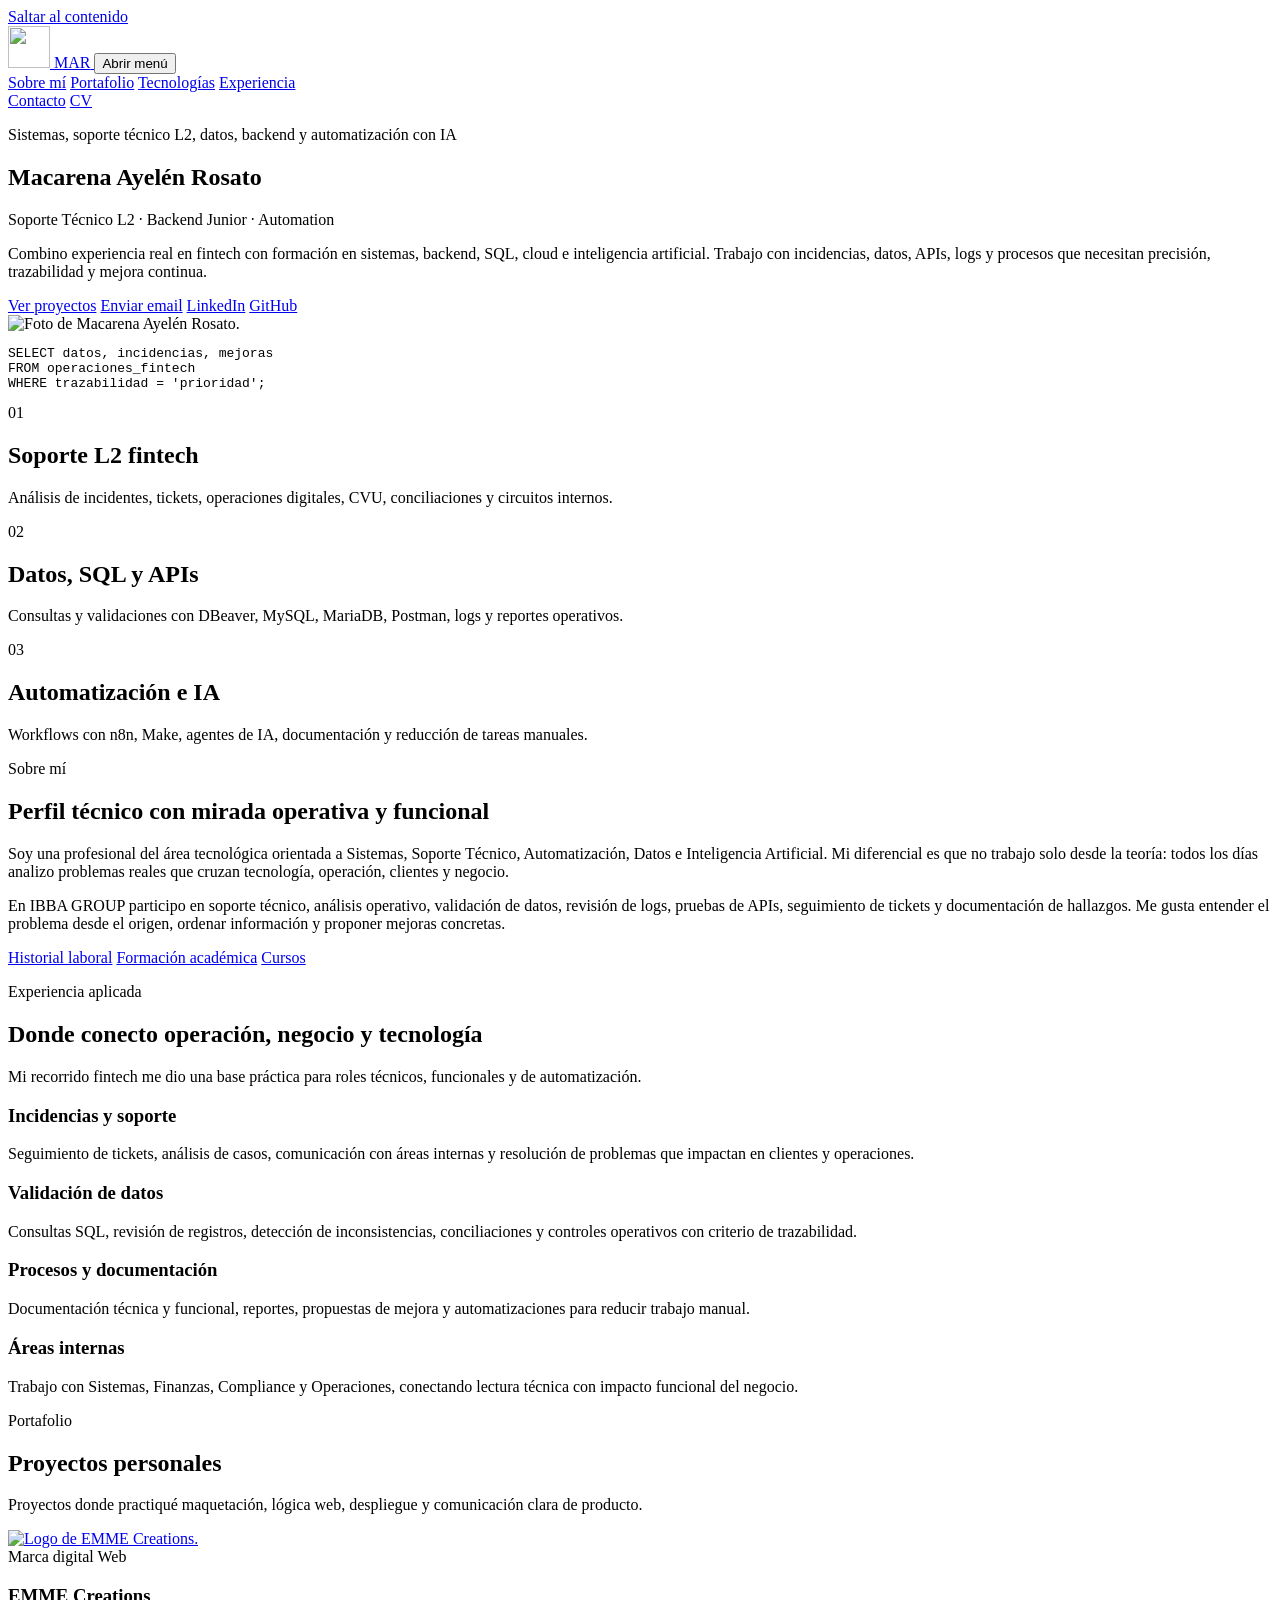
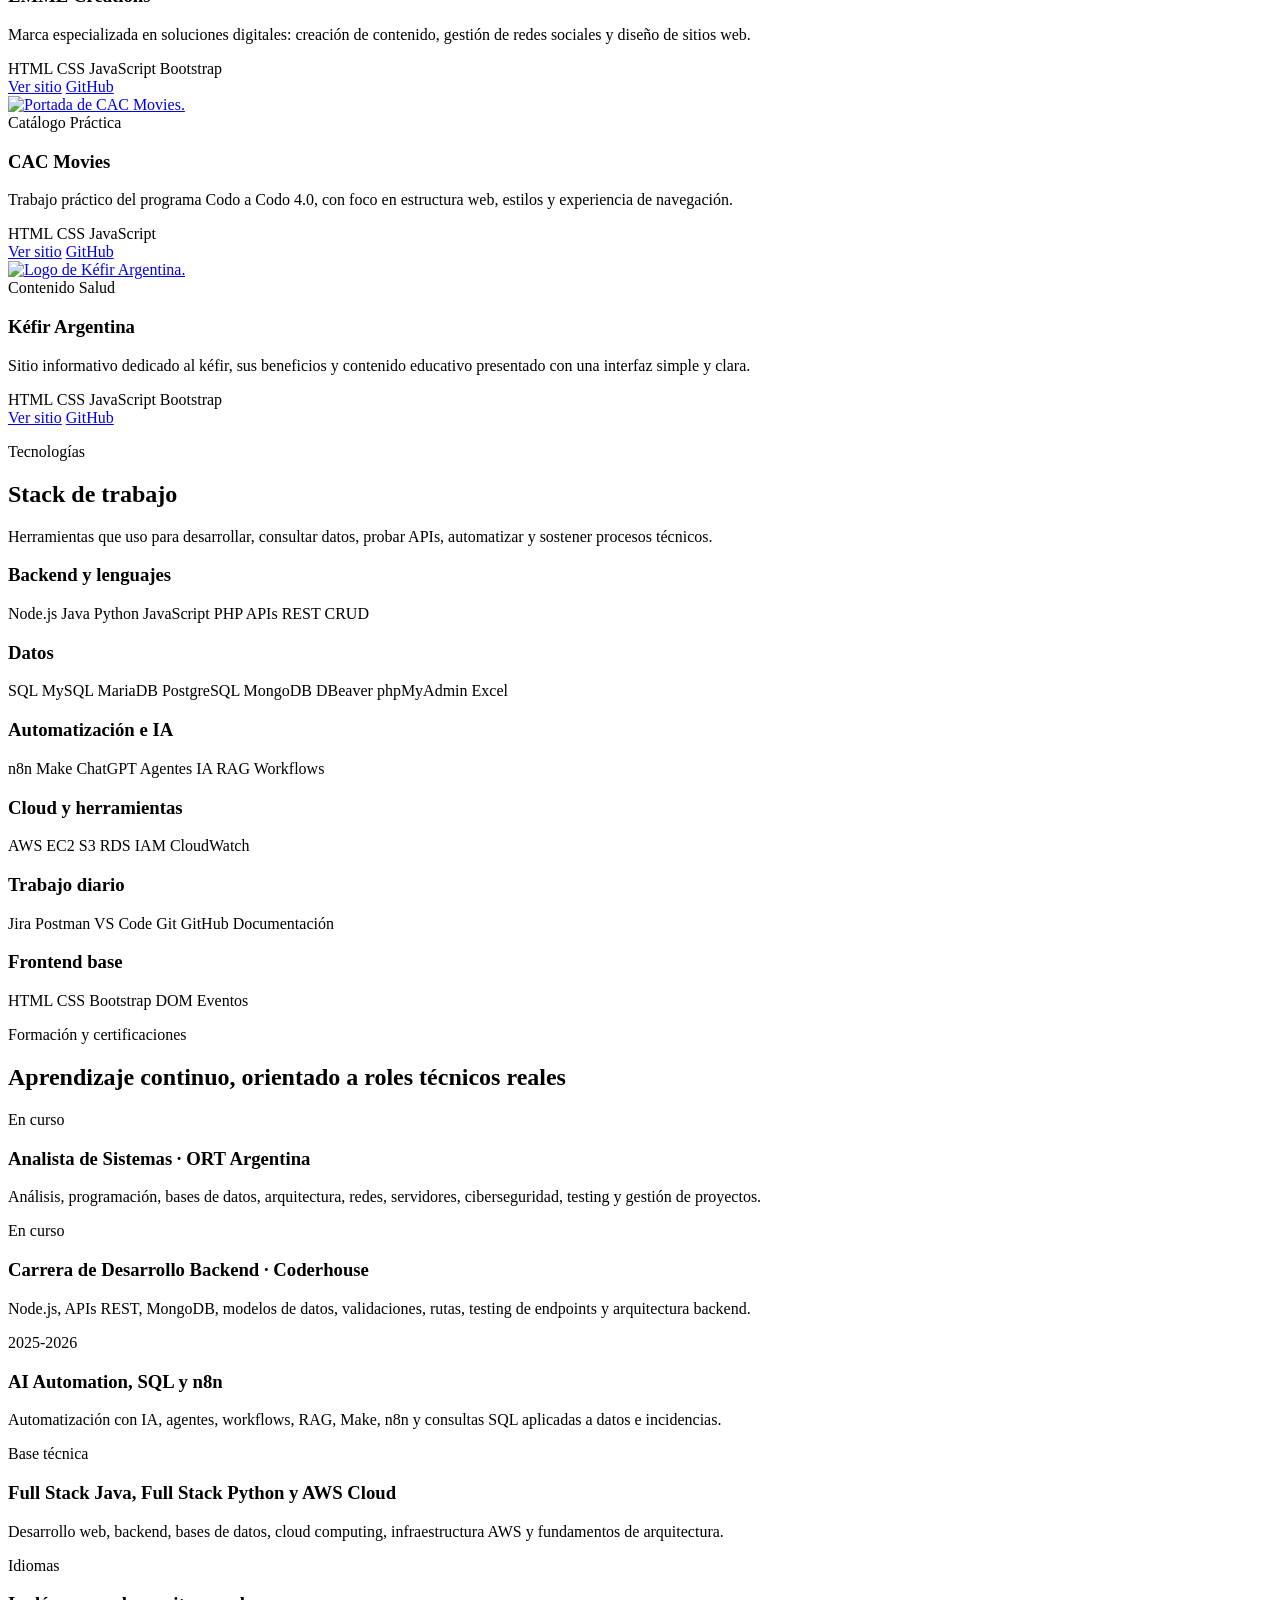
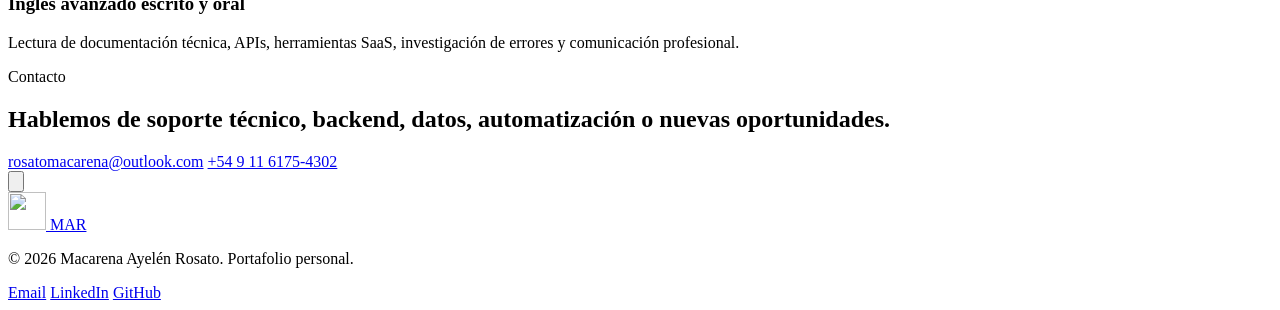
==== index.html @ 8f60cc73 "Agregar index.html" ====
<!DOCTYPE html>
<html lang="es">

<head>
    <meta charset="UTF-8">
    <meta name="viewport" content="width=device-width, initial-scale=1.0">
    <meta name="description"
        content="Portafolio de Macarena Ayelén Rosato, desarrolladora backend junior enfocada en bases de datos, APIs, soporte técnico fintech y automatización de procesos.">
    <meta name="keywords"
        content="Macarena Rosato, portfolio, backend, SQL, MySQL, MariaDB, JavaScript, Java, Go, PHP, Python, fintech">
    <meta name="author" content="Macarena Ayelén Rosato">
    <meta name="robots" content="index, follow">
    <link rel="canonical" href="https://marosato.github.io/portfolio/">

    <meta property="og:title" content="Macarena Ayelén Rosato | Backend Developer">
    <meta property="og:description"
        content="Backend junior con experiencia en soporte técnico fintech, bases de datos y automatización.">
    <meta property="og:image" content="https://marosato.github.io/portfolio/img/Logo%20-%20MAR.png">
    <meta property="og:url" content="https://marosato.github.io/portfolio/">
    <meta property="og:type" content="website">

    <meta name="twitter:card" content="summary_large_image">
    <meta name="twitter:title" content="Macarena Ayelén Rosato | Backend Developer">
    <meta name="twitter:description"
        content="Portafolio profesional actualizado con proyectos, tecnologías y experiencia en backend y datos.">
    <meta name="twitter:image" content="https://marosato.github.io/portfolio/img/Logo%20-%20MAR.png">

    <title>Macarena Ayelén Rosato | Backend Developer</title>
    <link rel="icon" type="image/png" href="img/Logo - MAR.png">
    <link rel="shortcut icon" href="img/Logo - MAR.png">
    <link rel="preconnect" href="https://fonts.googleapis.com">
    <link rel="preconnect" href="https://fonts.gstatic.com" crossorigin>
    <link
        href="https://fonts.googleapis.com/css2?family=Inter:wght@400;500;600;700;800&family=Space+Grotesk:wght@500;600;700&display=swap"
        rel="stylesheet">
    <link rel="stylesheet" href="main.css">
    <script src="script.js" defer></script>
</head>

<body>
    <a class="skip-link" href="#main">Saltar al contenido</a>

    <header class="site-header">
        <nav class="nav-shell" aria-label="Navegación principal">
            <a class="brand" href="#home" aria-label="Ir al inicio">
                <img src="img/Logo - MAR.png" alt="" width="42" height="42">
                <span>MAR</span>
            </a>
            <button class="nav-toggle" type="button" aria-controls="site-menu" aria-expanded="false">
                <span></span>
                <span></span>
                <span></span>
                <span class="visually-hidden">Abrir menú</span>
            </button>
            <div class="nav-menu" id="site-menu">
                <a href="#about">Sobre mí</a>
                <a href="#portfolio">Portafolio</a>
                <a href="#tech-stack">Tecnologías</a>
                <a href="work.html">Experiencia</a>
            </div>
            <div class="nav-actions">
                <a class="button button-ghost" href="mailto:rosatomacarena@outlook.com">Contacto</a>
                <a class="button button-primary"
                    href="https://drive.google.com/file/d/1A3yVU2yDyM6tjkgTHgRsZtIwBFrBOza9/view?usp=sharing"
                    target="_blank" rel="noopener noreferrer">CV</a>
            </div>
        </nav>
    </header>

    <main id="main">
        <section class="hero section" id="home">
            <div class="hero-copy">
                <p class="availability">Sistemas, soporte técnico L2, datos, backend y automatización con IA</p>
                <h1>Macarena Ayelén Rosato</h1>
                <p class="hero-role">Soporte Técnico L2 · Backend Junior · Automation</p>
                <p class="hero-text">
                    Combino experiencia real en fintech con formación en sistemas, backend, SQL, cloud e inteligencia
                    artificial. Trabajo con incidencias, datos, APIs, logs y procesos que necesitan precisión,
                    trazabilidad y mejora continua.
                </p>
                <div class="hero-actions" aria-label="Acciones principales">
                    <a class="button button-primary" href="#portfolio">Ver proyectos</a>
                    <a class="button button-ghost" href="mailto:rosatomacarena@outlook.com">Enviar email</a>
                    <a class="button button-link" href="https://www.linkedin.com/in/macarena-ayelen-rosato/"
                        target="_blank" rel="noopener noreferrer">LinkedIn</a>
                    <a class="button button-link" href="https://github.com/marosato" target="_blank"
                        rel="noopener noreferrer">GitHub</a>
                </div>
            </div>
            <div class="hero-visual" aria-label="Perfil profesional">
                <div class="profile-card">
                    <img src="img/Foto de Perfil - Portafolio.png" alt="Foto de Macarena Ayelén Rosato." width="600"
                        height="500">
                </div>
                <div class="terminal-card" aria-hidden="true">
                    <div class="terminal-top">
                        <span></span>
                        <span></span>
                        <span></span>
                    </div>
                    <pre><code>SELECT datos, incidencias, mejoras
FROM operaciones_fintech
WHERE trazabilidad = 'prioridad';</code></pre>
                </div>
            </div>
        </section>

        <section class="signal-grid section compact" aria-label="Fortalezas profesionales">
            <article>
                <span>01</span>
                <h2>Soporte L2 fintech</h2>
                <p>Análisis de incidentes, tickets, operaciones digitales, CVU, conciliaciones y circuitos internos.</p>
            </article>
            <article>
                <span>02</span>
                <h2>Datos, SQL y APIs</h2>
                <p>Consultas y validaciones con DBeaver, MySQL, MariaDB, Postman, logs y reportes operativos.</p>
            </article>
            <article>
                <span>03</span>
                <h2>Automatización e IA</h2>
                <p>Workflows con n8n, Make, agentes de IA, documentación y reducción de tareas manuales.</p>
            </article>
        </section>

        <section class="section split-section" id="about">
            <div>
                <p class="section-kicker">Sobre mí</p>
                <h2>Perfil técnico con mirada operativa y funcional</h2>
            </div>
            <div class="about-copy">
                <p>
                    Soy una profesional del área tecnológica orientada a Sistemas, Soporte Técnico, Automatización,
                    Datos e Inteligencia Artificial. Mi diferencial es que no trabajo solo desde la teoría: todos los
                    días analizo problemas reales que cruzan tecnología, operación, clientes y negocio.
                </p>
                <p>
                    En IBBA GROUP participo en soporte técnico, análisis operativo, validación de datos, revisión de
                    logs, pruebas de APIs, seguimiento de tickets y documentación de hallazgos. Me gusta entender el
                    problema desde el origen, ordenar información y proponer mejoras concretas.
                </p>
                <div class="quick-links">
                    <a href="work.html">Historial laboral</a>
                    <a href="education.html">Formación académica</a>
                    <a href="courses.html">Cursos</a>
                </div>
            </div>
        </section>

        <section class="section experience-section">
            <div class="section-heading">
                <p class="section-kicker">Experiencia aplicada</p>
                <h2>Donde conecto operación, negocio y tecnología</h2>
                <p>Mi recorrido fintech me dio una base práctica para roles técnicos, funcionales y de automatización.</p>
            </div>
            <div class="experience-grid">
                <article>
                    <h3>Incidencias y soporte</h3>
                    <p>Seguimiento de tickets, análisis de casos, comunicación con áreas internas y resolución de
                        problemas que impactan en clientes y operaciones.</p>
                </article>
                <article>
                    <h3>Validación de datos</h3>
                    <p>Consultas SQL, revisión de registros, detección de inconsistencias, conciliaciones y controles
                        operativos con criterio de trazabilidad.</p>
                </article>
                <article>
                    <h3>Procesos y documentación</h3>
                    <p>Documentación técnica y funcional, reportes, propuestas de mejora y automatizaciones para reducir
                        trabajo manual.</p>
                </article>
                <article>
                    <h3>Áreas internas</h3>
                    <p>Trabajo con Sistemas, Finanzas, Compliance y Operaciones, conectando lectura técnica con impacto
                        funcional del negocio.</p>
                </article>
            </div>
        </section>

        <section class="section" id="portfolio">
            <div class="section-heading">
                <p class="section-kicker">Portafolio</p>
                <h2>Proyectos personales</h2>
                <p>Proyectos donde practiqué maquetación, lógica web, despliegue y comunicación clara de producto.</p>
            </div>
            <div class="project-grid">
                <article class="project-card project-featured">
                    <a class="project-media" href="https://emmecreations.netlify.app/" target="_blank"
                        rel="noopener noreferrer">
                        <img src="logos proyects/Logo - EMME Creations.png" alt="Logo de EMME Creations." width="520"
                            height="360">
                    </a>
                    <div class="project-content">
                        <div class="project-topline">
                            <span>Marca digital</span>
                            <span>Web</span>
                        </div>
                        <h3>EMME Creations</h3>
                        <p>Marca especializada en soluciones digitales: creación de contenido, gestión de redes sociales
                            y diseño de sitios web.</p>
                        <div class="tag-row" aria-label="Tecnologías de EMME Creations">
                            <span>HTML</span>
                            <span>CSS</span>
                            <span>JavaScript</span>
                            <span>Bootstrap</span>
                        </div>
                        <div class="card-actions">
                            <a href="https://emmecreations.netlify.app/" target="_blank" rel="noopener noreferrer">Ver
                                sitio</a>
                            <a href="https://github.com/marosato/EMME-Creations" target="_blank"
                                rel="noopener noreferrer">GitHub</a>
                        </div>
                    </div>
                </article>

                <article class="project-card">
                    <a class="project-media" href="https://marosato.github.io/CAC-Movies/" target="_blank"
                        rel="noopener noreferrer">
                        <img src="logos proyects/Portada - CAC Movies.jpeg" alt="Portada de CAC Movies." width="520"
                            height="360">
                    </a>
                    <div class="project-content">
                        <div class="project-topline">
                            <span>Catálogo</span>
                            <span>Práctica</span>
                        </div>
                        <h3>CAC Movies</h3>
                        <p>Trabajo práctico del programa Codo a Codo 4.0, con foco en estructura web, estilos y
                            experiencia de navegación.</p>
                        <div class="tag-row">
                            <span>HTML</span>
                            <span>CSS</span>
                            <span>JavaScript</span>
                        </div>
                        <div class="card-actions">
                            <a href="https://marosato.github.io/CAC-Movies/" target="_blank"
                                rel="noopener noreferrer">Ver sitio</a>
                            <a href="https://github.com/marosato/CAC-Movies" target="_blank"
                                rel="noopener noreferrer">GitHub</a>
                        </div>
                    </div>
                </article>

                <article class="project-card">
                    <a class="project-media" href="https://kefir-argentina.vercel.app/" target="_blank"
                        rel="noopener noreferrer">
                        <img src="logos proyects/Logo - Kéfir Argentina (Watermark).png"
                            alt="Logo de Kéfir Argentina." width="520" height="360">
                    </a>
                    <div class="project-content">
                        <div class="project-topline">
                            <span>Contenido</span>
                            <span>Salud</span>
                        </div>
                        <h3>Kéfir Argentina</h3>
                        <p>Sitio informativo dedicado al kéfir, sus beneficios y contenido educativo presentado con una
                            interfaz simple y clara.</p>
                        <div class="tag-row">
                            <span>HTML</span>
                            <span>CSS</span>
                            <span>JavaScript</span>
                            <span>Bootstrap</span>
                        </div>
                        <div class="card-actions">
                            <a href="https://kefir-argentina.vercel.app/" target="_blank" rel="noopener noreferrer">Ver
                                sitio</a>
                            <a href="https://github.com/marosato/KEFIR-ARGENTINA" target="_blank"
                                rel="noopener noreferrer">GitHub</a>
                        </div>
                    </div>
                </article>
            </div>
        </section>

        <section class="section tech-section" id="tech-stack">
            <div class="section-heading">
                <p class="section-kicker">Tecnologías</p>
                <h2>Stack de trabajo</h2>
                <p>Herramientas que uso para desarrollar, consultar datos, probar APIs, automatizar y sostener procesos
                    técnicos.</p>
            </div>
            <div class="tech-groups">
                <article>
                    <h3>Backend y lenguajes</h3>
                    <div class="tag-row large">
                        <span>Node.js</span>
                        <span>Java</span>
                        <span>Python</span>
                        <span>JavaScript</span>
                        <span>PHP</span>
                        <span>APIs REST</span>
                        <span>CRUD</span>
                    </div>
                </article>
                <article>
                    <h3>Datos</h3>
                    <div class="tag-row large">
                        <span>SQL</span>
                        <span>MySQL</span>
                        <span>MariaDB</span>
                        <span>PostgreSQL</span>
                        <span>MongoDB</span>
                        <span>DBeaver</span>
                        <span>phpMyAdmin</span>
                        <span>Excel</span>
                    </div>
                </article>
                <article>
                    <h3>Automatización e IA</h3>
                    <div class="tag-row large">
                        <span>n8n</span>
                        <span>Make</span>
                        <span>ChatGPT</span>
                        <span>Agentes IA</span>
                        <span>RAG</span>
                        <span>Workflows</span>
                    </div>
                </article>
                <article>
                    <h3>Cloud y herramientas</h3>
                    <div class="tag-row large">
                        <span>AWS</span>
                        <span>EC2</span>
                        <span>S3</span>
                        <span>RDS</span>
                        <span>IAM</span>
                        <span>CloudWatch</span>
                    </div>
                </article>
                <article>
                    <h3>Trabajo diario</h3>
                    <div class="tag-row large">
                        <span>Jira</span>
                        <span>Postman</span>
                        <span>VS Code</span>
                        <span>Git</span>
                        <span>GitHub</span>
                        <span>Documentación</span>
                    </div>
                </article>
                <article>
                    <h3>Frontend base</h3>
                    <div class="tag-row large">
                        <span>HTML</span>
                        <span>CSS</span>
                        <span>Bootstrap</span>
                        <span>DOM</span>
                        <span>Eventos</span>
                    </div>
                </article>
            </div>
        </section>

        <section class="section credentials-section">
            <div class="section-heading">
                <p class="section-kicker">Formación y certificaciones</p>
                <h2>Aprendizaje continuo, orientado a roles técnicos reales</h2>
            </div>
            <div class="credential-list">
                <article>
                    <span>En curso</span>
                    <h3>Analista de Sistemas · ORT Argentina</h3>
                    <p>Análisis, programación, bases de datos, arquitectura, redes, servidores, ciberseguridad, testing
                        y gestión de proyectos.</p>
                </article>
                <article>
                    <span>En curso</span>
                    <h3>Carrera de Desarrollo Backend · Coderhouse</h3>
                    <p>Node.js, APIs REST, MongoDB, modelos de datos, validaciones, rutas, testing de endpoints y
                        arquitectura backend.</p>
                </article>
                <article>
                    <span>2025-2026</span>
                    <h3>AI Automation, SQL y n8n</h3>
                    <p>Automatización con IA, agentes, workflows, RAG, Make, n8n y consultas SQL aplicadas a datos e
                        incidencias.</p>
                </article>
                <article>
                    <span>Base técnica</span>
                    <h3>Full Stack Java, Full Stack Python y AWS Cloud</h3>
                    <p>Desarrollo web, backend, bases de datos, cloud computing, infraestructura AWS y fundamentos de
                        arquitectura.</p>
                </article>
                <article>
                    <span>Idiomas</span>
                    <h3>Inglés avanzado escrito y oral</h3>
                    <p>Lectura de documentación técnica, APIs, herramientas SaaS, investigación de errores y
                        comunicación profesional.</p>
                </article>
            </div>
        </section>

        <section class="section contact-section">
            <div>
                <p class="section-kicker">Contacto</p>
                <h2>Hablemos de soporte técnico, backend, datos, automatización o nuevas oportunidades.</h2>
            </div>
            <div class="contact-actions">
                <a class="button button-primary" href="mailto:rosatomacarena@outlook.com">rosatomacarena@outlook.com</a>
                <a class="button button-ghost" href="tel:+5491161754302">+54 9 11 6175-4302</a>
            </div>
        </section>
    </main>

    <section id="chatbot-container" aria-label="Chatbot personal">
        <button id="chatbot-toggle" class="chatbot-toggle" type="button" aria-controls="chatbot-box"
            aria-expanded="false" aria-label="Abrir chatbot">
            <svg aria-hidden="true" viewBox="0 0 24 24">
                <path d="M20 11.5a7.5 7.5 0 0 1-10.9 6.7L4 20l1.8-4.6A7.5 7.5 0 1 1 20 11.5Z" />
                <path d="M8.5 11.5h.01M12 11.5h.01M15.5 11.5h.01" />
            </svg>
        </button>
        <div id="chatbot-box" class="chatbot-box" hidden>
            <div class="chatbot-header">
                <strong>Chatbot personal</strong>
                <button type="button" id="chatbot-close" aria-label="Cerrar chatbot">×</button>
            </div>
            <div class="chatbot-messages" id="chatbot-messages" aria-live="polite"></div>
            <form id="chatbot-form" class="chatbot-form" autocomplete="off">
                <input type="text" id="chatbot-input" placeholder="Escribe tu pregunta..." aria-label="Pregunta">
                <button type="submit">Enviar</button>
            </form>
        </div>
    </section>

    <footer class="site-footer">
        <a class="brand" href="#home">
            <img src="img/Logo - MAR.png" alt="" width="38" height="38">
            <span>MAR</span>
        </a>
        <p>© 2026 Macarena Ayelén Rosato. Portafolio personal.</p>
        <div class="footer-links">
            <a href="mailto:rosatomacarena@outlook.com">Email</a>
            <a href="https://www.linkedin.com/in/macarena-ayelen-rosato/" target="_blank"
                rel="noopener noreferrer">LinkedIn</a>
            <a href="https://github.com/marosato" target="_blank" rel="noopener noreferrer">GitHub</a>
        </div>
    </footer>
</body>

</html>
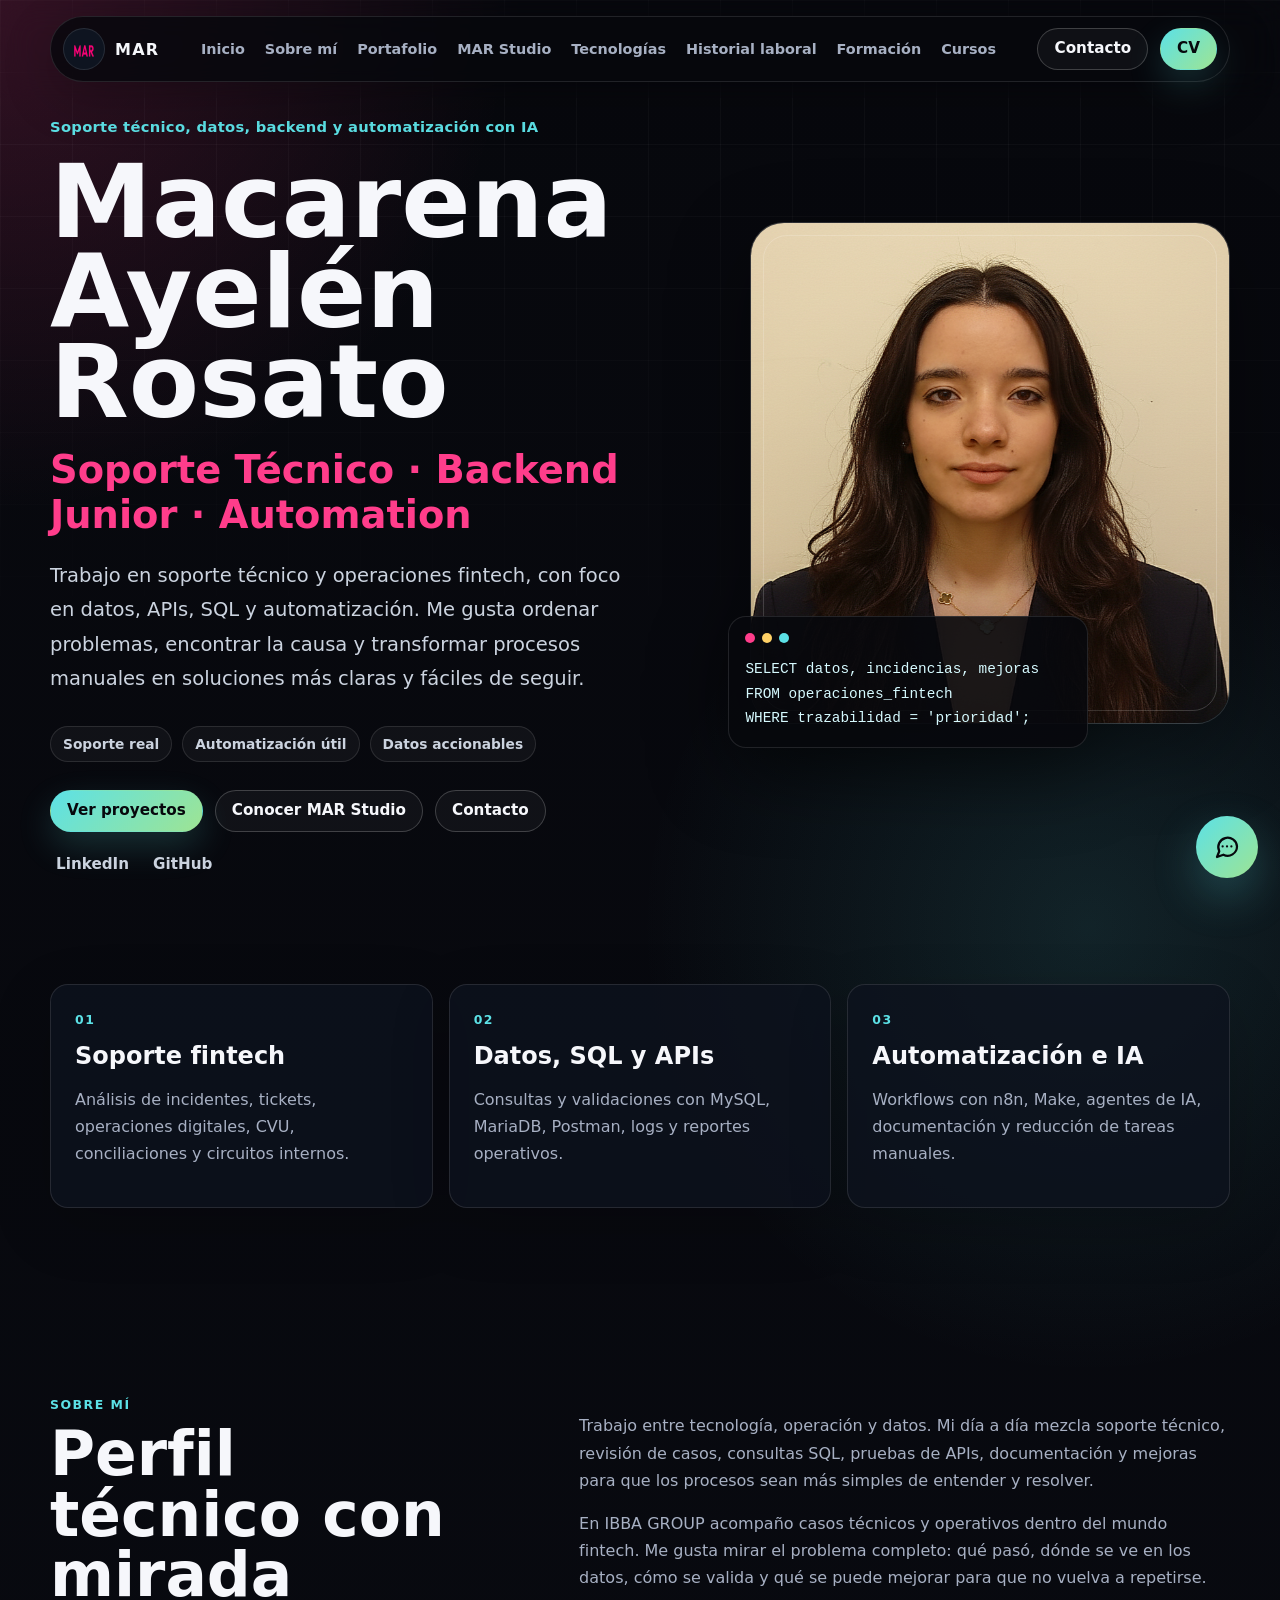
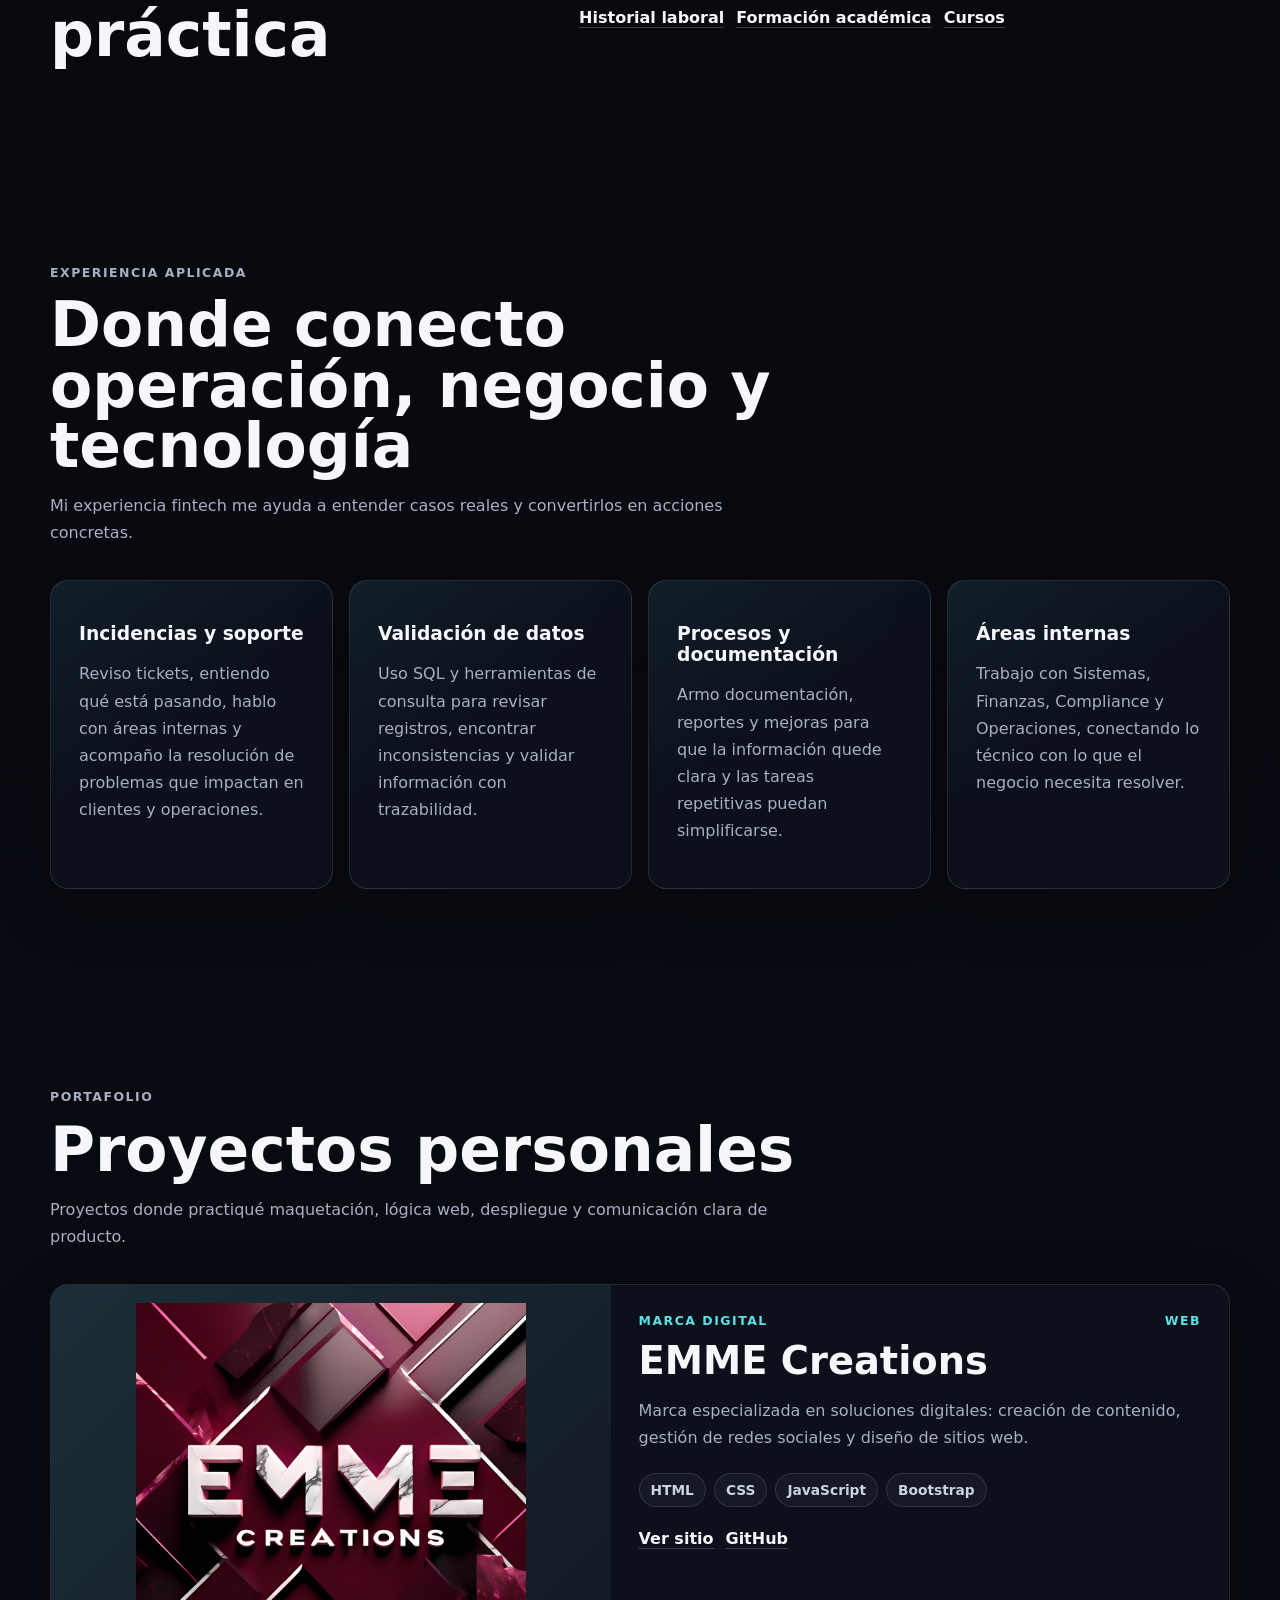
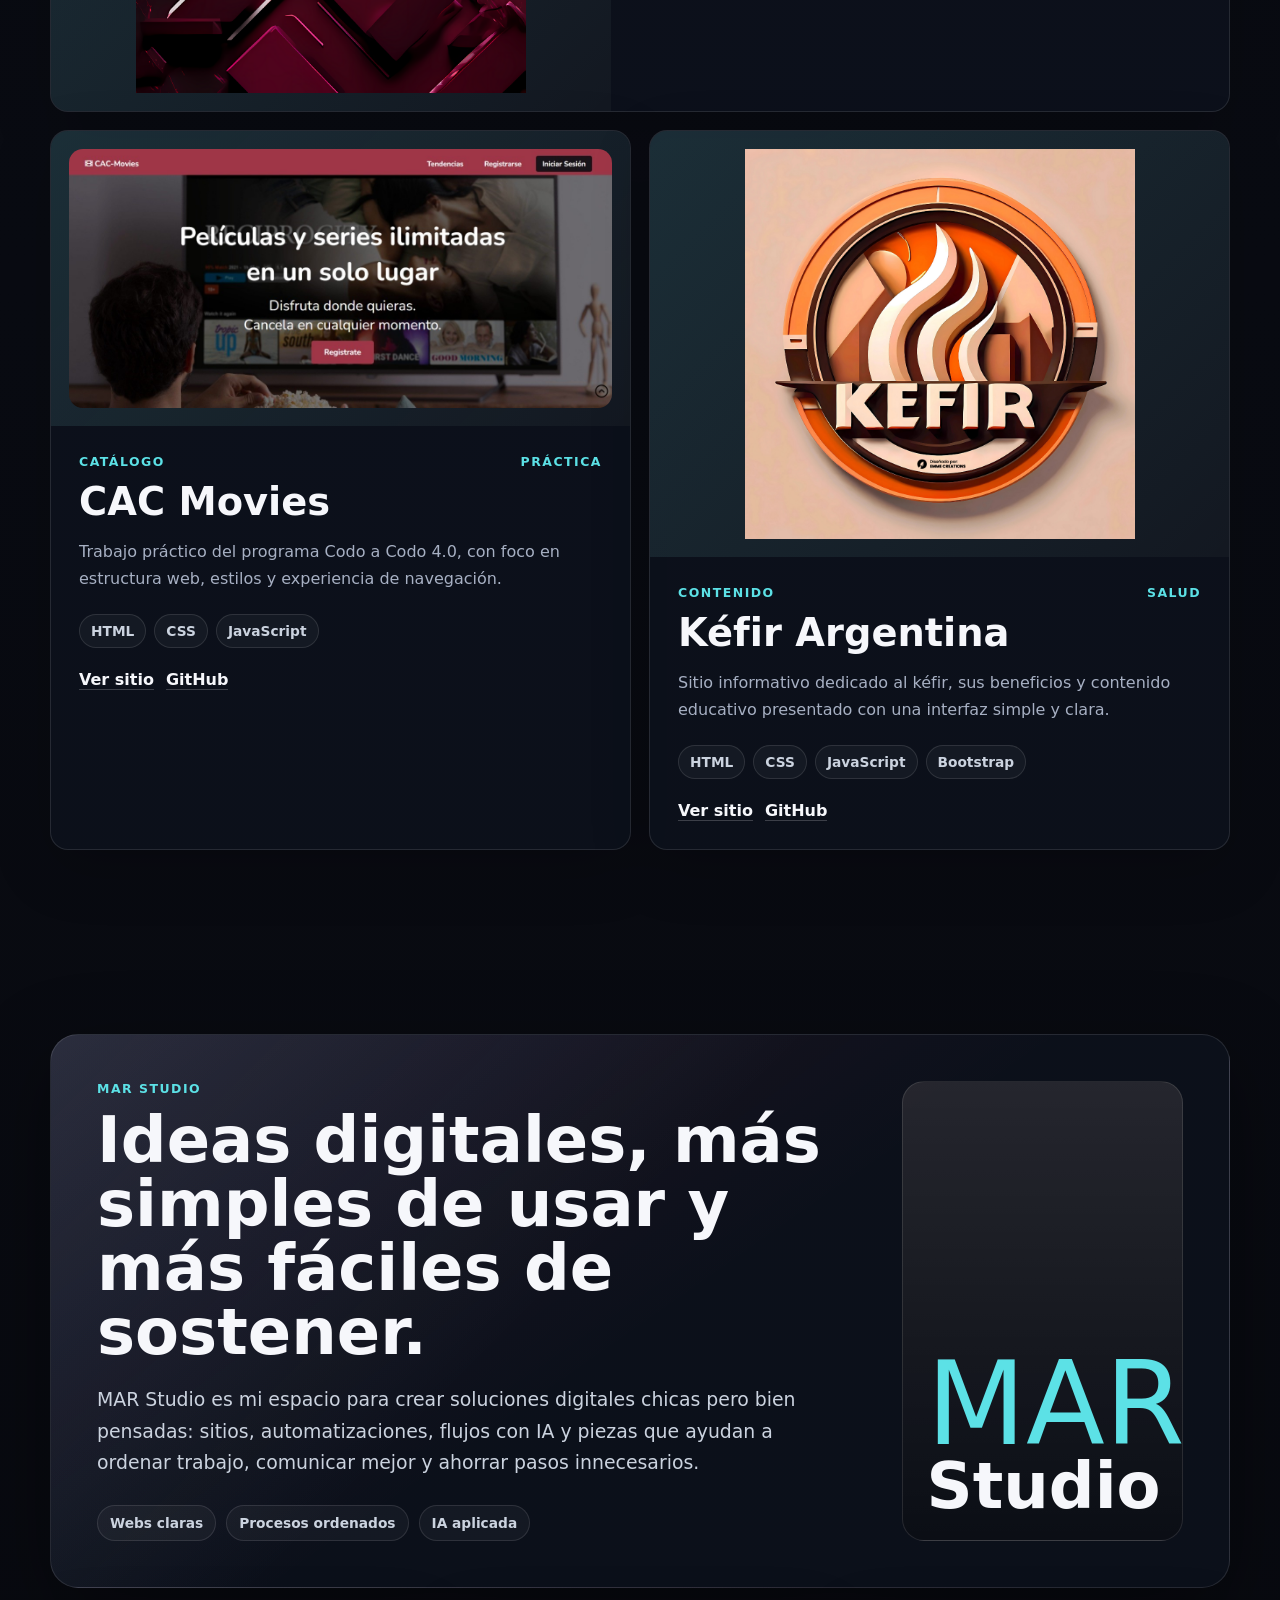
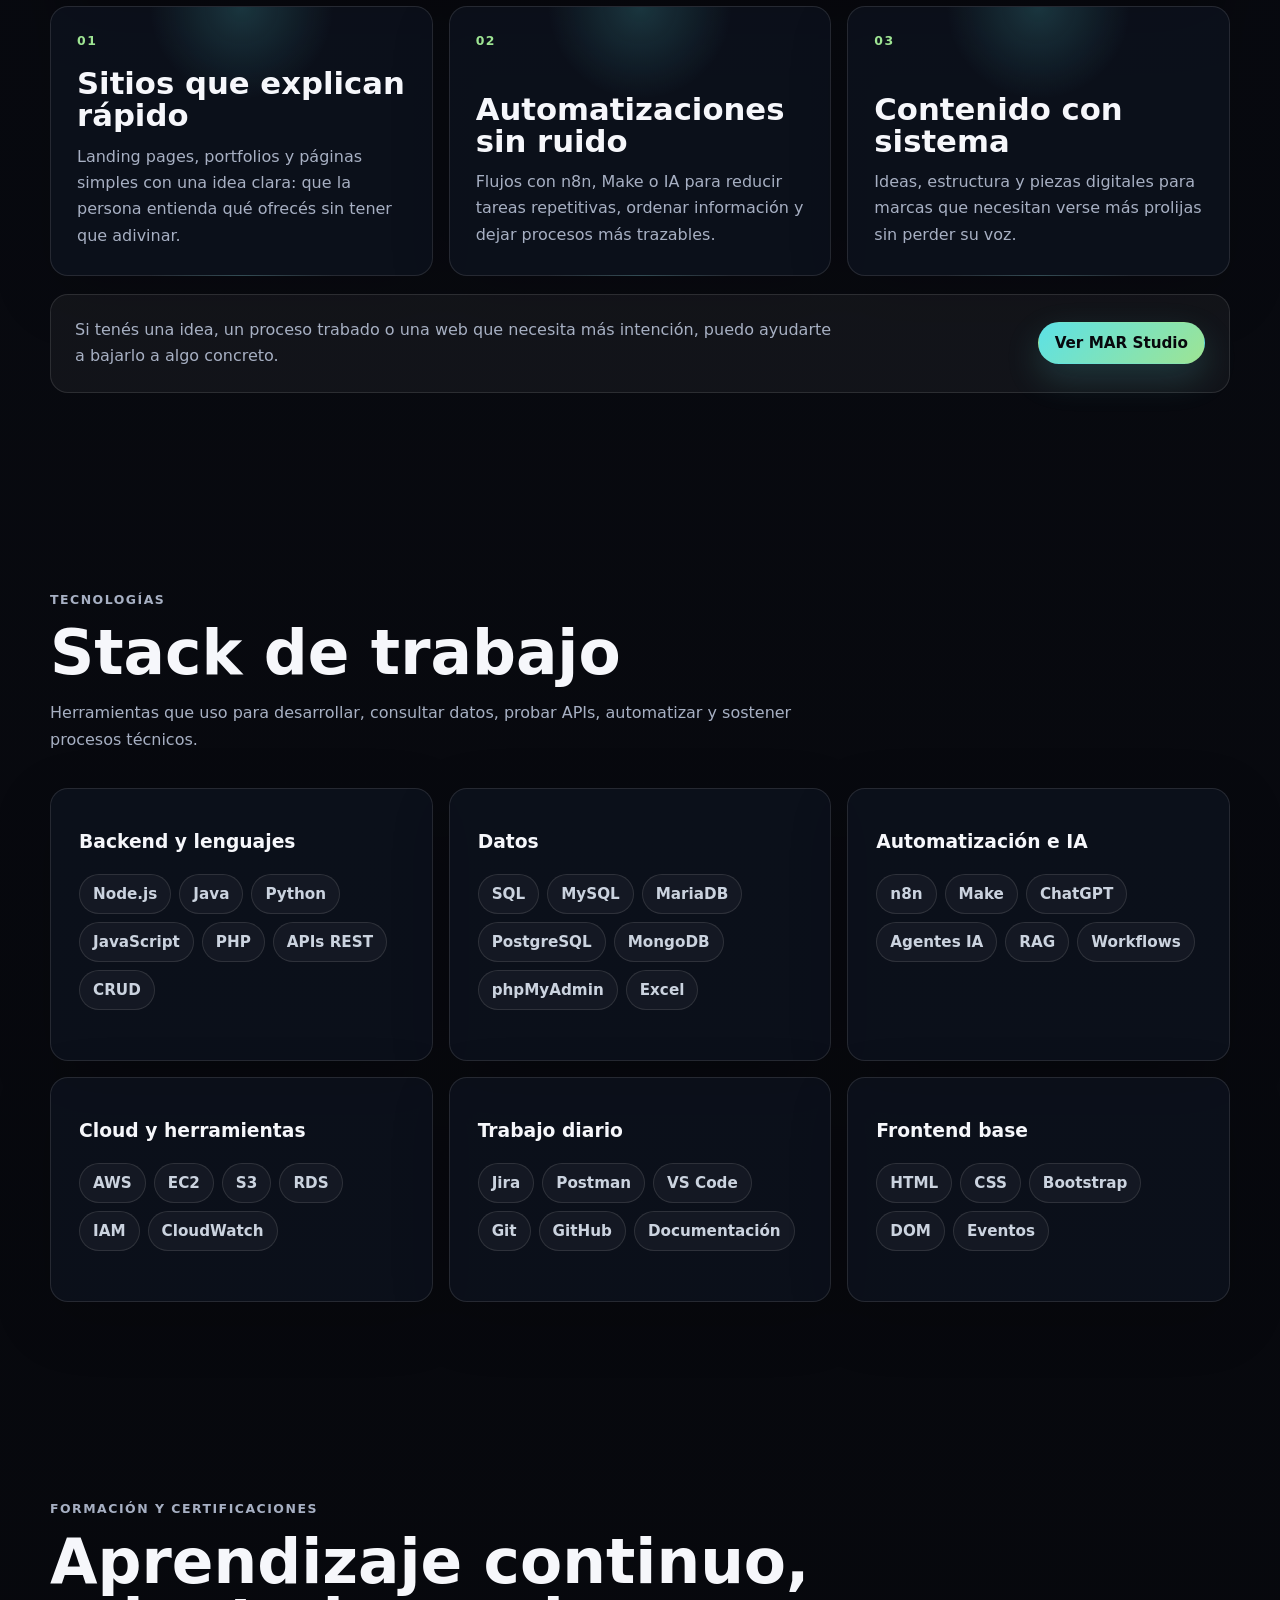
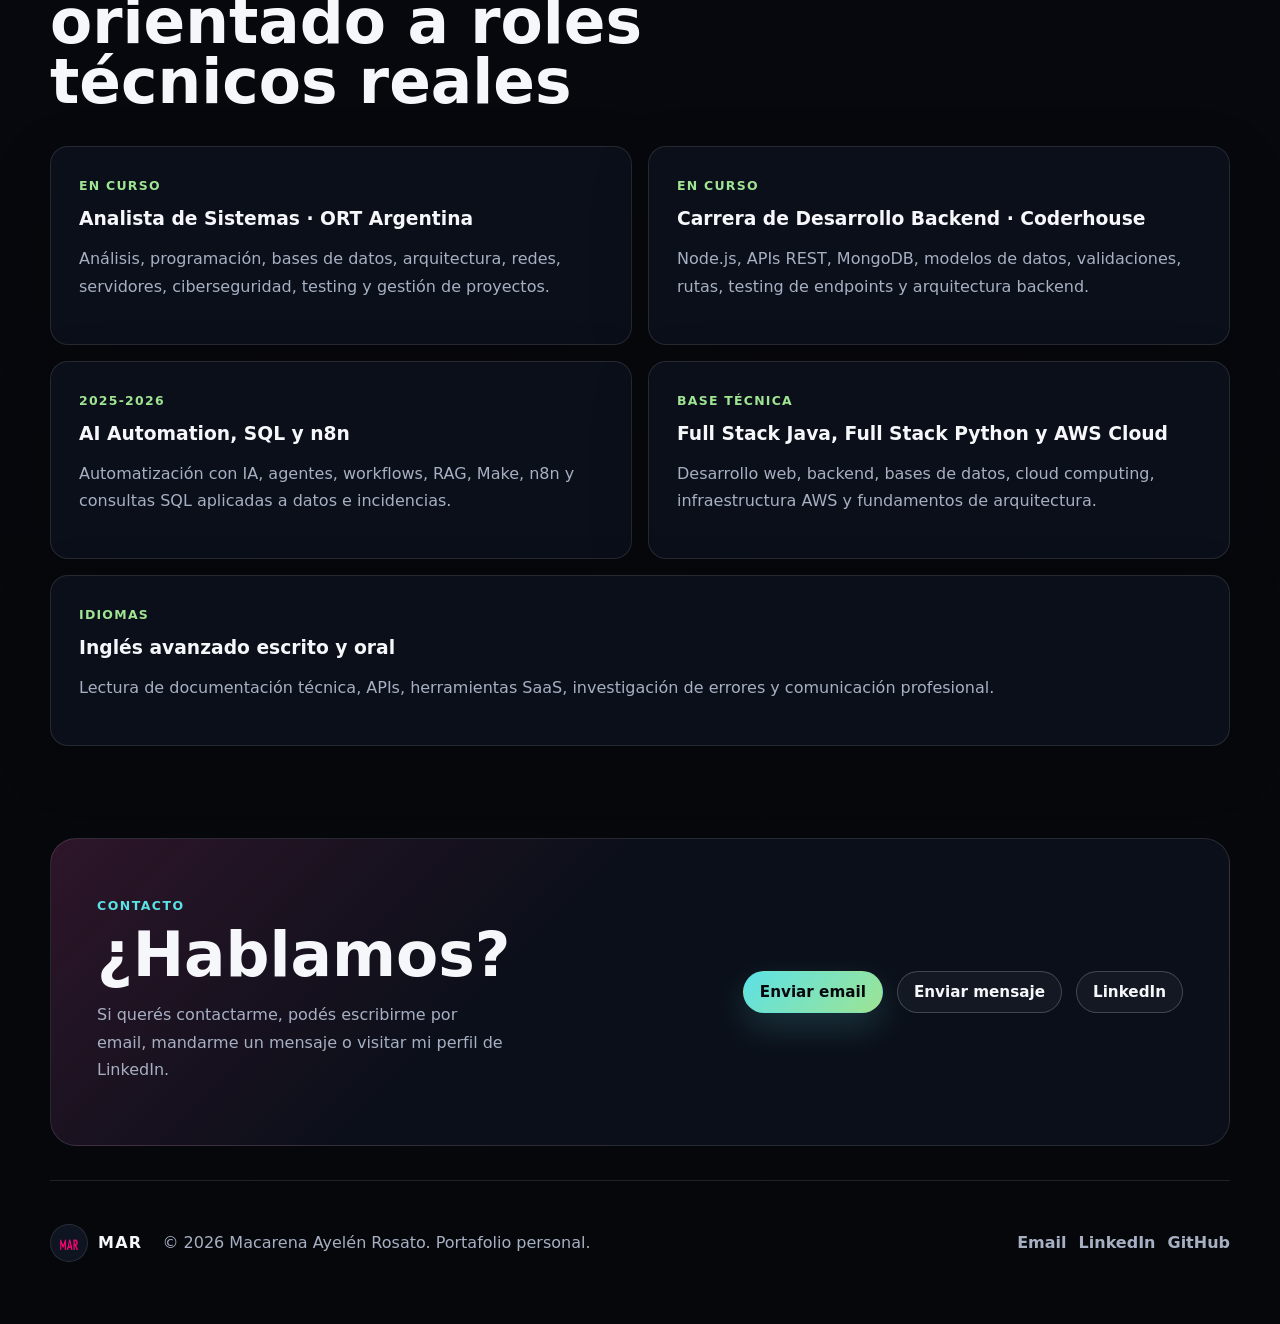
==== commit 1a5ec2f9: "Improve portfolio presentation and course sections" ====
--- a/index.html
+++ b/index.html
@@ -53,13 +53,17 @@
                 <span class="visually-hidden">Abrir menú</span>
             </button>
             <div class="nav-menu" id="site-menu">
+                <a href="#home">Inicio</a>
                 <a href="#about">Sobre mí</a>
                 <a href="#portfolio">Portafolio</a>
+                <a href="#mar-studio">MAR Studio</a>
                 <a href="#tech-stack">Tecnologías</a>
-                <a href="work.html">Experiencia</a>
+                <a href="work.html">Historial laboral</a>
+                <a href="education.html">Formación</a>
+                <a href="courses.html">Cursos</a>
             </div>
             <div class="nav-actions">
-                <a class="button button-ghost" href="mailto:rosatomacarena@outlook.com">Contacto</a>
+                <a class="button button-ghost" href="#contact">Contacto</a>
                 <a class="button button-primary"
                     href="https://drive.google.com/file/d/1A3yVU2yDyM6tjkgTHgRsZtIwBFrBOza9/view?usp=sharing"
                     target="_blank" rel="noopener noreferrer">CV</a>
@@ -70,17 +74,23 @@
     <main id="main">
         <section class="hero section" id="home">
             <div class="hero-copy">
-                <p class="availability">Sistemas, soporte técnico L2, datos, backend y automatización con IA</p>
+                <p class="availability">Soporte técnico, datos, backend y automatización con IA</p>
                 <h1>Macarena Ayelén Rosato</h1>
-                <p class="hero-role">Soporte Técnico L2 · Backend Junior · Automation</p>
+                <p class="hero-role">Soporte Técnico · Backend Junior · Automation</p>
                 <p class="hero-text">
-                    Combino experiencia real en fintech con formación en sistemas, backend, SQL, cloud e inteligencia
-                    artificial. Trabajo con incidencias, datos, APIs, logs y procesos que necesitan precisión,
-                    trazabilidad y mejora continua.
+                    Trabajo en soporte técnico y operaciones fintech, con foco en datos, APIs, SQL y automatización.
+                    Me gusta ordenar problemas, encontrar la causa y transformar procesos manuales en soluciones más
+                    claras y fáciles de seguir.
                 </p>
+                <div class="hero-proof" aria-label="Focos de trabajo">
+                    <span>Soporte real</span>
+                    <span>Automatización útil</span>
+                    <span>Datos accionables</span>
+                </div>
                 <div class="hero-actions" aria-label="Acciones principales">
                     <a class="button button-primary" href="#portfolio">Ver proyectos</a>
-                    <a class="button button-ghost" href="mailto:rosatomacarena@outlook.com">Enviar email</a>
+                    <a class="button button-ghost" href="#mar-studio">Conocer MAR Studio</a>
+                    <a class="button button-ghost" href="#contact">Contacto</a>
                     <a class="button button-link" href="https://www.linkedin.com/in/macarena-ayelen-rosato/"
                         target="_blank" rel="noopener noreferrer">LinkedIn</a>
                     <a class="button button-link" href="https://github.com/marosato" target="_blank"
@@ -108,13 +118,13 @@
         <section class="signal-grid section compact" aria-label="Fortalezas profesionales">
             <article>
                 <span>01</span>
-                <h2>Soporte L2 fintech</h2>
+                <h2>Soporte fintech</h2>
                 <p>Análisis de incidentes, tickets, operaciones digitales, CVU, conciliaciones y circuitos internos.</p>
             </article>
             <article>
                 <span>02</span>
                 <h2>Datos, SQL y APIs</h2>
-                <p>Consultas y validaciones con DBeaver, MySQL, MariaDB, Postman, logs y reportes operativos.</p>
+                <p>Consultas y validaciones con MySQL, MariaDB, Postman, logs y reportes operativos.</p>
             </article>
             <article>
                 <span>03</span>
@@ -126,18 +136,18 @@
         <section class="section split-section" id="about">
             <div>
                 <p class="section-kicker">Sobre mí</p>
-                <h2>Perfil técnico con mirada operativa y funcional</h2>
+                <h2>Perfil técnico con mirada práctica</h2>
             </div>
             <div class="about-copy">
                 <p>
-                    Soy una profesional del área tecnológica orientada a Sistemas, Soporte Técnico, Automatización,
-                    Datos e Inteligencia Artificial. Mi diferencial es que no trabajo solo desde la teoría: todos los
-                    días analizo problemas reales que cruzan tecnología, operación, clientes y negocio.
+                    Trabajo entre tecnología, operación y datos. Mi día a día mezcla soporte técnico, revisión de
+                    casos, consultas SQL, pruebas de APIs, documentación y mejoras para que los procesos sean más
+                    simples de entender y resolver.
                 </p>
                 <p>
-                    En IBBA GROUP participo en soporte técnico, análisis operativo, validación de datos, revisión de
-                    logs, pruebas de APIs, seguimiento de tickets y documentación de hallazgos. Me gusta entender el
-                    problema desde el origen, ordenar información y proponer mejoras concretas.
+                    En IBBA GROUP acompaño casos técnicos y operativos dentro del mundo fintech. Me gusta mirar el
+                    problema completo: qué pasó, dónde se ve en los datos, cómo se valida y qué se puede mejorar para
+                    que no vuelva a repetirse.
                 </p>
                 <div class="quick-links">
                     <a href="work.html">Historial laboral</a>
@@ -151,28 +161,28 @@
             <div class="section-heading">
                 <p class="section-kicker">Experiencia aplicada</p>
                 <h2>Donde conecto operación, negocio y tecnología</h2>
-                <p>Mi recorrido fintech me dio una base práctica para roles técnicos, funcionales y de automatización.</p>
+                <p>Mi experiencia fintech me ayuda a entender casos reales y convertirlos en acciones concretas.</p>
             </div>
             <div class="experience-grid">
                 <article>
                     <h3>Incidencias y soporte</h3>
-                    <p>Seguimiento de tickets, análisis de casos, comunicación con áreas internas y resolución de
+                    <p>Reviso tickets, entiendo qué está pasando, hablo con áreas internas y acompaño la resolución de
                         problemas que impactan en clientes y operaciones.</p>
                 </article>
                 <article>
                     <h3>Validación de datos</h3>
-                    <p>Consultas SQL, revisión de registros, detección de inconsistencias, conciliaciones y controles
-                        operativos con criterio de trazabilidad.</p>
+                    <p>Uso SQL y herramientas de consulta para revisar registros, encontrar inconsistencias y validar
+                        información con trazabilidad.</p>
                 </article>
                 <article>
                     <h3>Procesos y documentación</h3>
-                    <p>Documentación técnica y funcional, reportes, propuestas de mejora y automatizaciones para reducir
-                        trabajo manual.</p>
+                    <p>Armo documentación, reportes y mejoras para que la información quede clara y las tareas
+                        repetitivas puedan simplificarse.</p>
                 </article>
                 <article>
                     <h3>Áreas internas</h3>
-                    <p>Trabajo con Sistemas, Finanzas, Compliance y Operaciones, conectando lectura técnica con impacto
-                        funcional del negocio.</p>
+                    <p>Trabajo con Sistemas, Finanzas, Compliance y Operaciones, conectando lo técnico con lo que el
+                        negocio necesita resolver.</p>
                 </article>
             </div>
         </section>
@@ -272,6 +282,54 @@
             </div>
         </section>
 
+        <section class="section studio-section" id="mar-studio">
+            <div class="studio-hero">
+                <div>
+                    <p class="section-kicker">MAR Studio</p>
+                    <h2>Ideas digitales, más simples de usar y más fáciles de sostener.</h2>
+                    <p class="studio-copy">
+                        MAR Studio es mi espacio para crear soluciones digitales chicas pero bien pensadas: sitios,
+                        automatizaciones, flujos con IA y piezas que ayudan a ordenar trabajo, comunicar mejor y ahorrar
+                        pasos innecesarios.
+                    </p>
+                    <div class="hero-proof studio-proof" aria-label="Señales de MAR Studio">
+                        <span>Webs claras</span>
+                        <span>Procesos ordenados</span>
+                        <span>IA aplicada</span>
+                    </div>
+                </div>
+                <a class="studio-mark" href="https://marosato.github.io/MAR-Studio/" target="_blank"
+                    rel="noopener noreferrer" aria-label="Abrir MAR Studio">
+                    <span>MAR</span>
+                    <strong>Studio</strong>
+                </a>
+            </div>
+
+            <div class="studio-grid">
+                <article class="spotlight-card">
+                    <span>01</span>
+                    <h3>Sitios que explican rápido</h3>
+                    <p>Landing pages, portfolios y páginas simples con una idea clara: que la persona entienda qué ofrecés sin tener que adivinar.</p>
+                </article>
+                <article class="spotlight-card">
+                    <span>02</span>
+                    <h3>Automatizaciones sin ruido</h3>
+                    <p>Flujos con n8n, Make o IA para reducir tareas repetitivas, ordenar información y dejar procesos más trazables.</p>
+                </article>
+                <article class="spotlight-card">
+                    <span>03</span>
+                    <h3>Contenido con sistema</h3>
+                    <p>Ideas, estructura y piezas digitales para marcas que necesitan verse más prolijas sin perder su voz.</p>
+                </article>
+            </div>
+
+            <div class="studio-cta">
+                <p>Si tenés una idea, un proceso trabado o una web que necesita más intención, puedo ayudarte a bajarlo a algo concreto.</p>
+                <a class="button button-primary" href="https://marosato.github.io/MAR-Studio/" target="_blank"
+                    rel="noopener noreferrer">Ver MAR Studio</a>
+            </div>
+        </section>
+
         <section class="section tech-section" id="tech-stack">
             <div class="section-heading">
                 <p class="section-kicker">Tecnologías</p>
@@ -300,7 +358,6 @@
                         <span>MariaDB</span>
                         <span>PostgreSQL</span>
                         <span>MongoDB</span>
-                        <span>DBeaver</span>
                         <span>phpMyAdmin</span>
                         <span>Excel</span>
                     </div>
@@ -390,14 +447,20 @@
             </div>
         </section>
 
-        <section class="section contact-section">
+        <section class="section contact-section" id="contact">
             <div>
                 <p class="section-kicker">Contacto</p>
-                <h2>Hablemos de soporte técnico, backend, datos, automatización o nuevas oportunidades.</h2>
+                <h2>¿Hablamos?</h2>
+                <p>
+                    Si querés contactarme, podés escribirme por email, mandarme un mensaje o visitar mi perfil de LinkedIn.
+                </p>
             </div>
             <div class="contact-actions">
-                <a class="button button-primary" href="mailto:rosatomacarena@outlook.com">rosatomacarena@outlook.com</a>
-                <a class="button button-ghost" href="tel:+5491161754302">+54 9 11 6175-4302</a>
+                <a class="button button-primary" href="mailto:rosatomacarena@outlook.com"
+                    aria-label="Enviar email a Macarena">Enviar email</a>
+                <a class="button button-ghost" href="tel:+5491161754302" aria-label="Enviar mensaje a Macarena">Enviar mensaje</a>
+                <a class="button button-ghost" href="https://www.linkedin.com/in/macarena-ayelen-rosato/"
+                    target="_blank" rel="noopener noreferrer">LinkedIn</a>
             </div>
         </section>
     </main>
--- a/main.css
+++ b/main.css
@@ -0,0 +1,1379 @@
+:root {
+    --bg: #07080d;
+    --bg-soft: #0b0f18;
+    --surface: rgba(14, 19, 30, 0.78);
+    --surface-strong: #101724;
+    --text: #f6f7fb;
+    --muted: #a7b0c3;
+    --muted-strong: #cbd3df;
+    --line: rgba(255, 255, 255, 0.11);
+    --line-strong: rgba(255, 255, 255, 0.2);
+    --magenta: #ff3d8b;
+    --cyan: #5ce1e6;
+    --green: #9ee493;
+    --shadow: 0 24px 80px rgba(0, 0, 0, 0.36);
+    --radius: 8px;
+    --radius-lg: 18px;
+    --max: 1180px;
+    --font-body: "Inter", system-ui, -apple-system, BlinkMacSystemFont, "Segoe UI", sans-serif;
+    --font-display: "Space Grotesk", "Inter", system-ui, sans-serif;
+}
+
+* {
+    box-sizing: border-box;
+}
+
+html {
+    scroll-behavior: smooth;
+    overflow-x: hidden;
+    scroll-padding-top: 112px;
+}
+
+body {
+    margin: 0;
+    min-height: 100vh;
+    overflow-x: hidden;
+    color: var(--text);
+    font-family: var(--font-body);
+    background:
+        radial-gradient(circle at top left, rgba(255, 61, 139, 0.18), transparent 32rem),
+        radial-gradient(circle at 85% 12%, rgba(92, 225, 230, 0.12), transparent 28rem),
+        linear-gradient(180deg, #07080d 0%, #090b12 45%, #06070b 100%);
+}
+
+body::before {
+    content: "";
+    position: fixed;
+    inset: 0;
+    z-index: -1;
+    pointer-events: none;
+    background-image:
+        linear-gradient(rgba(255, 255, 255, 0.04) 1px, transparent 1px),
+        linear-gradient(90deg, rgba(255, 255, 255, 0.04) 1px, transparent 1px);
+    background-size: 72px 72px;
+    mask-image: linear-gradient(to bottom, black, transparent 78%);
+}
+
+a {
+    color: inherit;
+    text-decoration: none;
+}
+
+img {
+    display: block;
+    max-width: 100%;
+}
+
+button,
+input {
+    font: inherit;
+}
+
+.visually-hidden,
+.skip-link {
+    position: absolute;
+    width: 1px;
+    height: 1px;
+    padding: 0;
+    margin: -1px;
+    overflow: hidden;
+    clip: rect(0, 0, 0, 0);
+    white-space: nowrap;
+    border: 0;
+}
+
+.skip-link:focus {
+    z-index: 1000;
+    top: 16px;
+    left: 16px;
+    width: auto;
+    height: auto;
+    padding: 10px 14px;
+    margin: 0;
+    clip: auto;
+    color: var(--bg);
+    background: var(--cyan);
+    border-radius: var(--radius);
+}
+
+.site-header {
+    position: fixed;
+    top: 0;
+    left: 0;
+    right: 0;
+    z-index: 100;
+    padding: 16px;
+    backdrop-filter: blur(18px);
+}
+
+.nav-shell {
+    width: min(var(--max), calc(100vw - 32px));
+    margin: 0 auto;
+    display: grid;
+    grid-template-columns: auto 1fr auto;
+    align-items: center;
+    gap: 22px;
+    min-height: 66px;
+    padding: 10px 12px;
+    border: 1px solid var(--line);
+    border-radius: 999px;
+    background: rgba(7, 8, 13, 0.82);
+    box-shadow: 0 16px 50px rgba(0, 0, 0, 0.22);
+}
+
+.brand {
+    display: inline-flex;
+    align-items: center;
+    gap: 10px;
+    font-family: var(--font-display);
+    font-weight: 700;
+    letter-spacing: 0.08em;
+}
+
+.brand img {
+    border-radius: 50%;
+    background: #0e1420;
+    border: 1px solid var(--line);
+}
+
+.nav-menu,
+.nav-actions,
+.hero-actions,
+.card-actions,
+.quick-links,
+.contact-actions,
+.footer-links {
+    display: flex;
+    align-items: center;
+    gap: 12px;
+    flex-wrap: wrap;
+}
+
+.nav-menu {
+    justify-content: center;
+    gap: 8px;
+}
+
+.nav-menu a {
+    color: var(--muted);
+    font-size: 0.9rem;
+    font-weight: 600;
+    padding: 10px 6px;
+}
+
+.nav-menu a:hover,
+.nav-menu a[aria-current="page"],
+.footer-links a:hover,
+.button-link:hover,
+.quick-links a:hover,
+.card-actions a:hover {
+    color: var(--cyan);
+}
+
+.nav-toggle {
+    display: none;
+    width: 44px;
+    height: 44px;
+    border: 1px solid var(--line);
+    border-radius: 50%;
+    color: var(--text);
+    background: transparent;
+}
+
+.nav-toggle span:not(.visually-hidden) {
+    display: block;
+    width: 18px;
+    height: 2px;
+    margin: 4px auto;
+    background: currentColor;
+    border-radius: 999px;
+}
+
+.button {
+    display: inline-flex;
+    align-items: center;
+    justify-content: center;
+    min-height: 42px;
+    padding: 0 16px;
+    border-radius: 999px;
+    border: 1px solid transparent;
+    font-size: 0.95rem;
+    font-weight: 700;
+    line-height: 1;
+    transition: transform 180ms ease, border-color 180ms ease, background 180ms ease, color 180ms ease;
+}
+
+.button:hover {
+    transform: translateY(-2px);
+}
+
+.button-primary {
+    color: #07080d;
+    background: linear-gradient(135deg, var(--cyan), var(--green));
+    box-shadow: 0 14px 35px rgba(92, 225, 230, 0.18);
+}
+
+.button-ghost {
+    color: var(--text);
+    background: rgba(255, 255, 255, 0.04);
+    border-color: var(--line-strong);
+}
+
+.button-link {
+    padding-inline: 6px;
+    color: var(--muted-strong);
+    border: 0;
+}
+
+.section {
+    width: min(var(--max), calc(100vw - 32px));
+    margin: 0 auto;
+    padding: 92px 0;
+}
+
+.compact {
+    padding-block: 24px 84px;
+}
+
+.hero {
+    min-height: auto;
+    display: grid;
+    grid-template-columns: minmax(0, 1.08fr) minmax(340px, 0.92fr);
+    gap: clamp(36px, 7vw, 90px);
+    align-items: center;
+    padding-top: 118px;
+    padding-bottom: 74px;
+}
+
+.availability {
+    width: auto;
+    max-width: 100%;
+    margin: 0 0 22px;
+    color: var(--cyan);
+    font-size: 0.92rem;
+    font-weight: 700;
+    letter-spacing: 0.02em;
+}
+
+.hero h1,
+.section-heading h2,
+.split-section h2,
+.contact-section h2 {
+    margin: 0;
+    font-family: var(--font-display);
+    letter-spacing: 0;
+}
+
+.hero h1 {
+    max-width: 780px;
+    font-size: clamp(3.4rem, 8vw, 7.4rem);
+    line-height: 0.88;
+}
+
+.hero-role {
+    margin: 20px 0 0;
+    color: var(--magenta);
+    font-family: var(--font-display);
+    font-size: clamp(1.55rem, 3vw, 2.5rem);
+    font-weight: 700;
+}
+
+.hero-text {
+    max-width: 650px;
+    margin: 22px 0 30px;
+    color: var(--muted-strong);
+    font-size: clamp(1.05rem, 1.6vw, 1.22rem);
+    line-height: 1.75;
+}
+
+.hero-proof {
+    display: flex;
+    flex-wrap: wrap;
+    gap: 10px;
+    margin: 0 0 28px;
+}
+
+.hero-proof span {
+    color: var(--muted-strong);
+    font-size: 0.86rem;
+    font-weight: 800;
+    padding: 9px 12px;
+    border: 1px solid var(--line);
+    border-radius: 999px;
+    background: rgba(255, 255, 255, 0.04);
+}
+
+.hero-visual {
+    position: relative;
+    min-height: 560px;
+}
+
+.profile-card {
+    position: relative;
+    overflow: hidden;
+    width: min(100%, 480px);
+    margin-left: auto;
+    border-radius: 34px;
+    border: 1px solid var(--line);
+    background: linear-gradient(160deg, rgba(255, 255, 255, 0.1), rgba(255, 255, 255, 0.02));
+    box-shadow: var(--shadow);
+}
+
+.profile-card::before {
+    content: "";
+    position: absolute;
+    inset: 12px;
+    border: 1px solid rgba(255, 255, 255, 0.18);
+    border-radius: 24px;
+}
+
+.profile-card img {
+    width: 100%;
+    min-height: 500px;
+    object-fit: cover;
+    object-position: center top;
+}
+
+.terminal-card {
+    position: absolute;
+    left: 0;
+    bottom: 34px;
+    width: min(360px, 88%);
+    padding: 16px;
+    border: 1px solid var(--line);
+    border-radius: var(--radius-lg);
+    background: rgba(7, 8, 13, 0.9);
+    box-shadow: 0 24px 80px rgba(0, 0, 0, 0.46);
+}
+
+.terminal-top {
+    display: flex;
+    gap: 7px;
+    margin-bottom: 14px;
+}
+
+.terminal-top span {
+    width: 10px;
+    height: 10px;
+    border-radius: 50%;
+    background: var(--magenta);
+}
+
+.terminal-top span:nth-child(2) {
+    background: #ffd166;
+}
+
+.terminal-top span:nth-child(3) {
+    background: var(--cyan);
+}
+
+pre {
+    margin: 0;
+    white-space: pre-wrap;
+}
+
+code {
+    color: #d6faff;
+    font-size: 0.9rem;
+    line-height: 1.7;
+}
+
+.signal-grid {
+    display: grid;
+    grid-template-columns: repeat(3, 1fr);
+    gap: 16px;
+}
+
+.signal-grid article,
+.project-card,
+.tech-groups article,
+.experience-grid article,
+.credential-list article {
+    border: 1px solid var(--line);
+    border-radius: var(--radius-lg);
+    background: var(--surface);
+    box-shadow: 0 18px 60px rgba(0, 0, 0, 0.18);
+}
+
+.signal-grid article {
+    padding: 24px;
+}
+
+.signal-grid span,
+.section-kicker,
+.project-topline {
+    color: var(--cyan);
+    font-size: 0.78rem;
+    font-weight: 800;
+    letter-spacing: 0.12em;
+    text-transform: uppercase;
+}
+
+.signal-grid h2,
+.project-card h3,
+.tech-groups h3,
+.experience-grid h3,
+.credential-list h3 {
+    margin: 14px 0 10px;
+    font-family: var(--font-display);
+}
+
+.signal-grid p,
+.section-heading p,
+.project-card p,
+.about-copy p,
+.tech-section p,
+.experience-grid p,
+.credential-list p,
+.site-footer p {
+    color: var(--muted);
+    line-height: 1.7;
+}
+
+.split-section,
+.contact-section {
+    display: grid;
+    grid-template-columns: 0.82fr 1.18fr;
+    gap: clamp(28px, 6vw, 80px);
+    align-items: start;
+}
+
+.section-heading {
+    max-width: 760px;
+    margin-bottom: 34px;
+}
+
+.section-heading h2,
+.split-section h2,
+.contact-section h2 {
+    margin-top: 10px;
+    font-size: clamp(2.4rem, 4.8vw, 4.7rem);
+    line-height: 0.98;
+}
+
+.about-copy {
+    padding-top: 12px;
+}
+
+.quick-links a,
+.card-actions a {
+    color: var(--text);
+    font-weight: 800;
+    border-bottom: 1px solid var(--line-strong);
+}
+
+.project-grid {
+    display: grid;
+    grid-template-columns: repeat(2, minmax(0, 1fr));
+    gap: 18px;
+}
+
+.project-featured {
+    grid-column: span 2;
+    display: grid;
+    grid-template-columns: 0.95fr 1.05fr;
+}
+
+.project-card {
+    overflow: hidden;
+}
+
+.project-media {
+    min-height: 280px;
+    display: grid;
+    place-items: center;
+    padding: 18px;
+    background:
+        linear-gradient(135deg, rgba(92, 225, 230, 0.11), transparent),
+        rgba(255, 255, 255, 0.03);
+}
+
+.project-media img {
+    width: 100%;
+    height: 100%;
+    max-height: 390px;
+    object-fit: contain;
+    border-radius: 14px;
+}
+
+.project-content {
+    padding: 28px;
+}
+
+.project-topline {
+    display: flex;
+    justify-content: space-between;
+    gap: 10px;
+}
+
+.project-card h3 {
+    font-size: clamp(1.7rem, 3vw, 2.7rem);
+    line-height: 1;
+}
+
+.studio-section {
+    position: relative;
+    display: grid;
+    gap: 18px;
+}
+
+.studio-hero {
+    display: grid;
+    grid-template-columns: minmax(0, 1fr) minmax(240px, 0.38fr);
+    gap: clamp(26px, 5vw, 68px);
+    align-items: stretch;
+    padding: clamp(28px, 5vw, 46px);
+    border: 1px solid var(--line);
+    border-radius: 28px;
+    background:
+        linear-gradient(135deg, rgba(92, 225, 230, 0.12), transparent 44%),
+        linear-gradient(145deg, rgba(255, 61, 139, 0.1), transparent 52%),
+        var(--surface);
+    box-shadow: var(--shadow);
+}
+
+.studio-hero > div {
+    display: flex;
+    flex-direction: column;
+    justify-content: center;
+}
+
+.studio-hero .section-kicker {
+    margin: 0;
+}
+
+.studio-hero h2 {
+    max-width: 880px;
+    margin: 12px 0 20px;
+    font-family: var(--font-display);
+    font-size: clamp(2.4rem, 5vw, 5.2rem);
+    line-height: 1;
+    letter-spacing: 0;
+}
+
+.studio-copy {
+    max-width: 760px;
+    margin: 0;
+    color: var(--muted-strong);
+    font-size: clamp(1.03rem, 1.5vw, 1.18rem);
+    line-height: 1.68;
+}
+
+.studio-proof {
+    margin-top: 26px;
+    margin-bottom: 0;
+}
+
+.studio-mark {
+    display: grid;
+    align-content: end;
+    justify-items: start;
+    min-height: 320px;
+    padding: 24px;
+    border: 1px solid var(--line);
+    border-radius: 22px;
+    background:
+        linear-gradient(180deg, rgba(255, 255, 255, 0.12), rgba(255, 255, 255, 0.02)),
+        rgba(7, 8, 13, 0.7);
+    overflow: hidden;
+    transition: transform 0.22s ease, border-color 0.22s ease;
+}
+
+.studio-mark:hover {
+    transform: translateY(-3px);
+    border-color: rgba(92, 225, 230, 0.34);
+}
+
+.studio-mark span,
+.studio-mark strong {
+    font-family: var(--font-display);
+    line-height: 0.92;
+    letter-spacing: 0;
+}
+
+.studio-mark span {
+    color: var(--cyan);
+    font-size: clamp(4rem, 9vw, 8rem);
+}
+
+.studio-mark strong {
+    color: var(--text);
+    font-size: clamp(2.3rem, 5vw, 4.5rem);
+}
+
+.studio-grid {
+    display: grid;
+    grid-template-columns: repeat(3, 1fr);
+    gap: 16px;
+    margin-top: 0;
+}
+
+.spotlight-card {
+    --spot-x: 50%;
+    --spot-y: 0%;
+    position: relative;
+    display: flex;
+    flex-direction: column;
+    overflow: hidden;
+    min-height: 270px;
+    padding: 26px;
+    border: 1px solid var(--line);
+    border-radius: var(--radius-lg);
+    background:
+        radial-gradient(circle at var(--spot-x) var(--spot-y), rgba(92, 225, 230, 0.18), transparent 28%),
+        var(--surface);
+    box-shadow: 0 18px 60px rgba(0, 0, 0, 0.18);
+    transition: transform 180ms ease, border-color 180ms ease;
+}
+
+.spotlight-card:hover {
+    transform: translateY(-4px);
+    border-color: rgba(92, 225, 230, 0.36);
+}
+
+.spotlight-card span {
+    color: var(--green);
+    font-size: 0.78rem;
+    font-weight: 900;
+    letter-spacing: 0.12em;
+}
+
+.spotlight-card h3 {
+    min-height: 2.1em;
+    margin: auto 0 12px;
+    font-family: var(--font-display);
+    font-size: clamp(1.65rem, 2.4vw, 2.35rem);
+    line-height: 1.05;
+    letter-spacing: 0;
+}
+
+.spotlight-card p,
+.studio-cta p {
+    color: var(--muted);
+    line-height: 1.65;
+}
+
+.spotlight-card p {
+    min-height: 5em;
+    margin: 0;
+}
+
+.studio-cta {
+    display: flex;
+    align-items: center;
+    justify-content: space-between;
+    gap: 18px;
+    margin-top: 0;
+    padding: 22px 24px;
+    border: 1px solid var(--line);
+    border-radius: var(--radius-lg);
+    background: rgba(255, 255, 255, 0.045);
+}
+
+.studio-cta p {
+    max-width: 760px;
+    margin: 0;
+}
+
+.tag-row {
+    display: flex;
+    flex-wrap: wrap;
+    gap: 8px;
+    margin: 22px 0;
+}
+
+.tag-row span {
+    color: var(--muted-strong);
+    font-size: 0.86rem;
+    font-weight: 700;
+    padding: 8px 11px;
+    border: 1px solid var(--line);
+    border-radius: 999px;
+    background: rgba(255, 255, 255, 0.04);
+}
+
+.tag-row.large span {
+    font-size: 0.95rem;
+    padding: 10px 13px;
+}
+
+.tech-groups {
+    display: grid;
+    grid-template-columns: repeat(3, 1fr);
+    gap: 16px;
+}
+
+.tech-groups article,
+.experience-grid article,
+.credential-list article {
+    padding: 28px;
+}
+
+.experience-grid {
+    display: grid;
+    grid-template-columns: repeat(4, 1fr);
+    gap: 16px;
+}
+
+.experience-grid article {
+    background:
+        linear-gradient(145deg, rgba(92, 225, 230, 0.07), transparent 46%),
+        var(--surface);
+}
+
+.credential-list {
+    display: grid;
+    grid-template-columns: repeat(2, minmax(0, 1fr));
+    gap: 16px;
+}
+
+.credential-list article:last-child {
+    grid-column: span 2;
+}
+
+.credential-list span {
+    color: var(--green);
+    font-size: 0.78rem;
+    font-weight: 800;
+    letter-spacing: 0.1em;
+    text-transform: uppercase;
+}
+
+.contact-section {
+    margin-bottom: 34px;
+    padding: 46px;
+    border: 1px solid var(--line);
+    border-radius: 26px;
+    background:
+        linear-gradient(135deg, rgba(255, 61, 139, 0.14), transparent 40%),
+        var(--surface);
+}
+
+.contact-section p:not(.section-kicker) {
+    max-width: 620px;
+    color: var(--muted);
+    line-height: 1.7;
+}
+
+.page-hero {
+    display: grid;
+    grid-template-columns: minmax(0, 0.95fr) minmax(280px, 0.55fr);
+    gap: clamp(28px, 6vw, 72px);
+    align-items: end;
+    padding-top: 118px;
+    padding-bottom: 54px;
+}
+
+.page-hero h1 {
+    max-width: 780px;
+    margin: 10px 0 0;
+    font-family: var(--font-display);
+    font-size: clamp(3rem, 7vw, 6.5rem);
+    line-height: 0.9;
+}
+
+.page-hero p {
+    max-width: 720px;
+    color: var(--muted-strong);
+    font-size: clamp(1.04rem, 1.7vw, 1.22rem);
+    line-height: 1.75;
+}
+
+.page-summary {
+    display: grid;
+    gap: 12px;
+    padding: 22px;
+    border: 1px solid var(--line);
+    border-radius: var(--radius-lg);
+    background: var(--surface);
+}
+
+.page-summary span {
+    color: var(--muted);
+    font-size: 0.9rem;
+    font-weight: 700;
+}
+
+.page-summary strong {
+    color: var(--text);
+    font-family: var(--font-display);
+    font-size: 1.15rem;
+}
+
+.page-tabs {
+    width: min(var(--max), calc(100vw - 32px));
+    margin: 0 auto;
+    display: flex;
+    gap: 10px;
+    flex-wrap: wrap;
+    padding-bottom: 18px;
+}
+
+.page-tabs a {
+    color: var(--muted-strong);
+    font-weight: 800;
+    padding: 10px 14px;
+    border: 1px solid var(--line);
+    border-radius: 999px;
+    background: rgba(255, 255, 255, 0.04);
+}
+
+.page-tabs a[aria-current="page"],
+.page-tabs a:hover {
+    color: #07080d;
+    background: var(--cyan);
+}
+
+.timeline-list {
+    display: grid;
+    gap: 22px;
+}
+
+.timeline-card {
+    display: grid;
+    grid-template-columns: minmax(0, 1fr) minmax(260px, 0.42fr);
+    gap: clamp(22px, 4vw, 44px);
+    align-items: center;
+    padding: clamp(24px, 4vw, 38px);
+    border: 1px solid var(--line);
+    border-radius: var(--radius-lg);
+    background:
+        linear-gradient(145deg, rgba(92, 225, 230, 0.08), transparent 48%),
+        var(--surface);
+    box-shadow: var(--shadow);
+}
+
+.timeline-card h2 {
+    margin: 12px 0 8px;
+    font-family: var(--font-display);
+    font-size: clamp(2rem, 4vw, 3.5rem);
+    line-height: 1;
+}
+
+.timeline-meta {
+    display: flex;
+    gap: 10px;
+    flex-wrap: wrap;
+    margin: 0 0 18px;
+}
+
+.timeline-meta span {
+    color: var(--green);
+    font-size: 0.82rem;
+    font-weight: 800;
+    letter-spacing: 0.08em;
+    text-transform: uppercase;
+}
+
+.timeline-card p {
+    color: var(--muted-strong);
+    line-height: 1.75;
+}
+
+.detail-list {
+    display: grid;
+    gap: 10px;
+    margin: 20px 0 0;
+    padding: 0;
+    list-style: none;
+}
+
+.detail-list li {
+    position: relative;
+    padding-left: 18px;
+    color: var(--muted);
+    line-height: 1.65;
+}
+
+.detail-list li::before {
+    content: "";
+    position: absolute;
+    top: 0.75em;
+    left: 0;
+    width: 7px;
+    height: 7px;
+    border-radius: 50%;
+    background: var(--cyan);
+}
+
+.media-panel {
+    display: grid;
+    place-items: center;
+    min-height: 240px;
+    padding: 20px;
+    border: 1px solid var(--line);
+    border-radius: var(--radius-lg);
+    background: rgba(255, 255, 255, 0.04);
+}
+
+.media-panel img {
+    max-height: 300px;
+    object-fit: contain;
+    border-radius: 10px;
+}
+
+.media-panel-text {
+    align-content: center;
+    gap: 12px;
+    min-height: 300px;
+    text-align: center;
+}
+
+.media-panel-text strong {
+    color: var(--text);
+    font-family: var(--font-display);
+    font-size: clamp(2.1rem, 4vw, 3.4rem);
+    line-height: 0.95;
+}
+
+.media-panel-text span {
+    color: var(--muted);
+    font-weight: 800;
+}
+
+.course-grid {
+    display: grid;
+    grid-template-columns: repeat(2, minmax(0, 1fr));
+    gap: 18px;
+}
+
+.course-card {
+    overflow: hidden;
+    border: 1px solid var(--line);
+    border-radius: var(--radius-lg);
+    background: var(--surface);
+    box-shadow: 0 18px 60px rgba(0, 0, 0, 0.18);
+}
+
+.course-card-wide {
+    grid-column: span 2;
+    display: grid;
+    grid-template-columns: 0.74fr 1.26fr;
+}
+
+.course-card-no-media {
+    grid-template-columns: 1fr;
+}
+
+.course-media {
+    display: grid;
+    place-items: center;
+    aspect-ratio: 16 / 10;
+    padding: 16px;
+    background:
+        linear-gradient(135deg, rgba(255, 61, 139, 0.11), transparent),
+        rgba(255, 255, 255, 0.03);
+}
+
+.course-media img {
+    width: 100%;
+    height: 100%;
+    object-fit: contain;
+    border-radius: 10px;
+}
+
+.course-media-text {
+    align-content: center;
+    gap: 14px;
+    text-align: center;
+}
+
+.course-media-text strong {
+    color: var(--text);
+    font-family: var(--font-display);
+    font-size: clamp(2rem, 5vw, 4rem);
+    line-height: 0.95;
+}
+
+.course-media-text span {
+    max-width: 320px;
+    color: var(--muted);
+    font-weight: 800;
+    line-height: 1.5;
+}
+
+.course-content {
+    padding: 24px;
+}
+
+.course-content h2 {
+    margin: 10px 0;
+    font-family: var(--font-display);
+    font-size: clamp(1.6rem, 3vw, 2.4rem);
+    line-height: 1;
+}
+
+.course-content p {
+    color: var(--muted);
+    line-height: 1.65;
+}
+
+.course-provider {
+    color: var(--cyan);
+    font-size: 0.78rem;
+    font-weight: 800;
+    letter-spacing: 0.12em;
+    text-transform: uppercase;
+}
+
+.course-group-heading {
+    margin-top: 76px;
+}
+
+.contact-actions {
+    justify-content: flex-end;
+    align-self: center;
+    gap: 14px;
+}
+
+.site-footer {
+    width: min(var(--max), calc(100vw - 32px));
+    margin: 0 auto;
+    padding: 32px 0 52px;
+    display: grid;
+    grid-template-columns: auto 1fr auto;
+    align-items: center;
+    gap: 20px;
+    border-top: 1px solid var(--line);
+}
+
+.footer-links a {
+    color: var(--muted);
+    font-weight: 700;
+}
+
+#chatbot-container {
+    position: fixed;
+    right: 22px;
+    bottom: 22px;
+    z-index: 120;
+}
+
+.chatbot-toggle {
+    width: 62px;
+    height: 62px;
+    display: grid;
+    place-items: center;
+    color: #07080d;
+    border: 0;
+    border-radius: 50%;
+    background: linear-gradient(135deg, var(--cyan), var(--green));
+    box-shadow: 0 18px 45px rgba(92, 225, 230, 0.25);
+    cursor: pointer;
+}
+
+.chatbot-toggle svg {
+    width: 30px;
+    height: 30px;
+    fill: none;
+    stroke: currentColor;
+    stroke-width: 1.8;
+    stroke-linecap: round;
+    stroke-linejoin: round;
+}
+
+.chatbot-box {
+    position: absolute;
+    right: 0;
+    bottom: 78px;
+    width: min(360px, calc(100vw - 32px));
+    overflow: hidden;
+    border: 1px solid var(--line);
+    border-radius: 20px;
+    background: rgba(8, 10, 16, 0.96);
+    box-shadow: var(--shadow);
+}
+
+.chatbot-header,
+.chatbot-form {
+    display: flex;
+    align-items: center;
+    gap: 10px;
+    padding: 12px;
+    border-bottom: 1px solid var(--line);
+}
+
+.chatbot-header {
+    justify-content: space-between;
+}
+
+.chatbot-header button {
+    width: 34px;
+    height: 34px;
+    color: var(--text);
+    border: 1px solid var(--line);
+    border-radius: 50%;
+    background: transparent;
+    cursor: pointer;
+}
+
+.chatbot-messages {
+    max-height: 360px;
+    min-height: 220px;
+    overflow-y: auto;
+    padding: 14px;
+}
+
+.chatbot-message {
+    width: fit-content;
+    max-width: 88%;
+    margin-bottom: 10px;
+    padding: 10px 12px;
+    border-radius: 16px;
+    color: var(--muted-strong);
+    background: rgba(255, 255, 255, 0.06);
+    line-height: 1.5;
+}
+
+.chatbot-message.user {
+    margin-left: auto;
+    color: #071014;
+    background: var(--cyan);
+}
+
+.chatbot-suggestions {
+    display: flex;
+    flex-wrap: wrap;
+    gap: 7px;
+    margin-top: 10px;
+}
+
+.chatbot-suggestions button {
+    color: var(--text);
+    border: 1px solid var(--line);
+    border-radius: 999px;
+    background: rgba(255, 255, 255, 0.05);
+    padding: 7px 9px;
+    cursor: pointer;
+}
+
+.chatbot-form {
+    border-top: 1px solid var(--line);
+    border-bottom: 0;
+}
+
+.chatbot-form input {
+    min-width: 0;
+    flex: 1;
+    color: var(--text);
+    border: 1px solid var(--line);
+    border-radius: 999px;
+    background: rgba(255, 255, 255, 0.05);
+    padding: 10px 12px;
+}
+
+.chatbot-form button {
+    color: #07080d;
+    border: 0;
+    border-radius: 999px;
+    background: var(--cyan);
+    padding: 10px 13px;
+    font-weight: 800;
+    cursor: pointer;
+}
+
+:focus-visible {
+    outline: 3px solid rgba(92, 225, 230, 0.55);
+    outline-offset: 3px;
+}
+
+.reveal-item {
+    opacity: 0;
+    transform: translateY(18px);
+    transition: opacity 520ms ease, transform 520ms ease;
+}
+
+.reveal-item.is-visible {
+    opacity: 1;
+    transform: translateY(0);
+}
+
+@media (max-width: 940px) {
+    html {
+        scroll-padding-top: 132px;
+    }
+
+    .nav-shell {
+        grid-template-columns: auto auto;
+        border-radius: 24px;
+    }
+
+    .nav-toggle {
+        display: block;
+        justify-self: end;
+    }
+
+    .nav-menu,
+    .nav-actions {
+        display: none;
+        grid-column: 1 / -1;
+        width: 100%;
+        justify-content: flex-start;
+        padding: 8px;
+    }
+
+    .nav-shell.is-open .nav-menu,
+    .nav-shell.is-open .nav-actions {
+        display: flex;
+    }
+
+    .hero,
+    .page-hero,
+    .split-section,
+    .contact-section {
+        grid-template-columns: 1fr;
+    }
+
+    .hero {
+        padding-top: 132px;
+    }
+
+    .page-hero {
+        padding-top: 132px;
+    }
+
+    .hero-visual {
+        min-height: auto;
+    }
+
+    .profile-card {
+        margin: 0;
+    }
+
+    .terminal-card {
+        position: relative;
+        bottom: auto;
+        margin-top: -44px;
+        margin-left: 18px;
+    }
+
+    .signal-grid,
+    .tech-groups,
+    .experience-grid,
+    .credential-list,
+    .project-grid,
+    .project-featured,
+    .studio-hero,
+    .studio-grid,
+    .timeline-card,
+    .course-grid,
+    .course-card-wide {
+        grid-template-columns: 1fr;
+    }
+
+    .course-card-wide {
+        grid-column: span 1;
+    }
+
+    .project-featured {
+        grid-column: span 1;
+    }
+
+    .credential-list article:last-child {
+        grid-column: span 1;
+    }
+
+    .studio-mark {
+        min-height: 220px;
+    }
+
+    .studio-cta {
+        align-items: flex-start;
+        flex-direction: column;
+    }
+
+    .contact-actions {
+        justify-content: flex-start;
+    }
+
+    .site-footer {
+        grid-template-columns: 1fr;
+    }
+}
+
+@media (max-width: 620px) {
+    html {
+        scroll-padding-top: 112px;
+    }
+
+    .site-header {
+        padding: 10px;
+    }
+
+    .nav-shell,
+    .section,
+    .site-footer {
+        width: min(var(--max), calc(100vw - 20px));
+    }
+
+    .section {
+        padding-block: 64px;
+    }
+
+    .compact {
+        padding-block: 8px 52px;
+    }
+
+    .hero h1 {
+        font-size: clamp(3rem, 19vw, 4.5rem);
+    }
+
+    .hero-copy,
+    .hero-actions {
+        width: min(340px, calc(100vw - 40px));
+        max-width: 100%;
+    }
+
+    .availability,
+    .hero-text {
+        overflow-wrap: anywhere;
+    }
+
+    .hero-actions,
+    .contact-actions {
+        align-items: stretch;
+        flex-direction: column;
+    }
+
+    .hero-actions .button,
+    .contact-actions .button {
+        width: 100%;
+    }
+
+    .profile-card img {
+        min-height: 420px;
+    }
+
+    .project-content,
+    .course-content,
+    .tech-groups article,
+    .experience-grid article,
+    .credential-list article,
+    .signal-grid article {
+        padding: 22px;
+    }
+
+    .page-tabs {
+        width: min(var(--max), calc(100vw - 20px));
+    }
+
+    .contact-section {
+        padding: 28px;
+    }
+
+    #chatbot-container {
+        right: 14px;
+        bottom: 14px;
+    }
+}
+
+@media (prefers-reduced-motion: reduce) {
+    *,
+    *::before,
+    *::after {
+        scroll-behavior: auto !important;
+        transition-duration: 0.01ms !important;
+        animation-duration: 0.01ms !important;
+        animation-iteration-count: 1 !important;
+    }
+}
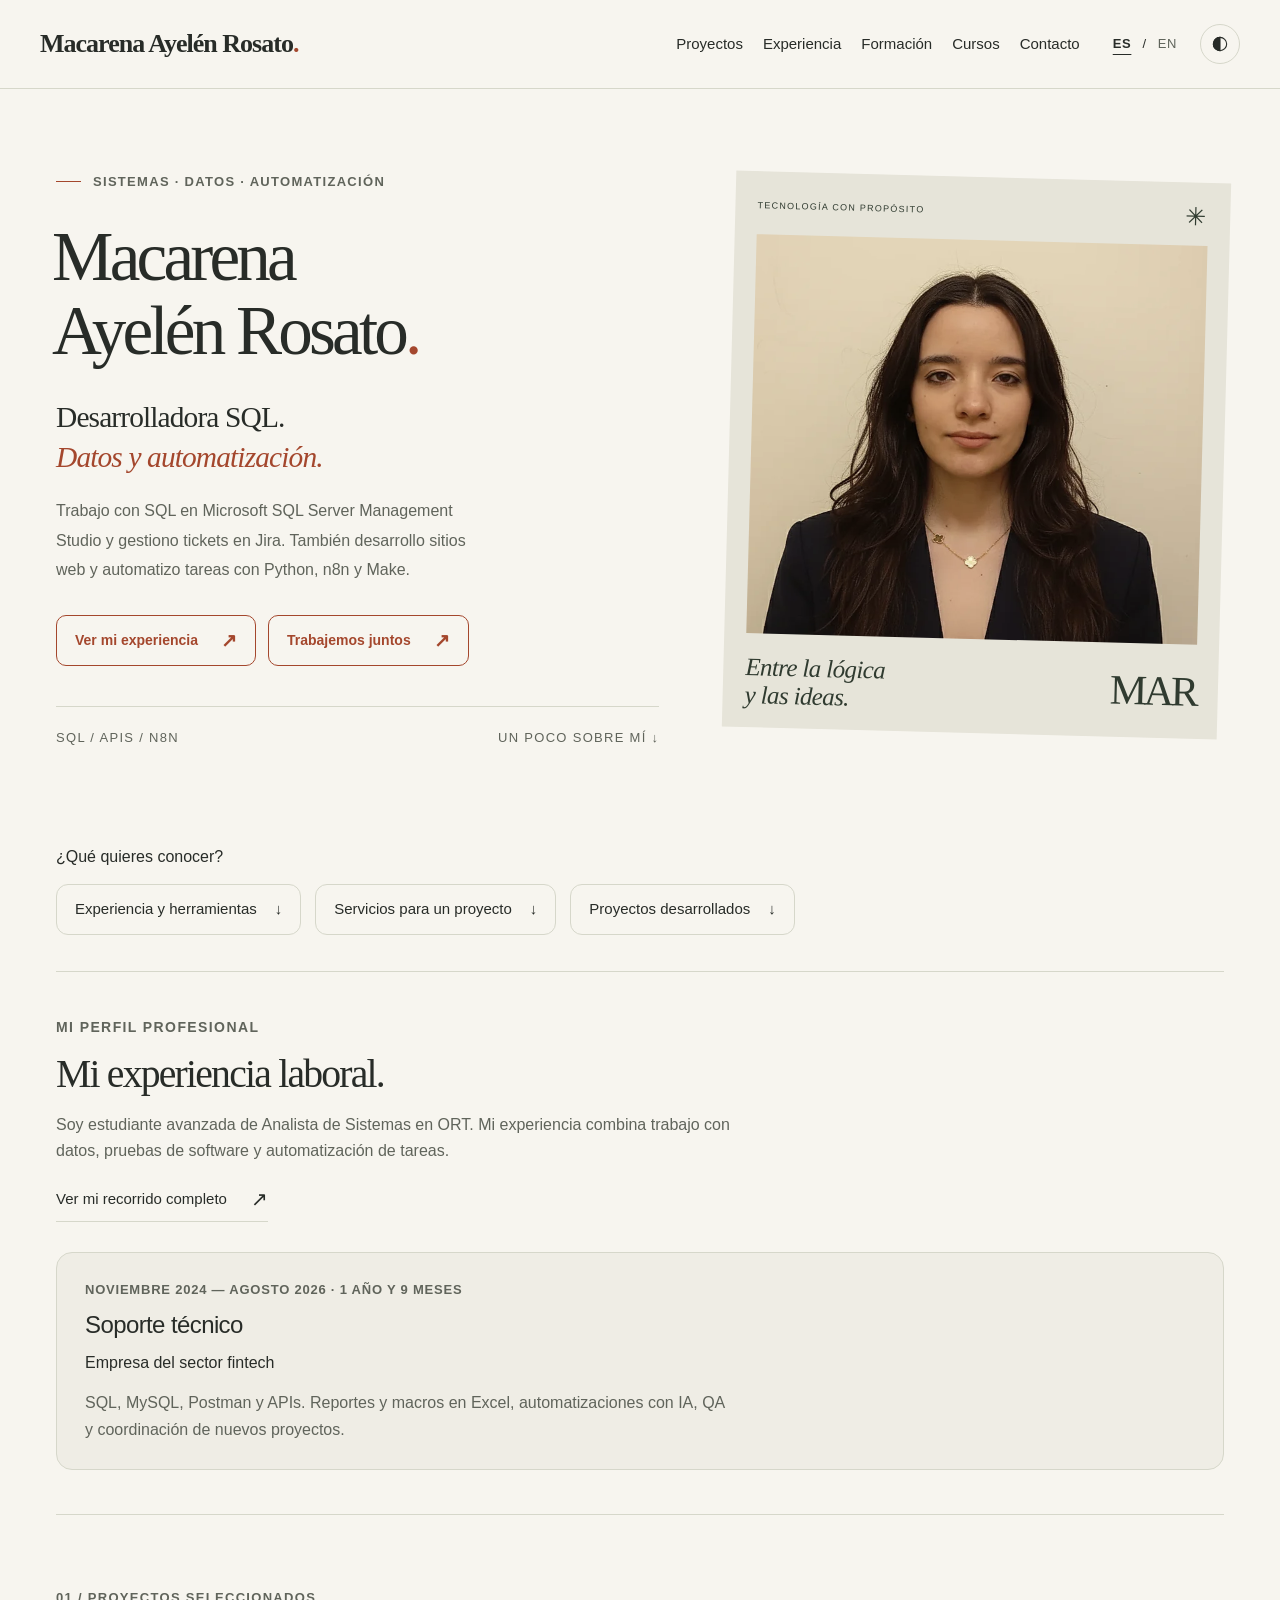
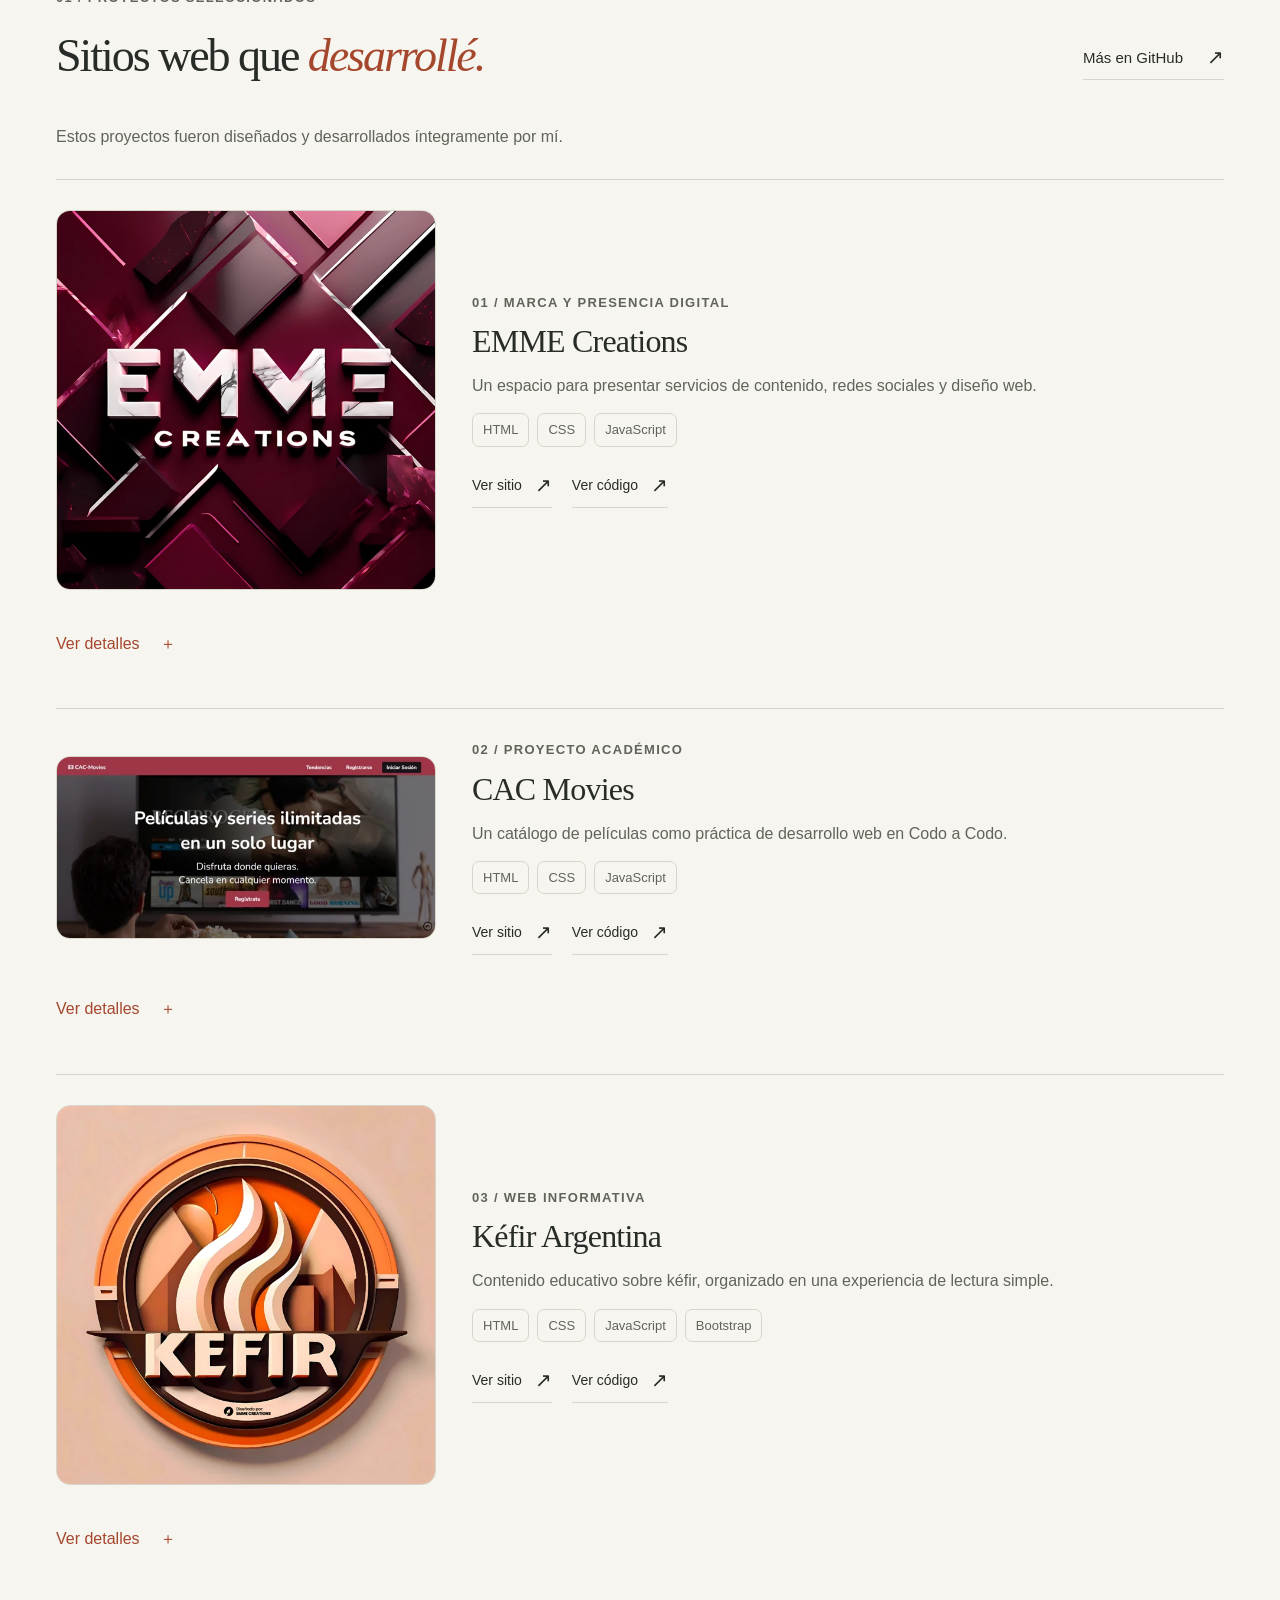
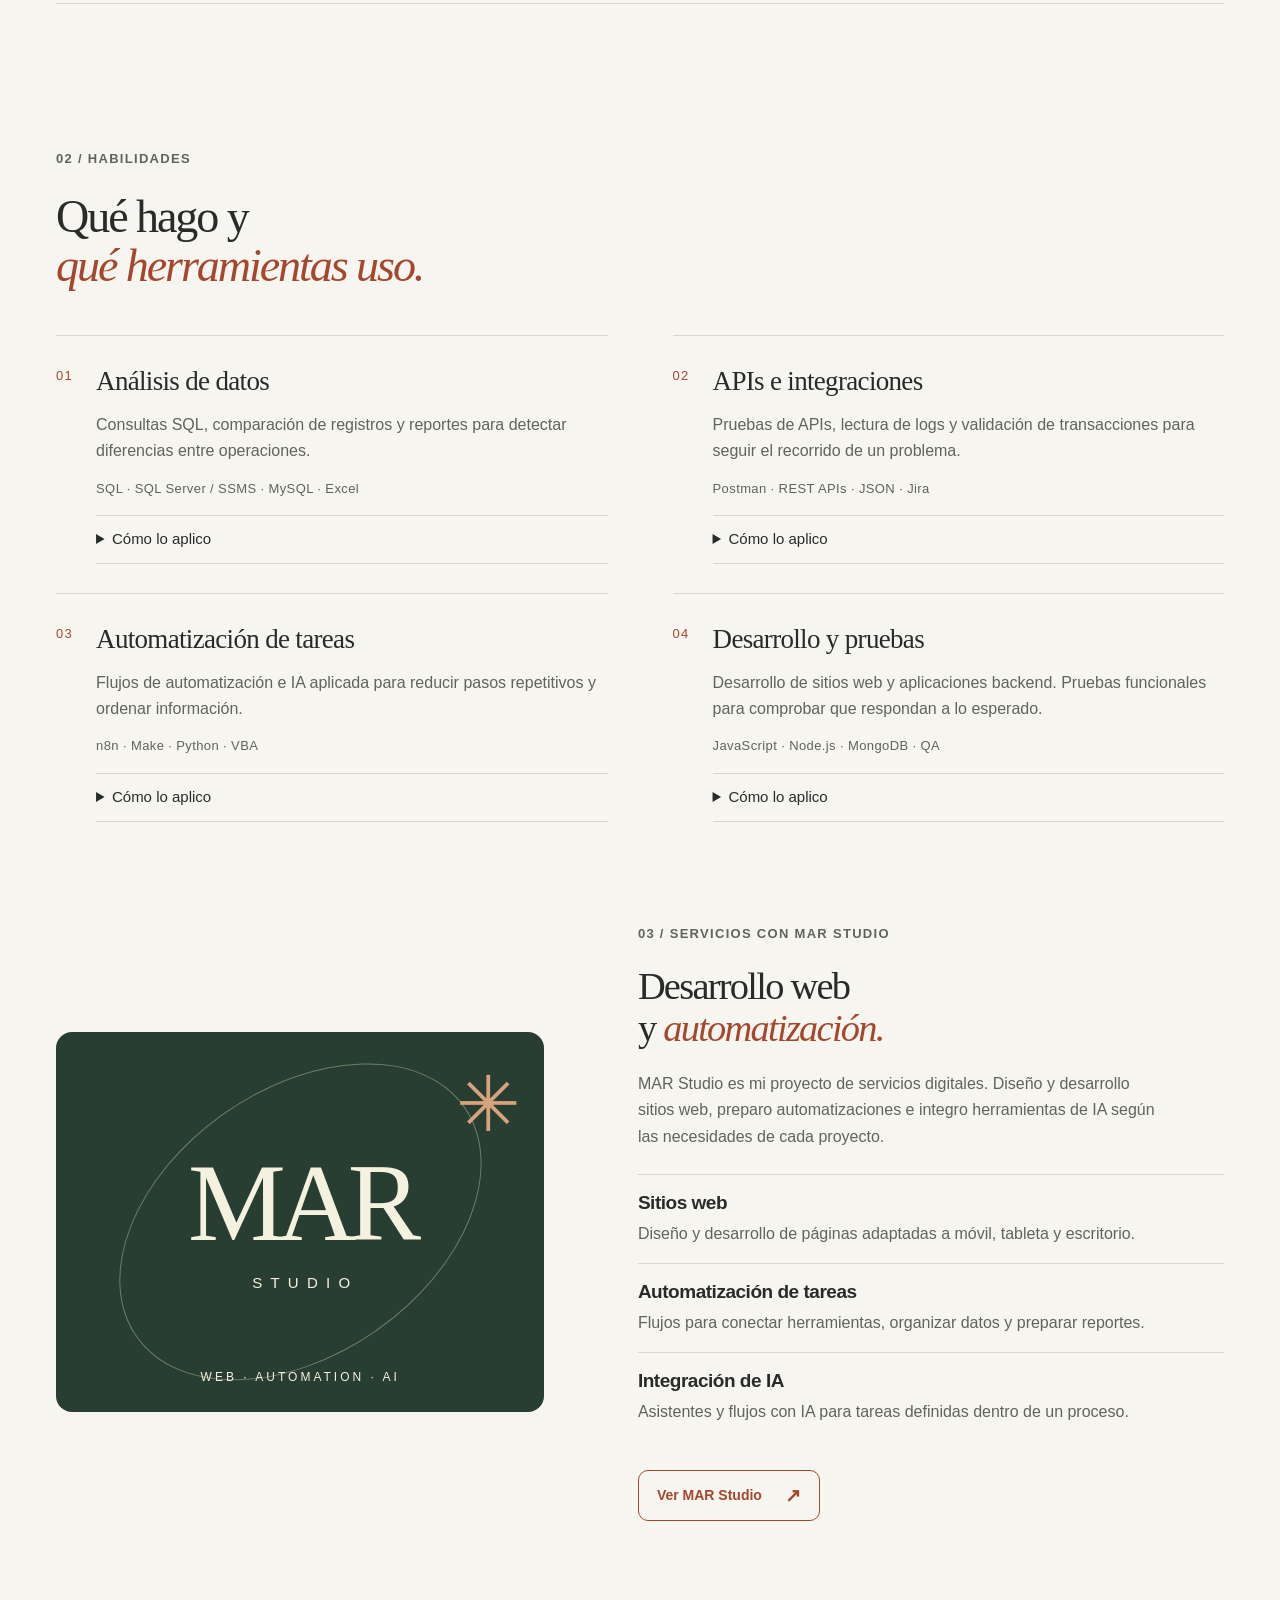
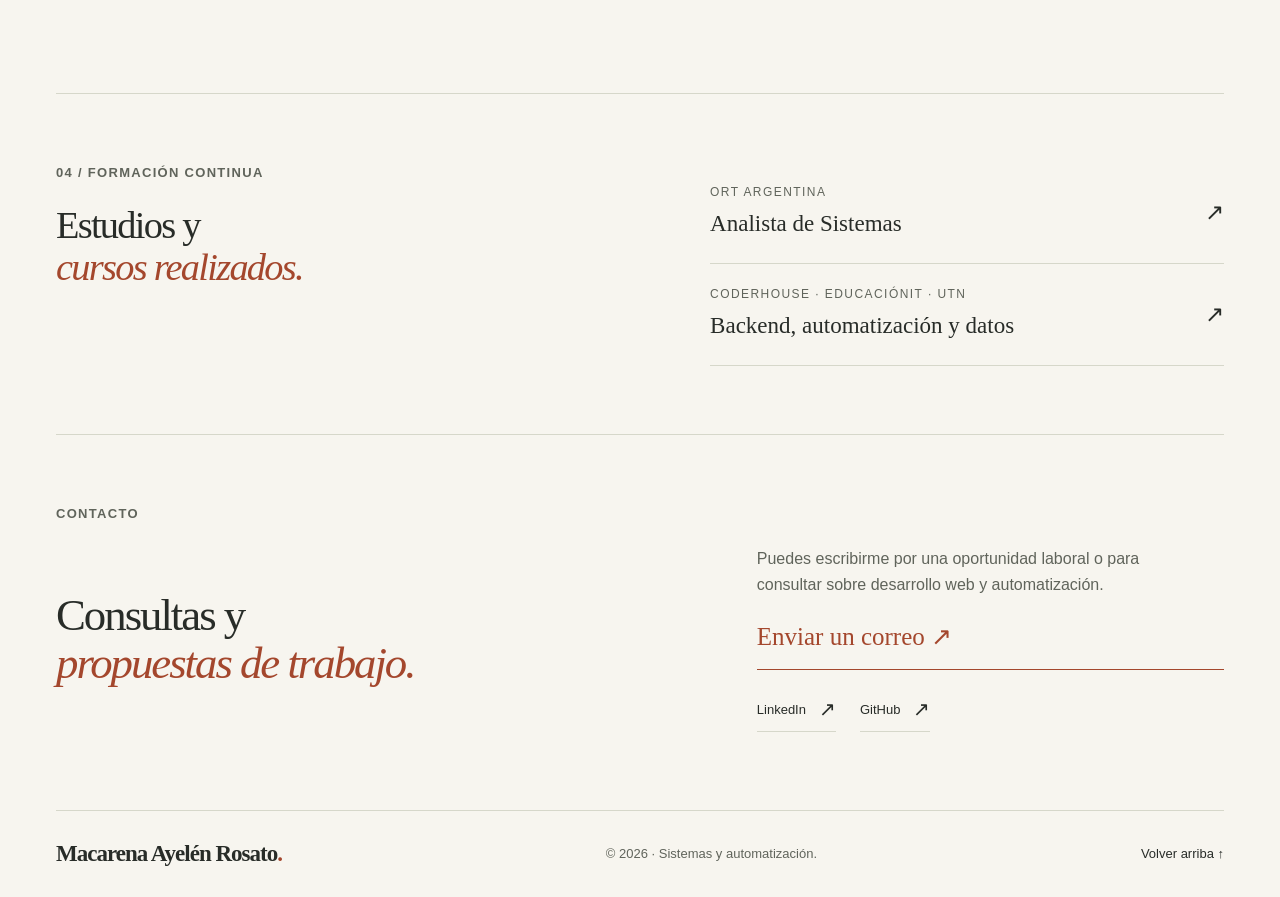
==== commit 7e789bbb: "Publica el portafolio de Macarena Ayelén Rosato" ====
--- a/index.html
+++ b/index.html
@@ -1,504 +1,30 @@
-<!DOCTYPE html>
-<html lang="es">
+<!doctype html>
+<html lang="es" data-theme="light">
+<head>
+<meta charset="utf-8"><meta name="viewport" content="width=device-width, initial-scale=1">
+<title>Macarena Ayelén Rosato</title>
+<meta name="description" content="Macarena Ayelén Rosato. Sistemas, datos y automatización. Proyectos web, experiencia técnica y servicios con MAR Studio.">
+<meta name="color-scheme" content="light dark">
 
-<head>
-    <meta charset="UTF-8">
-    <meta name="viewport" content="width=device-width, initial-scale=1.0">
-    <meta name="description"
-        content="Portafolio de Macarena Ayelén Rosato, desarrolladora backend junior enfocada en bases de datos, APIs, soporte técnico fintech y automatización de procesos.">
-    <meta name="keywords"
-        content="Macarena Rosato, portfolio, backend, SQL, MySQL, MariaDB, JavaScript, Java, Go, PHP, Python, fintech">
-    <meta name="author" content="Macarena Ayelén Rosato">
-    <meta name="robots" content="index, follow">
-    <link rel="canonical" href="https://marosato.github.io/portfolio/">
-
-    <meta property="og:title" content="Macarena Ayelén Rosato | Backend Developer">
-    <meta property="og:description"
-        content="Backend junior con experiencia en soporte técnico fintech, bases de datos y automatización.">
-    <meta property="og:image" content="https://marosato.github.io/portfolio/img/Logo%20-%20MAR.png">
-    <meta property="og:url" content="https://marosato.github.io/portfolio/">
-    <meta property="og:type" content="website">
-
-    <meta name="twitter:card" content="summary_large_image">
-    <meta name="twitter:title" content="Macarena Ayelén Rosato | Backend Developer">
-    <meta name="twitter:description"
-        content="Portafolio profesional actualizado con proyectos, tecnologías y experiencia en backend y datos.">
-    <meta name="twitter:image" content="https://marosato.github.io/portfolio/img/Logo%20-%20MAR.png">
-
-    <title>Macarena Ayelén Rosato | Backend Developer</title>
-    <link rel="icon" type="image/png" href="img/Logo - MAR.png">
-    <link rel="shortcut icon" href="img/Logo - MAR.png">
-    <link rel="preconnect" href="https://fonts.googleapis.com">
-    <link rel="preconnect" href="https://fonts.gstatic.com" crossorigin>
-    <link
-        href="https://fonts.googleapis.com/css2?family=Inter:wght@400;500;600;700;800&family=Space+Grotesk:wght@500;600;700&display=swap"
-        rel="stylesheet">
-    <link rel="stylesheet" href="main.css">
-    <script src="script.js" defer></script>
-</head>
-
-<body>
-    <a class="skip-link" href="#main">Saltar al contenido</a>
-
-    <header class="site-header">
-        <nav class="nav-shell" aria-label="Navegación principal">
-            <a class="brand" href="#home" aria-label="Ir al inicio">
-                <img src="img/Logo - MAR.png" alt="" width="42" height="42">
-                <span>MAR</span>
-            </a>
-            <button class="nav-toggle" type="button" aria-controls="site-menu" aria-expanded="false">
-                <span></span>
-                <span></span>
-                <span></span>
-                <span class="visually-hidden">Abrir menú</span>
-            </button>
-            <div class="nav-menu" id="site-menu">
-                <a href="#home">Inicio</a>
-                <a href="#about">Sobre mí</a>
-                <a href="#portfolio">Portafolio</a>
-                <a href="#mar-studio">MAR Studio</a>
-                <a href="#tech-stack">Tecnologías</a>
-                <a href="work.html">Historial laboral</a>
-                <a href="education.html">Formación</a>
-                <a href="courses.html">Cursos</a>
-            </div>
-            <div class="nav-actions">
-                <a class="button button-ghost" href="#contact">Contacto</a>
-                <a class="button button-primary"
-                    href="https://drive.google.com/file/d/1A3yVU2yDyM6tjkgTHgRsZtIwBFrBOza9/view?usp=sharing"
-                    target="_blank" rel="noopener noreferrer">CV</a>
-            </div>
-        </nav>
-    </header>
-
-    <main id="main">
-        <section class="hero section" id="home">
-            <div class="hero-copy">
-                <p class="availability">Soporte técnico, datos, backend y automatización con IA</p>
-                <h1>Macarena Ayelén Rosato</h1>
-                <p class="hero-role">Soporte Técnico · Backend Junior · Automation</p>
-                <p class="hero-text">
-                    Trabajo en soporte técnico y operaciones fintech, con foco en datos, APIs, SQL y automatización.
-                    Me gusta ordenar problemas, encontrar la causa y transformar procesos manuales en soluciones más
-                    claras y fáciles de seguir.
-                </p>
-                <div class="hero-proof" aria-label="Focos de trabajo">
-                    <span>Soporte real</span>
-                    <span>Automatización útil</span>
-                    <span>Datos accionables</span>
-                </div>
-                <div class="hero-actions" aria-label="Acciones principales">
-                    <a class="button button-primary" href="#portfolio">Ver proyectos</a>
-                    <a class="button button-ghost" href="#mar-studio">Conocer MAR Studio</a>
-                    <a class="button button-ghost" href="#contact">Contacto</a>
-                    <a class="button button-link" href="https://www.linkedin.com/in/macarena-ayelen-rosato/"
-                        target="_blank" rel="noopener noreferrer">LinkedIn</a>
-                    <a class="button button-link" href="https://github.com/marosato" target="_blank"
-                        rel="noopener noreferrer">GitHub</a>
-                </div>
-            </div>
-            <div class="hero-visual" aria-label="Perfil profesional">
-                <div class="profile-card">
-                    <img src="img/Foto de Perfil - Portafolio.png" alt="Foto de Macarena Ayelén Rosato." width="600"
-                        height="500">
-                </div>
-                <div class="terminal-card" aria-hidden="true">
-                    <div class="terminal-top">
-                        <span></span>
-                        <span></span>
-                        <span></span>
-                    </div>
-                    <pre><code>SELECT datos, incidencias, mejoras
-FROM operaciones_fintech
-WHERE trazabilidad = 'prioridad';</code></pre>
-                </div>
-            </div>
-        </section>
-
-        <section class="signal-grid section compact" aria-label="Fortalezas profesionales">
-            <article>
-                <span>01</span>
-                <h2>Soporte fintech</h2>
-                <p>Análisis de incidentes, tickets, operaciones digitales, CVU, conciliaciones y circuitos internos.</p>
-            </article>
-            <article>
-                <span>02</span>
-                <h2>Datos, SQL y APIs</h2>
-                <p>Consultas y validaciones con MySQL, MariaDB, Postman, logs y reportes operativos.</p>
-            </article>
-            <article>
-                <span>03</span>
-                <h2>Automatización e IA</h2>
-                <p>Workflows con n8n, Make, agentes de IA, documentación y reducción de tareas manuales.</p>
-            </article>
-        </section>
-
-        <section class="section split-section" id="about">
-            <div>
-                <p class="section-kicker">Sobre mí</p>
-                <h2>Perfil técnico con mirada práctica</h2>
-            </div>
-            <div class="about-copy">
-                <p>
-                    Trabajo entre tecnología, operación y datos. Mi día a día mezcla soporte técnico, revisión de
-                    casos, consultas SQL, pruebas de APIs, documentación y mejoras para que los procesos sean más
-                    simples de entender y resolver.
-                </p>
-                <p>
-                    En IBBA GROUP acompaño casos técnicos y operativos dentro del mundo fintech. Me gusta mirar el
-                    problema completo: qué pasó, dónde se ve en los datos, cómo se valida y qué se puede mejorar para
-                    que no vuelva a repetirse.
-                </p>
-                <div class="quick-links">
-                    <a href="work.html">Historial laboral</a>
-                    <a href="education.html">Formación académica</a>
-                    <a href="courses.html">Cursos</a>
-                </div>
-            </div>
-        </section>
-
-        <section class="section experience-section">
-            <div class="section-heading">
-                <p class="section-kicker">Experiencia aplicada</p>
-                <h2>Donde conecto operación, negocio y tecnología</h2>
-                <p>Mi experiencia fintech me ayuda a entender casos reales y convertirlos en acciones concretas.</p>
-            </div>
-            <div class="experience-grid">
-                <article>
-                    <h3>Incidencias y soporte</h3>
-                    <p>Reviso tickets, entiendo qué está pasando, hablo con áreas internas y acompaño la resolución de
-                        problemas que impactan en clientes y operaciones.</p>
-                </article>
-                <article>
-                    <h3>Validación de datos</h3>
-                    <p>Uso SQL y herramientas de consulta para revisar registros, encontrar inconsistencias y validar
-                        información con trazabilidad.</p>
-                </article>
-                <article>
-                    <h3>Procesos y documentación</h3>
-                    <p>Armo documentación, reportes y mejoras para que la información quede clara y las tareas
-                        repetitivas puedan simplificarse.</p>
-                </article>
-                <article>
-                    <h3>Áreas internas</h3>
-                    <p>Trabajo con Sistemas, Finanzas, Compliance y Operaciones, conectando lo técnico con lo que el
-                        negocio necesita resolver.</p>
-                </article>
-            </div>
-        </section>
-
-        <section class="section" id="portfolio">
-            <div class="section-heading">
-                <p class="section-kicker">Portafolio</p>
-                <h2>Proyectos personales</h2>
-                <p>Proyectos donde practiqué maquetación, lógica web, despliegue y comunicación clara de producto.</p>
-            </div>
-            <div class="project-grid">
-                <article class="project-card project-featured">
-                    <a class="project-media" href="https://emmecreations.netlify.app/" target="_blank"
-                        rel="noopener noreferrer">
-                        <img src="logos proyects/Logo - EMME Creations.png" alt="Logo de EMME Creations." width="520"
-                            height="360">
-                    </a>
-                    <div class="project-content">
-                        <div class="project-topline">
-                            <span>Marca digital</span>
-                            <span>Web</span>
-                        </div>
-                        <h3>EMME Creations</h3>
-                        <p>Marca especializada en soluciones digitales: creación de contenido, gestión de redes sociales
-                            y diseño de sitios web.</p>
-                        <div class="tag-row" aria-label="Tecnologías de EMME Creations">
-                            <span>HTML</span>
-                            <span>CSS</span>
-                            <span>JavaScript</span>
-                            <span>Bootstrap</span>
-                        </div>
-                        <div class="card-actions">
-                            <a href="https://emmecreations.netlify.app/" target="_blank" rel="noopener noreferrer">Ver
-                                sitio</a>
-                            <a href="https://github.com/marosato/EMME-Creations" target="_blank"
-                                rel="noopener noreferrer">GitHub</a>
-                        </div>
-                    </div>
-                </article>
-
-                <article class="project-card">
-                    <a class="project-media" href="https://marosato.github.io/CAC-Movies/" target="_blank"
-                        rel="noopener noreferrer">
-                        <img src="logos proyects/Portada - CAC Movies.jpeg" alt="Portada de CAC Movies." width="520"
-                            height="360">
-                    </a>
-                    <div class="project-content">
-                        <div class="project-topline">
-                            <span>Catálogo</span>
-                            <span>Práctica</span>
-                        </div>
-                        <h3>CAC Movies</h3>
-                        <p>Trabajo práctico del programa Codo a Codo 4.0, con foco en estructura web, estilos y
-                            experiencia de navegación.</p>
-                        <div class="tag-row">
-                            <span>HTML</span>
-                            <span>CSS</span>
-                            <span>JavaScript</span>
-                        </div>
-                        <div class="card-actions">
-                            <a href="https://marosato.github.io/CAC-Movies/" target="_blank"
-                                rel="noopener noreferrer">Ver sitio</a>
-                            <a href="https://github.com/marosato/CAC-Movies" target="_blank"
-                                rel="noopener noreferrer">GitHub</a>
-                        </div>
-                    </div>
-                </article>
-
-                <article class="project-card">
-                    <a class="project-media" href="https://kefir-argentina.vercel.app/" target="_blank"
-                        rel="noopener noreferrer">
-                        <img src="logos proyects/Logo - Kéfir Argentina (Watermark).png"
-                            alt="Logo de Kéfir Argentina." width="520" height="360">
-                    </a>
-                    <div class="project-content">
-                        <div class="project-topline">
-                            <span>Contenido</span>
-                            <span>Salud</span>
-                        </div>
-                        <h3>Kéfir Argentina</h3>
-                        <p>Sitio informativo dedicado al kéfir, sus beneficios y contenido educativo presentado con una
-                            interfaz simple y clara.</p>
-                        <div class="tag-row">
-                            <span>HTML</span>
-                            <span>CSS</span>
-                            <span>JavaScript</span>
-                            <span>Bootstrap</span>
-                        </div>
-                        <div class="card-actions">
-                            <a href="https://kefir-argentina.vercel.app/" target="_blank" rel="noopener noreferrer">Ver
-                                sitio</a>
-                            <a href="https://github.com/marosato/KEFIR-ARGENTINA" target="_blank"
-                                rel="noopener noreferrer">GitHub</a>
-                        </div>
-                    </div>
-                </article>
-            </div>
-        </section>
-
-        <section class="section studio-section" id="mar-studio">
-            <div class="studio-hero">
-                <div>
-                    <p class="section-kicker">MAR Studio</p>
-                    <h2>Ideas digitales, más simples de usar y más fáciles de sostener.</h2>
-                    <p class="studio-copy">
-                        MAR Studio es mi espacio para crear soluciones digitales chicas pero bien pensadas: sitios,
-                        automatizaciones, flujos con IA y piezas que ayudan a ordenar trabajo, comunicar mejor y ahorrar
-                        pasos innecesarios.
-                    </p>
-                    <div class="hero-proof studio-proof" aria-label="Señales de MAR Studio">
-                        <span>Webs claras</span>
-                        <span>Procesos ordenados</span>
-                        <span>IA aplicada</span>
-                    </div>
-                </div>
-                <a class="studio-mark" href="https://marosato.github.io/MAR-Studio/" target="_blank"
-                    rel="noopener noreferrer" aria-label="Abrir MAR Studio">
-                    <span>MAR</span>
-                    <strong>Studio</strong>
-                </a>
-            </div>
-
-            <div class="studio-grid">
-                <article class="spotlight-card">
-                    <span>01</span>
-                    <h3>Sitios que explican rápido</h3>
-                    <p>Landing pages, portfolios y páginas simples con una idea clara: que la persona entienda qué ofrecés sin tener que adivinar.</p>
-                </article>
-                <article class="spotlight-card">
-                    <span>02</span>
-                    <h3>Automatizaciones sin ruido</h3>
-                    <p>Flujos con n8n, Make o IA para reducir tareas repetitivas, ordenar información y dejar procesos más trazables.</p>
-                </article>
-                <article class="spotlight-card">
-                    <span>03</span>
-                    <h3>Contenido con sistema</h3>
-                    <p>Ideas, estructura y piezas digitales para marcas que necesitan verse más prolijas sin perder su voz.</p>
-                </article>
-            </div>
-
-            <div class="studio-cta">
-                <p>Si tenés una idea, un proceso trabado o una web que necesita más intención, puedo ayudarte a bajarlo a algo concreto.</p>
-                <a class="button button-primary" href="https://marosato.github.io/MAR-Studio/" target="_blank"
-                    rel="noopener noreferrer">Ver MAR Studio</a>
-            </div>
-        </section>
-
-        <section class="section tech-section" id="tech-stack">
-            <div class="section-heading">
-                <p class="section-kicker">Tecnologías</p>
-                <h2>Stack de trabajo</h2>
-                <p>Herramientas que uso para desarrollar, consultar datos, probar APIs, automatizar y sostener procesos
-                    técnicos.</p>
-            </div>
-            <div class="tech-groups">
-                <article>
-                    <h3>Backend y lenguajes</h3>
-                    <div class="tag-row large">
-                        <span>Node.js</span>
-                        <span>Java</span>
-                        <span>Python</span>
-                        <span>JavaScript</span>
-                        <span>PHP</span>
-                        <span>APIs REST</span>
-                        <span>CRUD</span>
-                    </div>
-                </article>
-                <article>
-                    <h3>Datos</h3>
-                    <div class="tag-row large">
-                        <span>SQL</span>
-                        <span>MySQL</span>
-                        <span>MariaDB</span>
-                        <span>PostgreSQL</span>
-                        <span>MongoDB</span>
-                        <span>phpMyAdmin</span>
-                        <span>Excel</span>
-                    </div>
-                </article>
-                <article>
-                    <h3>Automatización e IA</h3>
-                    <div class="tag-row large">
-                        <span>n8n</span>
-                        <span>Make</span>
-                        <span>ChatGPT</span>
-                        <span>Agentes IA</span>
-                        <span>RAG</span>
-                        <span>Workflows</span>
-                    </div>
-                </article>
-                <article>
-                    <h3>Cloud y herramientas</h3>
-                    <div class="tag-row large">
-                        <span>AWS</span>
-                        <span>EC2</span>
-                        <span>S3</span>
-                        <span>RDS</span>
-                        <span>IAM</span>
-                        <span>CloudWatch</span>
-                    </div>
-                </article>
-                <article>
-                    <h3>Trabajo diario</h3>
-                    <div class="tag-row large">
-                        <span>Jira</span>
-                        <span>Postman</span>
-                        <span>VS Code</span>
-                        <span>Git</span>
-                        <span>GitHub</span>
-                        <span>Documentación</span>
-                    </div>
-                </article>
-                <article>
-                    <h3>Frontend base</h3>
-                    <div class="tag-row large">
-                        <span>HTML</span>
-                        <span>CSS</span>
-                        <span>Bootstrap</span>
-                        <span>DOM</span>
-                        <span>Eventos</span>
-                    </div>
-                </article>
-            </div>
-        </section>
-
-        <section class="section credentials-section">
-            <div class="section-heading">
-                <p class="section-kicker">Formación y certificaciones</p>
-                <h2>Aprendizaje continuo, orientado a roles técnicos reales</h2>
-            </div>
-            <div class="credential-list">
-                <article>
-                    <span>En curso</span>
-                    <h3>Analista de Sistemas · ORT Argentina</h3>
-                    <p>Análisis, programación, bases de datos, arquitectura, redes, servidores, ciberseguridad, testing
-                        y gestión de proyectos.</p>
-                </article>
-                <article>
-                    <span>En curso</span>
-                    <h3>Carrera de Desarrollo Backend · Coderhouse</h3>
-                    <p>Node.js, APIs REST, MongoDB, modelos de datos, validaciones, rutas, testing de endpoints y
-                        arquitectura backend.</p>
-                </article>
-                <article>
-                    <span>2025-2026</span>
-                    <h3>AI Automation, SQL y n8n</h3>
-                    <p>Automatización con IA, agentes, workflows, RAG, Make, n8n y consultas SQL aplicadas a datos e
-                        incidencias.</p>
-                </article>
-                <article>
-                    <span>Base técnica</span>
-                    <h3>Full Stack Java, Full Stack Python y AWS Cloud</h3>
-                    <p>Desarrollo web, backend, bases de datos, cloud computing, infraestructura AWS y fundamentos de
-                        arquitectura.</p>
-                </article>
-                <article>
-                    <span>Idiomas</span>
-                    <h3>Inglés avanzado escrito y oral</h3>
-                    <p>Lectura de documentación técnica, APIs, herramientas SaaS, investigación de errores y
-                        comunicación profesional.</p>
-                </article>
-            </div>
-        </section>
-
-        <section class="section contact-section" id="contact">
-            <div>
-                <p class="section-kicker">Contacto</p>
-                <h2>¿Hablamos?</h2>
-                <p>
-                    Si querés contactarme, podés escribirme por email, mandarme un mensaje o visitar mi perfil de LinkedIn.
-                </p>
-            </div>
-            <div class="contact-actions">
-                <a class="button button-primary" href="mailto:rosatomacarena@outlook.com"
-                    aria-label="Enviar email a Macarena">Enviar email</a>
-                <a class="button button-ghost" href="tel:+5491161754302" aria-label="Enviar mensaje a Macarena">Enviar mensaje</a>
-                <a class="button button-ghost" href="https://www.linkedin.com/in/macarena-ayelen-rosato/"
-                    target="_blank" rel="noopener noreferrer">LinkedIn</a>
-            </div>
-        </section>
-    </main>
-
-    <section id="chatbot-container" aria-label="Chatbot personal">
-        <button id="chatbot-toggle" class="chatbot-toggle" type="button" aria-controls="chatbot-box"
-            aria-expanded="false" aria-label="Abrir chatbot">
-            <svg aria-hidden="true" viewBox="0 0 24 24">
-                <path d="M20 11.5a7.5 7.5 0 0 1-10.9 6.7L4 20l1.8-4.6A7.5 7.5 0 1 1 20 11.5Z" />
-                <path d="M8.5 11.5h.01M12 11.5h.01M15.5 11.5h.01" />
-            </svg>
-        </button>
-        <div id="chatbot-box" class="chatbot-box" hidden>
-            <div class="chatbot-header">
-                <strong>Chatbot personal</strong>
-                <button type="button" id="chatbot-close" aria-label="Cerrar chatbot">×</button>
-            </div>
-            <div class="chatbot-messages" id="chatbot-messages" aria-live="polite"></div>
-            <form id="chatbot-form" class="chatbot-form" autocomplete="off">
-                <input type="text" id="chatbot-input" placeholder="Escribe tu pregunta..." aria-label="Pregunta">
-                <button type="submit">Enviar</button>
-            </form>
-        </div>
-    </section>
-
-    <footer class="site-footer">
-        <a class="brand" href="#home">
-            <img src="img/Logo - MAR.png" alt="" width="38" height="38">
-            <span>MAR</span>
-        </a>
-        <p>© 2026 Macarena Ayelén Rosato. Portafolio personal.</p>
-        <div class="footer-links">
-            <a href="mailto:rosatomacarena@outlook.com">Email</a>
-            <a href="https://www.linkedin.com/in/macarena-ayelen-rosato/" target="_blank"
-                rel="noopener noreferrer">LinkedIn</a>
-            <a href="https://github.com/marosato" target="_blank" rel="noopener noreferrer">GitHub</a>
-        </div>
-    </footer>
-</body>
-
-</html>
+<meta property="og:title" content="Macarena Ayelén Rosato — Sistemas y automatización"><meta property="og:description" content="Macarena Ayelén Rosato. Sistemas, datos y automatización. Proyectos web, experiencia técnica y servicios con MAR Studio."><meta property="og:type" content="website">
+<meta property="og:locale" content="es_AR">
+<meta property="og:image" content="https://marosato.github.io/portfolio/img/Logo%20-%20MAR.png">
+<link rel="alternate" hreflang="es" href="index.html"><link rel="alternate" hreflang="en" href="en/index.html"><link rel="alternate" hreflang="x-default" href="index.html">
+<link rel="icon" href="img/Logo%20-%20MAR.png">
+<link rel="stylesheet" href="main.css?v=20261124-name"><script src="script.js" defer></script>
+</head><body>
+<a class="skip-link" href="#main">Saltar al contenido</a>
+<header class="site-header"><div class="header-inner">
+<a class="brand" href="index.html" aria-label="Macarena Ayelén Rosato, inicio">Macarena Ayelén Rosato<span class="brand-dot">.</span></a>
+<button class="menu-toggle" hidden type="button" aria-controls="navigation" aria-expanded="false">Menú <span aria-hidden="true">☰</span></button>
+<nav id="navigation" aria-label="Navegación principal"><a href="index.html#projects">Proyectos</a><a href="work.html">Experiencia</a><a href="education.html">Formación</a><a href="courses.html">Cursos</a><a href="index.html#contact">Contacto</a></nav>
+<div class="header-tools"><div class="languages" aria-label="Idioma"><a href="index.html" lang="es" hreflang="es" aria-current="true">ES</a><span aria-hidden="true">/</span><a href="en/index.html" lang="en" hreflang="en" >EN</a></div>
+<button class="theme-toggle" hidden type="button" aria-label="Activar modo oscuro" aria-pressed="false"><svg viewBox="0 0 24 24" width="20" height="20" aria-hidden="true"><circle cx="12" cy="12" r="8"/><path d="M12 4a8 8 0 0 0 0 16Z"/></svg></button></div>
+</div></header><main id="main"><section class="hero wrap" id="home"><div class="hero-copy"><p class="eyebrow"><span class="small-line"></span> Sistemas · Datos · Automatización</p><h1>Macarena<br><span>Ayelén Rosato<span class="accent">.</span></span></h1><p class="hero-statement">Desarrolladora SQL.<br><em>Datos y automatización.</em></p><p class="hero-description">Trabajo con SQL en Microsoft SQL Server Management Studio y gestiono tickets en Jira. También desarrollo sitios web y automatizo tareas con Python, n8n y Make.</p><div class="hero-actions"><a class="button" href="work.html">Ver mi experiencia <span aria-hidden="true">↗</span></a><a class="button" href="#contact">Trabajemos juntos <span aria-hidden="true">↗</span></a></div><div class="hero-footnote"><span>SQL / APIs / n8n</span><a href="#about">Un poco sobre mí <span aria-hidden="true">↓</span></a></div></div>
+<figure class="portrait"><div class="portrait-top"><span>TECNOLOGÍA CON PROPÓSITO</span><span aria-hidden="true">✳</span></div><img src="assets/portrait.webp" srcset="assets/portrait-small.webp 480w, assets/portrait.webp 900w" sizes="(max-width: 760px) 90vw, 40vw" alt="Retrato de Macarena Ayelén Rosato" width="900" height="602" fetchpriority="high"><figcaption><span>Entre la lógica<br>y las ideas.</span><span class="portrait-signature">MAR</span></figcaption></figure></section>
+<nav class="explore-paths wrap" aria-label="Explorar el perfil"><p>¿Qué quieres conocer?</p><a href="#experience">Experiencia y herramientas <span aria-hidden="true">↓</span></a><a href="#mar-studio">Servicios para un proyecto <span aria-hidden="true">↓</span></a><a href="#projects">Proyectos desarrollados <span aria-hidden="true">↓</span></a></nav>
+<section class="about profile-overview wrap" id="about"><span id="experience" class="anchor-alias"></span><div><p class="eyebrow">Mi perfil profesional</p><h2>Mi experiencia laboral.</h2><p>Soy estudiante avanzada de Analista de Sistemas en ORT. Mi experiencia combina trabajo con datos, pruebas de software y automatización de tareas.</p><a class="text-link" href="work.html">Ver mi recorrido completo <span aria-hidden="true">↗</span></a></div><div class="profile-roles"><article><p class="eyebrow">Noviembre 2024 — Agosto 2026 · 1 año y 9 meses</p><h3>Soporte técnico</h3>Empresa del sector fintech<p>SQL, MySQL, Postman y APIs. Reportes y macros en Excel, automatizaciones con IA, QA y coordinación de nuevos proyectos.</p></article></div></section>
+<section class="projects wrap section" id="projects"><span id="portfolio" class="anchor-alias"></span><div class="section-heading"><div><p class="eyebrow">01 / Proyectos seleccionados</p><h2>Sitios web que <em>desarrollé.</em></h2></div><a class="text-link" href="https://github.com/marosato" target="_blank" rel="noopener noreferrer">Más en GitHub <span aria-hidden="true">↗</span></a></div><p class="projects-note">Estos proyectos fueron diseñados y desarrollados íntegramente por mí.</p><div class="project-grid"><article class="project-case"><div class="case-overview"><a class="case-preview project-logo emme" href="#project-1" data-project-link aria-label="Ver detalles de EMME Creations"><img src="assets/emme.webp" alt="Portada de EMME Creations" width="640" height="640" loading="lazy"></a><div class="case-copy"><p class="eyebrow">01 / Marca y presencia digital</p><h3>EMME Creations</h3><p>Un espacio para presentar servicios de contenido, redes sociales y diseño web.</p><ul class="tags"><li>HTML</li><li>CSS</li><li>JavaScript</li></ul><div class="project-links"><a class="text-link" href="https://emmecreations.netlify.app/" target="_blank" rel="noopener noreferrer">Ver sitio <span aria-hidden="true">↗</span></a><a class="text-link" href="https://github.com/marosato/EMME-Creations" target="_blank" rel="noopener noreferrer">Ver código <span aria-hidden="true">↗</span></a></div></div></div><details class="case-details" id="project-1"><summary>Ver detalles<span aria-hidden="true">＋</span></summary><div class="case-expanded"><p>Presentación de la marca, secciones de servicios y acceso a planes desde la navegación principal.</p></div></details></article><article class="project-case"><div class="case-overview"><a class="case-preview project-logo movies" href="#project-2" data-project-link aria-label="Ver detalles de CAC Movies"><img src="assets/movies.webp" alt="Portada de CAC Movies" width="640" height="640" loading="lazy"></a><div class="case-copy"><p class="eyebrow">02 / Proyecto académico</p><h3>CAC Movies</h3><p>Un catálogo de películas como práctica de desarrollo web en Codo a Codo.</p><ul class="tags"><li>HTML</li><li>CSS</li><li>JavaScript</li></ul><div class="project-links"><a class="text-link" href="https://marosato.github.io/CAC-Movies/" target="_blank" rel="noopener noreferrer">Ver sitio <span aria-hidden="true">↗</span></a><a class="text-link" href="https://github.com/marosato/CAC-Movies" target="_blank" rel="noopener noreferrer">Ver código <span aria-hidden="true">↗</span></a></div></div></div><details class="case-details" id="project-2"><summary>Ver detalles<span aria-hidden="true">＋</span></summary><div class="case-expanded"><p>Catálogo visual de películas, navegación por páginas y una sección de títulos destacados. Proyecto realizado como práctica académica.</p></div></details></article><article class="project-case"><div class="case-overview"><a class="case-preview project-logo kefir" href="#project-3" data-project-link aria-label="Ver detalles de Kéfir Argentina"><img src="assets/kefir.webp" alt="Portada de Kéfir Argentina" width="640" height="640" loading="lazy"></a><div class="case-copy"><p class="eyebrow">03 / Web informativa</p><h3>Kéfir Argentina</h3><p>Contenido educativo sobre kéfir, organizado en una experiencia de lectura simple.</p><ul class="tags"><li>HTML</li><li>CSS</li><li>JavaScript</li><li>Bootstrap</li></ul><div class="project-links"><a class="text-link" href="https://kefir-argentina.vercel.app/" target="_blank" rel="noopener noreferrer">Ver sitio <span aria-hidden="true">↗</span></a><a class="text-link" href="https://github.com/marosato/KEFIR-ARGENTINA" target="_blank" rel="noopener noreferrer">Ver código <span aria-hidden="true">↗</span></a></div></div></div><details class="case-details" id="project-3"><summary>Ver detalles<span aria-hidden="true">＋</span></summary><div class="case-expanded"><p>Contenido organizado por temas, navegación por secciones y preguntas frecuentes desplegables.</p></div></details></article></div></section>
+<section class="wrap section" id="skills"><span id="tech-stack" class="anchor-alias"></span><div class="section-heading"><div><p class="eyebrow">02 / Habilidades</p><h2>Qué hago y<br><em>qué herramientas uso.</em></h2></div></div><div class="capabilities"><article class="capability"><span class="item-number">01</span><div><h3>Análisis de datos</h3><p>Consultas SQL, comparación de registros y reportes para detectar diferencias entre operaciones.</p><p class="tool-line">SQL · SQL Server / SSMS · MySQL · Excel</p><details class="skill-detail"><summary>Cómo lo aplico</summary><p>En mi puesto anterior utilicé SQL, MySQL y Excel para revisar datos y preparar reportes.</p><a class="text-link" href="work.html#job-2">Ver experiencia <span aria-hidden="true">↗</span></a></details></div></article><article class="capability"><span class="item-number">02</span><div><h3>APIs e integraciones</h3><p>Pruebas de APIs, lectura de logs y validación de transacciones para seguir el recorrido de un problema.</p><p class="tool-line">Postman · REST APIs · JSON · Jira</p><details class="skill-detail"><summary>Cómo lo aplico</summary><p>En mi puesto anterior probé APIs con Postman y realicé tareas de QA para comprobar el funcionamiento de las integraciones.</p><a class="text-link" href="work.html#job-2">Ver tareas del puesto anterior <span aria-hidden="true">↗</span></a></details></div></article><article class="capability"><span class="item-number">03</span><div><h3>Automatización de tareas</h3><p>Flujos de automatización e IA aplicada para reducir pasos repetitivos y ordenar información.</p><p class="tool-line">n8n · Make · Python · VBA</p><details class="skill-detail"><summary>Cómo lo aplico</summary><p>En mi puesto anterior preparé reportes, macros y automatizaciones en Excel y trabajé con automatizaciones de IA. Mi formación también incluye n8n y Make.</p><a class="text-link" href="courses.html">Ver formación en automatización <span aria-hidden="true">↗</span></a></details></div></article><article class="capability"><span class="item-number">04</span><div><h3>Desarrollo y pruebas</h3><p>Desarrollo de sitios web y aplicaciones backend. Pruebas funcionales para comprobar que respondan a lo esperado.</p><p class="tool-line">JavaScript · Node.js · MongoDB · QA</p><details class="skill-detail"><summary>Cómo lo aplico</summary><p>En los proyectos puedes consultar los sitios publicados, mi aporte y los repositorios de código.</p><a class="text-link" href="index.html#projects">Explorar proyectos <span aria-hidden="true">↗</span></a></details></div></article></div></section>
+<section class="studio wrap" id="mar-studio"><div class="studio-art" aria-hidden="true"><span class="studio-orbit"></span><span class="studio-word">MAR<span>STUDIO</span></span><span class="studio-star">✳</span><span class="studio-art-note">WEB · AUTOMATION · AI</span></div><div class="studio-copy"><p class="eyebrow">03 / Servicios con MAR Studio</p><h2>Desarrollo web<br>y <em>automatización.</em></h2><p>MAR Studio es mi proyecto de servicios digitales. Diseño y desarrollo sitios web, preparo automatizaciones e integro herramientas de IA según las necesidades de cada proyecto.</p><ul class="service-deliverables"><li><h3>Sitios web</h3><p>Diseño y desarrollo de páginas adaptadas a móvil, tableta y escritorio.</p></li><li><h3>Automatización de tareas</h3><p>Flujos para conectar herramientas, organizar datos y preparar reportes.</p></li><li><h3>Integración de IA</h3><p>Asistentes y flujos con IA para tareas definidas dentro de un proceso.</p></li></ul><a class="button studio-button" href="https://marosato.github.io/MAR-Studio/" target="_blank" rel="noopener noreferrer">Ver MAR Studio <span aria-hidden="true">↗</span></a></div></section>
+<section class="learning wrap" id="certifications"><div><p class="eyebrow">04 / Formación continua</p><h2>Estudios y<br><em>cursos realizados.</em></h2></div><div><a class="learning-row" href="education.html"><span><small>ORT ARGENTINA</small>Analista de Sistemas</span><span aria-hidden="true">↗</span></a><a class="learning-row" href="courses.html"><span><small>CODERHOUSE · EDUCACIÓNIT · UTN</small>Backend, automatización y datos</span><span aria-hidden="true">↗</span></a></div></section><section class="contact wrap" id="contact"><p class="eyebrow">Contacto</p><div class="contact-grid"><h2>Consultas y<br><em>propuestas de trabajo.</em></h2><div><p>Puedes escribirme por una oportunidad laboral o para consultar sobre desarrollo web y automatización.</p><a class="contact-mail" href="mailto:rosatomacarena@outlook.com">Enviar un correo <span aria-hidden="true">↗</span></a><div class="social-links"><a class="text-link" href="https://www.linkedin.com/in/macarena-ayelen-rosato/" target="_blank" rel="noopener noreferrer">LinkedIn <span aria-hidden="true">↗</span></a><a class="text-link" href="https://github.com/marosato" target="_blank" rel="noopener noreferrer">GitHub <span aria-hidden="true">↗</span></a></div></div></div></section></main><footer class="site-footer wrap"><a class="brand" href="index.html">Macarena Ayelén Rosato<span class="brand-dot">.</span></a><p>© 2026 · Sistemas y automatización.</p><a href="#main">Volver arriba <span aria-hidden="true">↑</span></a></footer></body></html>
--- a/main.css
+++ b/main.css
@@ -1,1379 +1,490 @@
-:root {
-    --bg: #07080d;
-    --bg-soft: #0b0f18;
-    --surface: rgba(14, 19, 30, 0.78);
-    --surface-strong: #101724;
-    --text: #f6f7fb;
-    --muted: #a7b0c3;
-    --muted-strong: #cbd3df;
-    --line: rgba(255, 255, 255, 0.11);
-    --line-strong: rgba(255, 255, 255, 0.2);
-    --magenta: #ff3d8b;
-    --cyan: #5ce1e6;
-    --green: #9ee493;
-    --shadow: 0 24px 80px rgba(0, 0, 0, 0.36);
-    --radius: 8px;
-    --radius-lg: 18px;
-    --max: 1180px;
-    --font-body: "Inter", system-ui, -apple-system, BlinkMacSystemFont, "Segoe UI", sans-serif;
-    --font-display: "Space Grotesk", "Inter", system-ui, sans-serif;
-}
-
-* {
-    box-sizing: border-box;
-}
-
-html {
-    scroll-behavior: smooth;
-    overflow-x: hidden;
-    scroll-padding-top: 112px;
-}
-
-body {
-    margin: 0;
-    min-height: 100vh;
-    overflow-x: hidden;
-    color: var(--text);
-    font-family: var(--font-body);
-    background:
-        radial-gradient(circle at top left, rgba(255, 61, 139, 0.18), transparent 32rem),
-        radial-gradient(circle at 85% 12%, rgba(92, 225, 230, 0.12), transparent 28rem),
-        linear-gradient(180deg, #07080d 0%, #090b12 45%, #06070b 100%);
-}
-
-body::before {
-    content: "";
-    position: fixed;
-    inset: 0;
-    z-index: -1;
-    pointer-events: none;
-    background-image:
-        linear-gradient(rgba(255, 255, 255, 0.04) 1px, transparent 1px),
-        linear-gradient(90deg, rgba(255, 255, 255, 0.04) 1px, transparent 1px);
-    background-size: 72px 72px;
-    mask-image: linear-gradient(to bottom, black, transparent 78%);
-}
-
-a {
-    color: inherit;
-    text-decoration: none;
-}
-
-img {
-    display: block;
-    max-width: 100%;
-}
-
-button,
-input {
-    font: inherit;
-}
-
-.visually-hidden,
-.skip-link {
-    position: absolute;
-    width: 1px;
-    height: 1px;
-    padding: 0;
-    margin: -1px;
-    overflow: hidden;
-    clip: rect(0, 0, 0, 0);
-    white-space: nowrap;
-    border: 0;
-}
-
-.skip-link:focus {
-    z-index: 1000;
-    top: 16px;
-    left: 16px;
-    width: auto;
-    height: auto;
-    padding: 10px 14px;
-    margin: 0;
-    clip: auto;
-    color: var(--bg);
-    background: var(--cyan);
-    border-radius: var(--radius);
-}
-
-.site-header {
-    position: fixed;
-    top: 0;
-    left: 0;
-    right: 0;
-    z-index: 100;
-    padding: 16px;
-    backdrop-filter: blur(18px);
-}
-
-.nav-shell {
-    width: min(var(--max), calc(100vw - 32px));
-    margin: 0 auto;
-    display: grid;
-    grid-template-columns: auto 1fr auto;
-    align-items: center;
-    gap: 22px;
-    min-height: 66px;
-    padding: 10px 12px;
-    border: 1px solid var(--line);
-    border-radius: 999px;
-    background: rgba(7, 8, 13, 0.82);
-    box-shadow: 0 16px 50px rgba(0, 0, 0, 0.22);
-}
-
-.brand {
-    display: inline-flex;
-    align-items: center;
-    gap: 10px;
-    font-family: var(--font-display);
-    font-weight: 700;
-    letter-spacing: 0.08em;
-}
-
-.brand img {
-    border-radius: 50%;
-    background: #0e1420;
-    border: 1px solid var(--line);
-}
-
-.nav-menu,
-.nav-actions,
-.hero-actions,
-.card-actions,
-.quick-links,
-.contact-actions,
-.footer-links {
-    display: flex;
-    align-items: center;
-    gap: 12px;
-    flex-wrap: wrap;
-}
-
-.nav-menu {
-    justify-content: center;
-    gap: 8px;
-}
-
-.nav-menu a {
-    color: var(--muted);
-    font-size: 0.9rem;
-    font-weight: 600;
-    padding: 10px 6px;
-}
-
-.nav-menu a:hover,
-.nav-menu a[aria-current="page"],
-.footer-links a:hover,
-.button-link:hover,
-.quick-links a:hover,
-.card-actions a:hover {
-    color: var(--cyan);
-}
-
-.nav-toggle {
-    display: none;
-    width: 44px;
-    height: 44px;
-    border: 1px solid var(--line);
-    border-radius: 50%;
-    color: var(--text);
-    background: transparent;
-}
-
-.nav-toggle span:not(.visually-hidden) {
-    display: block;
-    width: 18px;
-    height: 2px;
-    margin: 4px auto;
-    background: currentColor;
-    border-radius: 999px;
-}
-
-.button {
-    display: inline-flex;
-    align-items: center;
-    justify-content: center;
-    min-height: 42px;
-    padding: 0 16px;
-    border-radius: 999px;
-    border: 1px solid transparent;
-    font-size: 0.95rem;
-    font-weight: 700;
-    line-height: 1;
-    transition: transform 180ms ease, border-color 180ms ease, background 180ms ease, color 180ms ease;
-}
-
-.button:hover {
-    transform: translateY(-2px);
-}
-
-.button-primary {
-    color: #07080d;
-    background: linear-gradient(135deg, var(--cyan), var(--green));
-    box-shadow: 0 14px 35px rgba(92, 225, 230, 0.18);
-}
-
-.button-ghost {
-    color: var(--text);
-    background: rgba(255, 255, 255, 0.04);
-    border-color: var(--line-strong);
-}
-
-.button-link {
-    padding-inline: 6px;
-    color: var(--muted-strong);
-    border: 0;
-}
-
-.section {
-    width: min(var(--max), calc(100vw - 32px));
-    margin: 0 auto;
-    padding: 92px 0;
-}
-
-.compact {
-    padding-block: 24px 84px;
-}
-
-.hero {
-    min-height: auto;
-    display: grid;
-    grid-template-columns: minmax(0, 1.08fr) minmax(340px, 0.92fr);
-    gap: clamp(36px, 7vw, 90px);
-    align-items: center;
-    padding-top: 118px;
-    padding-bottom: 74px;
-}
-
-.availability {
-    width: auto;
-    max-width: 100%;
-    margin: 0 0 22px;
-    color: var(--cyan);
-    font-size: 0.92rem;
-    font-weight: 700;
-    letter-spacing: 0.02em;
-}
-
-.hero h1,
-.section-heading h2,
-.split-section h2,
-.contact-section h2 {
-    margin: 0;
-    font-family: var(--font-display);
-    letter-spacing: 0;
-}
-
-.hero h1 {
-    max-width: 780px;
-    font-size: clamp(3.4rem, 8vw, 7.4rem);
-    line-height: 0.88;
-}
-
-.hero-role {
-    margin: 20px 0 0;
-    color: var(--magenta);
-    font-family: var(--font-display);
-    font-size: clamp(1.55rem, 3vw, 2.5rem);
-    font-weight: 700;
-}
-
-.hero-text {
-    max-width: 650px;
-    margin: 22px 0 30px;
-    color: var(--muted-strong);
-    font-size: clamp(1.05rem, 1.6vw, 1.22rem);
-    line-height: 1.75;
-}
-
-.hero-proof {
-    display: flex;
-    flex-wrap: wrap;
-    gap: 10px;
-    margin: 0 0 28px;
-}
-
-.hero-proof span {
-    color: var(--muted-strong);
-    font-size: 0.86rem;
-    font-weight: 800;
-    padding: 9px 12px;
-    border: 1px solid var(--line);
-    border-radius: 999px;
-    background: rgba(255, 255, 255, 0.04);
-}
-
-.hero-visual {
-    position: relative;
-    min-height: 560px;
-}
-
-.profile-card {
-    position: relative;
-    overflow: hidden;
-    width: min(100%, 480px);
-    margin-left: auto;
-    border-radius: 34px;
-    border: 1px solid var(--line);
-    background: linear-gradient(160deg, rgba(255, 255, 255, 0.1), rgba(255, 255, 255, 0.02));
-    box-shadow: var(--shadow);
-}
-
-.profile-card::before {
-    content: "";
-    position: absolute;
-    inset: 12px;
-    border: 1px solid rgba(255, 255, 255, 0.18);
-    border-radius: 24px;
-}
-
-.profile-card img {
-    width: 100%;
-    min-height: 500px;
-    object-fit: cover;
-    object-position: center top;
-}
-
-.terminal-card {
-    position: absolute;
-    left: 0;
-    bottom: 34px;
-    width: min(360px, 88%);
-    padding: 16px;
-    border: 1px solid var(--line);
-    border-radius: var(--radius-lg);
-    background: rgba(7, 8, 13, 0.9);
-    box-shadow: 0 24px 80px rgba(0, 0, 0, 0.46);
-}
-
-.terminal-top {
-    display: flex;
-    gap: 7px;
-    margin-bottom: 14px;
-}
-
-.terminal-top span {
-    width: 10px;
-    height: 10px;
-    border-radius: 50%;
-    background: var(--magenta);
-}
-
-.terminal-top span:nth-child(2) {
-    background: #ffd166;
-}
-
-.terminal-top span:nth-child(3) {
-    background: var(--cyan);
-}
-
-pre {
-    margin: 0;
-    white-space: pre-wrap;
-}
-
-code {
-    color: #d6faff;
-    font-size: 0.9rem;
-    line-height: 1.7;
-}
-
-.signal-grid {
-    display: grid;
-    grid-template-columns: repeat(3, 1fr);
-    gap: 16px;
-}
-
-.signal-grid article,
-.project-card,
-.tech-groups article,
-.experience-grid article,
-.credential-list article {
-    border: 1px solid var(--line);
-    border-radius: var(--radius-lg);
-    background: var(--surface);
-    box-shadow: 0 18px 60px rgba(0, 0, 0, 0.18);
-}
-
-.signal-grid article {
-    padding: 24px;
-}
-
-.signal-grid span,
-.section-kicker,
-.project-topline {
-    color: var(--cyan);
-    font-size: 0.78rem;
-    font-weight: 800;
-    letter-spacing: 0.12em;
-    text-transform: uppercase;
-}
-
-.signal-grid h2,
-.project-card h3,
-.tech-groups h3,
-.experience-grid h3,
-.credential-list h3 {
-    margin: 14px 0 10px;
-    font-family: var(--font-display);
-}
-
-.signal-grid p,
-.section-heading p,
-.project-card p,
-.about-copy p,
-.tech-section p,
-.experience-grid p,
-.credential-list p,
-.site-footer p {
-    color: var(--muted);
-    line-height: 1.7;
-}
-
-.split-section,
-.contact-section {
-    display: grid;
-    grid-template-columns: 0.82fr 1.18fr;
-    gap: clamp(28px, 6vw, 80px);
-    align-items: start;
-}
-
-.section-heading {
-    max-width: 760px;
-    margin-bottom: 34px;
-}
-
-.section-heading h2,
-.split-section h2,
-.contact-section h2 {
-    margin-top: 10px;
-    font-size: clamp(2.4rem, 4.8vw, 4.7rem);
-    line-height: 0.98;
-}
-
-.about-copy {
-    padding-top: 12px;
-}
-
-.quick-links a,
-.card-actions a {
-    color: var(--text);
-    font-weight: 800;
-    border-bottom: 1px solid var(--line-strong);
-}
-
-.project-grid {
-    display: grid;
-    grid-template-columns: repeat(2, minmax(0, 1fr));
-    gap: 18px;
-}
-
-.project-featured {
-    grid-column: span 2;
-    display: grid;
-    grid-template-columns: 0.95fr 1.05fr;
-}
-
-.project-card {
-    overflow: hidden;
-}
-
-.project-media {
-    min-height: 280px;
-    display: grid;
-    place-items: center;
-    padding: 18px;
-    background:
-        linear-gradient(135deg, rgba(92, 225, 230, 0.11), transparent),
-        rgba(255, 255, 255, 0.03);
-}
-
-.project-media img {
-    width: 100%;
-    height: 100%;
-    max-height: 390px;
-    object-fit: contain;
-    border-radius: 14px;
-}
-
-.project-content {
-    padding: 28px;
-}
-
-.project-topline {
-    display: flex;
-    justify-content: space-between;
-    gap: 10px;
-}
-
-.project-card h3 {
-    font-size: clamp(1.7rem, 3vw, 2.7rem);
-    line-height: 1;
-}
-
-.studio-section {
-    position: relative;
-    display: grid;
-    gap: 18px;
-}
-
-.studio-hero {
-    display: grid;
-    grid-template-columns: minmax(0, 1fr) minmax(240px, 0.38fr);
-    gap: clamp(26px, 5vw, 68px);
-    align-items: stretch;
-    padding: clamp(28px, 5vw, 46px);
-    border: 1px solid var(--line);
-    border-radius: 28px;
-    background:
-        linear-gradient(135deg, rgba(92, 225, 230, 0.12), transparent 44%),
-        linear-gradient(145deg, rgba(255, 61, 139, 0.1), transparent 52%),
-        var(--surface);
-    box-shadow: var(--shadow);
-}
-
-.studio-hero > div {
-    display: flex;
-    flex-direction: column;
-    justify-content: center;
-}
-
-.studio-hero .section-kicker {
-    margin: 0;
-}
-
-.studio-hero h2 {
-    max-width: 880px;
-    margin: 12px 0 20px;
-    font-family: var(--font-display);
-    font-size: clamp(2.4rem, 5vw, 5.2rem);
-    line-height: 1;
-    letter-spacing: 0;
-}
-
-.studio-copy {
-    max-width: 760px;
-    margin: 0;
-    color: var(--muted-strong);
-    font-size: clamp(1.03rem, 1.5vw, 1.18rem);
-    line-height: 1.68;
-}
-
-.studio-proof {
-    margin-top: 26px;
-    margin-bottom: 0;
-}
-
-.studio-mark {
-    display: grid;
-    align-content: end;
-    justify-items: start;
-    min-height: 320px;
-    padding: 24px;
-    border: 1px solid var(--line);
-    border-radius: 22px;
-    background:
-        linear-gradient(180deg, rgba(255, 255, 255, 0.12), rgba(255, 255, 255, 0.02)),
-        rgba(7, 8, 13, 0.7);
-    overflow: hidden;
-    transition: transform 0.22s ease, border-color 0.22s ease;
-}
-
-.studio-mark:hover {
-    transform: translateY(-3px);
-    border-color: rgba(92, 225, 230, 0.34);
-}
-
-.studio-mark span,
-.studio-mark strong {
-    font-family: var(--font-display);
-    line-height: 0.92;
-    letter-spacing: 0;
-}
-
-.studio-mark span {
-    color: var(--cyan);
-    font-size: clamp(4rem, 9vw, 8rem);
-}
-
-.studio-mark strong {
-    color: var(--text);
-    font-size: clamp(2.3rem, 5vw, 4.5rem);
-}
-
-.studio-grid {
-    display: grid;
-    grid-template-columns: repeat(3, 1fr);
-    gap: 16px;
-    margin-top: 0;
-}
-
-.spotlight-card {
-    --spot-x: 50%;
-    --spot-y: 0%;
-    position: relative;
-    display: flex;
-    flex-direction: column;
-    overflow: hidden;
-    min-height: 270px;
-    padding: 26px;
-    border: 1px solid var(--line);
-    border-radius: var(--radius-lg);
-    background:
-        radial-gradient(circle at var(--spot-x) var(--spot-y), rgba(92, 225, 230, 0.18), transparent 28%),
-        var(--surface);
-    box-shadow: 0 18px 60px rgba(0, 0, 0, 0.18);
-    transition: transform 180ms ease, border-color 180ms ease;
-}
-
-.spotlight-card:hover {
-    transform: translateY(-4px);
-    border-color: rgba(92, 225, 230, 0.36);
-}
-
-.spotlight-card span {
-    color: var(--green);
-    font-size: 0.78rem;
-    font-weight: 900;
-    letter-spacing: 0.12em;
-}
-
-.spotlight-card h3 {
-    min-height: 2.1em;
-    margin: auto 0 12px;
-    font-family: var(--font-display);
-    font-size: clamp(1.65rem, 2.4vw, 2.35rem);
-    line-height: 1.05;
-    letter-spacing: 0;
-}
-
-.spotlight-card p,
-.studio-cta p {
-    color: var(--muted);
-    line-height: 1.65;
-}
-
-.spotlight-card p {
-    min-height: 5em;
-    margin: 0;
-}
-
-.studio-cta {
-    display: flex;
-    align-items: center;
-    justify-content: space-between;
-    gap: 18px;
-    margin-top: 0;
-    padding: 22px 24px;
-    border: 1px solid var(--line);
-    border-radius: var(--radius-lg);
-    background: rgba(255, 255, 255, 0.045);
-}
-
-.studio-cta p {
-    max-width: 760px;
-    margin: 0;
-}
-
-.tag-row {
-    display: flex;
-    flex-wrap: wrap;
-    gap: 8px;
-    margin: 22px 0;
-}
-
-.tag-row span {
-    color: var(--muted-strong);
-    font-size: 0.86rem;
-    font-weight: 700;
-    padding: 8px 11px;
-    border: 1px solid var(--line);
-    border-radius: 999px;
-    background: rgba(255, 255, 255, 0.04);
-}
-
-.tag-row.large span {
-    font-size: 0.95rem;
-    padding: 10px 13px;
-}
-
-.tech-groups {
-    display: grid;
-    grid-template-columns: repeat(3, 1fr);
-    gap: 16px;
-}
-
-.tech-groups article,
-.experience-grid article,
-.credential-list article {
-    padding: 28px;
-}
-
-.experience-grid {
-    display: grid;
-    grid-template-columns: repeat(4, 1fr);
-    gap: 16px;
-}
-
-.experience-grid article {
-    background:
-        linear-gradient(145deg, rgba(92, 225, 230, 0.07), transparent 46%),
-        var(--surface);
-}
-
-.credential-list {
-    display: grid;
-    grid-template-columns: repeat(2, minmax(0, 1fr));
-    gap: 16px;
-}
-
-.credential-list article:last-child {
-    grid-column: span 2;
-}
-
-.credential-list span {
-    color: var(--green);
-    font-size: 0.78rem;
-    font-weight: 800;
-    letter-spacing: 0.1em;
-    text-transform: uppercase;
-}
-
-.contact-section {
-    margin-bottom: 34px;
-    padding: 46px;
-    border: 1px solid var(--line);
-    border-radius: 26px;
-    background:
-        linear-gradient(135deg, rgba(255, 61, 139, 0.14), transparent 40%),
-        var(--surface);
-}
-
-.contact-section p:not(.section-kicker) {
-    max-width: 620px;
-    color: var(--muted);
-    line-height: 1.7;
-}
-
-.page-hero {
-    display: grid;
-    grid-template-columns: minmax(0, 0.95fr) minmax(280px, 0.55fr);
-    gap: clamp(28px, 6vw, 72px);
-    align-items: end;
-    padding-top: 118px;
-    padding-bottom: 54px;
-}
-
-.page-hero h1 {
-    max-width: 780px;
-    margin: 10px 0 0;
-    font-family: var(--font-display);
-    font-size: clamp(3rem, 7vw, 6.5rem);
-    line-height: 0.9;
-}
-
-.page-hero p {
-    max-width: 720px;
-    color: var(--muted-strong);
-    font-size: clamp(1.04rem, 1.7vw, 1.22rem);
-    line-height: 1.75;
-}
-
-.page-summary {
-    display: grid;
-    gap: 12px;
-    padding: 22px;
-    border: 1px solid var(--line);
-    border-radius: var(--radius-lg);
-    background: var(--surface);
-}
-
-.page-summary span {
-    color: var(--muted);
-    font-size: 0.9rem;
-    font-weight: 700;
-}
-
-.page-summary strong {
-    color: var(--text);
-    font-family: var(--font-display);
-    font-size: 1.15rem;
-}
-
-.page-tabs {
-    width: min(var(--max), calc(100vw - 32px));
-    margin: 0 auto;
-    display: flex;
-    gap: 10px;
-    flex-wrap: wrap;
-    padding-bottom: 18px;
-}
-
-.page-tabs a {
-    color: var(--muted-strong);
-    font-weight: 800;
-    padding: 10px 14px;
-    border: 1px solid var(--line);
-    border-radius: 999px;
-    background: rgba(255, 255, 255, 0.04);
-}
-
-.page-tabs a[aria-current="page"],
-.page-tabs a:hover {
-    color: #07080d;
-    background: var(--cyan);
-}
-
-.timeline-list {
-    display: grid;
-    gap: 22px;
-}
-
-.timeline-card {
-    display: grid;
-    grid-template-columns: minmax(0, 1fr) minmax(260px, 0.42fr);
-    gap: clamp(22px, 4vw, 44px);
-    align-items: center;
-    padding: clamp(24px, 4vw, 38px);
-    border: 1px solid var(--line);
-    border-radius: var(--radius-lg);
-    background:
-        linear-gradient(145deg, rgba(92, 225, 230, 0.08), transparent 48%),
-        var(--surface);
-    box-shadow: var(--shadow);
-}
-
-.timeline-card h2 {
-    margin: 12px 0 8px;
-    font-family: var(--font-display);
-    font-size: clamp(2rem, 4vw, 3.5rem);
-    line-height: 1;
-}
-
-.timeline-meta {
-    display: flex;
-    gap: 10px;
-    flex-wrap: wrap;
-    margin: 0 0 18px;
-}
-
-.timeline-meta span {
-    color: var(--green);
-    font-size: 0.82rem;
-    font-weight: 800;
-    letter-spacing: 0.08em;
-    text-transform: uppercase;
-}
-
-.timeline-card p {
-    color: var(--muted-strong);
-    line-height: 1.75;
-}
-
-.detail-list {
-    display: grid;
-    gap: 10px;
-    margin: 20px 0 0;
-    padding: 0;
-    list-style: none;
-}
-
-.detail-list li {
-    position: relative;
-    padding-left: 18px;
-    color: var(--muted);
-    line-height: 1.65;
-}
-
-.detail-list li::before {
-    content: "";
-    position: absolute;
-    top: 0.75em;
-    left: 0;
-    width: 7px;
-    height: 7px;
-    border-radius: 50%;
-    background: var(--cyan);
-}
-
-.media-panel {
-    display: grid;
-    place-items: center;
-    min-height: 240px;
-    padding: 20px;
-    border: 1px solid var(--line);
-    border-radius: var(--radius-lg);
-    background: rgba(255, 255, 255, 0.04);
-}
-
-.media-panel img {
-    max-height: 300px;
-    object-fit: contain;
-    border-radius: 10px;
-}
-
-.media-panel-text {
-    align-content: center;
-    gap: 12px;
-    min-height: 300px;
-    text-align: center;
-}
-
-.media-panel-text strong {
-    color: var(--text);
-    font-family: var(--font-display);
-    font-size: clamp(2.1rem, 4vw, 3.4rem);
-    line-height: 0.95;
-}
-
-.media-panel-text span {
-    color: var(--muted);
-    font-weight: 800;
-}
-
-.course-grid {
-    display: grid;
-    grid-template-columns: repeat(2, minmax(0, 1fr));
-    gap: 18px;
-}
-
-.course-card {
-    overflow: hidden;
-    border: 1px solid var(--line);
-    border-radius: var(--radius-lg);
-    background: var(--surface);
-    box-shadow: 0 18px 60px rgba(0, 0, 0, 0.18);
-}
-
-.course-card-wide {
-    grid-column: span 2;
-    display: grid;
-    grid-template-columns: 0.74fr 1.26fr;
-}
-
-.course-card-no-media {
-    grid-template-columns: 1fr;
-}
-
-.course-media {
-    display: grid;
-    place-items: center;
-    aspect-ratio: 16 / 10;
-    padding: 16px;
-    background:
-        linear-gradient(135deg, rgba(255, 61, 139, 0.11), transparent),
-        rgba(255, 255, 255, 0.03);
-}
-
-.course-media img {
-    width: 100%;
-    height: 100%;
-    object-fit: contain;
-    border-radius: 10px;
-}
-
-.course-media-text {
-    align-content: center;
-    gap: 14px;
-    text-align: center;
-}
-
-.course-media-text strong {
-    color: var(--text);
-    font-family: var(--font-display);
-    font-size: clamp(2rem, 5vw, 4rem);
-    line-height: 0.95;
-}
-
-.course-media-text span {
-    max-width: 320px;
-    color: var(--muted);
-    font-weight: 800;
-    line-height: 1.5;
-}
-
-.course-content {
-    padding: 24px;
-}
-
-.course-content h2 {
-    margin: 10px 0;
-    font-family: var(--font-display);
-    font-size: clamp(1.6rem, 3vw, 2.4rem);
-    line-height: 1;
-}
-
-.course-content p {
-    color: var(--muted);
-    line-height: 1.65;
-}
-
-.course-provider {
-    color: var(--cyan);
-    font-size: 0.78rem;
-    font-weight: 800;
-    letter-spacing: 0.12em;
-    text-transform: uppercase;
-}
-
-.course-group-heading {
-    margin-top: 76px;
-}
-
-.contact-actions {
-    justify-content: flex-end;
-    align-self: center;
-    gap: 14px;
-}
-
-.site-footer {
-    width: min(var(--max), calc(100vw - 32px));
-    margin: 0 auto;
-    padding: 32px 0 52px;
-    display: grid;
-    grid-template-columns: auto 1fr auto;
-    align-items: center;
-    gap: 20px;
-    border-top: 1px solid var(--line);
-}
-
-.footer-links a {
-    color: var(--muted);
-    font-weight: 700;
-}
-
-#chatbot-container {
-    position: fixed;
-    right: 22px;
-    bottom: 22px;
-    z-index: 120;
-}
-
-.chatbot-toggle {
-    width: 62px;
-    height: 62px;
-    display: grid;
-    place-items: center;
-    color: #07080d;
-    border: 0;
-    border-radius: 50%;
-    background: linear-gradient(135deg, var(--cyan), var(--green));
-    box-shadow: 0 18px 45px rgba(92, 225, 230, 0.25);
-    cursor: pointer;
-}
-
-.chatbot-toggle svg {
-    width: 30px;
-    height: 30px;
-    fill: none;
-    stroke: currentColor;
-    stroke-width: 1.8;
-    stroke-linecap: round;
-    stroke-linejoin: round;
-}
-
-.chatbot-box {
-    position: absolute;
-    right: 0;
-    bottom: 78px;
-    width: min(360px, calc(100vw - 32px));
-    overflow: hidden;
-    border: 1px solid var(--line);
-    border-radius: 20px;
-    background: rgba(8, 10, 16, 0.96);
-    box-shadow: var(--shadow);
-}
-
-.chatbot-header,
-.chatbot-form {
-    display: flex;
-    align-items: center;
-    gap: 10px;
-    padding: 12px;
-    border-bottom: 1px solid var(--line);
-}
-
-.chatbot-header {
-    justify-content: space-between;
-}
-
-.chatbot-header button {
-    width: 34px;
-    height: 34px;
-    color: var(--text);
-    border: 1px solid var(--line);
-    border-radius: 50%;
-    background: transparent;
-    cursor: pointer;
-}
-
-.chatbot-messages {
-    max-height: 360px;
-    min-height: 220px;
-    overflow-y: auto;
-    padding: 14px;
-}
-
-.chatbot-message {
-    width: fit-content;
-    max-width: 88%;
-    margin-bottom: 10px;
-    padding: 10px 12px;
-    border-radius: 16px;
-    color: var(--muted-strong);
-    background: rgba(255, 255, 255, 0.06);
-    line-height: 1.5;
-}
-
-.chatbot-message.user {
-    margin-left: auto;
-    color: #071014;
-    background: var(--cyan);
-}
-
-.chatbot-suggestions {
-    display: flex;
-    flex-wrap: wrap;
-    gap: 7px;
-    margin-top: 10px;
-}
-
-.chatbot-suggestions button {
-    color: var(--text);
-    border: 1px solid var(--line);
-    border-radius: 999px;
-    background: rgba(255, 255, 255, 0.05);
-    padding: 7px 9px;
-    cursor: pointer;
-}
-
-.chatbot-form {
-    border-top: 1px solid var(--line);
-    border-bottom: 0;
-}
-
-.chatbot-form input {
-    min-width: 0;
-    flex: 1;
-    color: var(--text);
-    border: 1px solid var(--line);
-    border-radius: 999px;
-    background: rgba(255, 255, 255, 0.05);
-    padding: 10px 12px;
-}
-
-.chatbot-form button {
-    color: #07080d;
-    border: 0;
-    border-radius: 999px;
-    background: var(--cyan);
-    padding: 10px 13px;
-    font-weight: 800;
-    cursor: pointer;
-}
-
-:focus-visible {
-    outline: 3px solid rgba(92, 225, 230, 0.55);
-    outline-offset: 3px;
-}
-
-.reveal-item {
-    opacity: 0;
-    transform: translateY(18px);
-    transition: opacity 520ms ease, transform 520ms ease;
-}
-
-.reveal-item.is-visible {
-    opacity: 1;
-    transform: translateY(0);
-}
-
-@media (max-width: 940px) {
-    html {
-        scroll-padding-top: 132px;
-    }
-
-    .nav-shell {
-        grid-template-columns: auto auto;
-        border-radius: 24px;
-    }
-
-    .nav-toggle {
-        display: block;
-        justify-self: end;
-    }
-
-    .nav-menu,
-    .nav-actions {
-        display: none;
-        grid-column: 1 / -1;
-        width: 100%;
-        justify-content: flex-start;
-        padding: 8px;
-    }
-
-    .nav-shell.is-open .nav-menu,
-    .nav-shell.is-open .nav-actions {
-        display: flex;
-    }
-
-    .hero,
-    .page-hero,
-    .split-section,
-    .contact-section {
-        grid-template-columns: 1fr;
-    }
-
-    .hero {
-        padding-top: 132px;
-    }
-
-    .page-hero {
-        padding-top: 132px;
-    }
-
-    .hero-visual {
-        min-height: auto;
-    }
-
-    .profile-card {
-        margin: 0;
-    }
-
-    .terminal-card {
-        position: relative;
-        bottom: auto;
-        margin-top: -44px;
-        margin-left: 18px;
-    }
-
-    .signal-grid,
-    .tech-groups,
-    .experience-grid,
-    .credential-list,
-    .project-grid,
-    .project-featured,
-    .studio-hero,
-    .studio-grid,
-    .timeline-card,
-    .course-grid,
-    .course-card-wide {
-        grid-template-columns: 1fr;
-    }
-
-    .course-card-wide {
-        grid-column: span 1;
-    }
-
-    .project-featured {
-        grid-column: span 1;
-    }
-
-    .credential-list article:last-child {
-        grid-column: span 1;
-    }
-
-    .studio-mark {
-        min-height: 220px;
-    }
-
-    .studio-cta {
-        align-items: flex-start;
-        flex-direction: column;
-    }
-
-    .contact-actions {
-        justify-content: flex-start;
-    }
-
-    .site-footer {
-        grid-template-columns: 1fr;
-    }
-}
-
-@media (max-width: 620px) {
-    html {
-        scroll-padding-top: 112px;
-    }
-
-    .site-header {
-        padding: 10px;
-    }
-
-    .nav-shell,
-    .section,
-    .site-footer {
-        width: min(var(--max), calc(100vw - 20px));
-    }
-
-    .section {
-        padding-block: 64px;
-    }
-
-    .compact {
-        padding-block: 8px 52px;
-    }
-
-    .hero h1 {
-        font-size: clamp(3rem, 19vw, 4.5rem);
-    }
-
-    .hero-copy,
-    .hero-actions {
-        width: min(340px, calc(100vw - 40px));
-        max-width: 100%;
-    }
-
-    .availability,
-    .hero-text {
-        overflow-wrap: anywhere;
-    }
-
-    .hero-actions,
-    .contact-actions {
-        align-items: stretch;
-        flex-direction: column;
-    }
-
-    .hero-actions .button,
-    .contact-actions .button {
-        width: 100%;
-    }
-
-    .profile-card img {
-        min-height: 420px;
-    }
-
-    .project-content,
-    .course-content,
-    .tech-groups article,
-    .experience-grid article,
-    .credential-list article,
-    .signal-grid article {
-        padding: 22px;
-    }
-
-    .page-tabs {
-        width: min(var(--max), calc(100vw - 20px));
-    }
-
-    .contact-section {
-        padding: 28px;
-    }
-
-    #chatbot-container {
-        right: 14px;
-        bottom: 14px;
-    }
-}
-
-@media (prefers-reduced-motion: reduce) {
-    *,
-    *::before,
-    *::after {
-        scroll-behavior: auto !important;
-        transition-duration: 0.01ms !important;
-        animation-duration: 0.01ms !important;
-        animation-iteration-count: 1 !important;
-    }
-}
+:root{--bg:#f7f5ef;--paper:#efede5;--text:#282c28;--muted:#60645b;--accent:#a4472d;--line:#d6d7ca;--sage:#e3e7dc;--serif:Georgia,'Times New Roman',serif;--sans:'Segoe UI',Arial,sans-serif;--max:1280px;color-scheme:light}
+
+[data-theme=dark]{--bg:#191e1b;--paper:#232b26;--text:#eeeae0;--muted:#bdc5bb;--accent:#e09a7a;--line:#465348;--sage:#26392f;color-scheme:dark}
+
+*{box-sizing:border-box}
+html{scroll-behavior:smooth;scroll-padding-top:110px}
+body{margin:0;background:var(--bg);color:var(--text);font-family:var(--sans);font-size:16px;line-height:1.65;-webkit-font-smoothing:antialiased}
+a{color:inherit;text-decoration:none}
+button{font:inherit;color:inherit}
+img{max-width:100%;display:block}
+h1,h2,h3,p,figure{margin:0}
+h1,h2,h3{font-weight:400}
+h1,h2{font-family:var(--serif);line-height:1.08;letter-spacing:-.045em}
+h2{font-size:clamp(38px,4vw,57px)}
+h3{font-size:25px;line-height:1.25;letter-spacing:-.025em}
+em{font-weight:400;color:var(--accent)}
+p{color:var(--muted)}
+a,button,summary{touch-action:manipulation}
+a:focus-visible,button:focus-visible,summary:focus-visible{outline:3px solid var(--accent);outline-offset:5px}
+a:hover{color:var(--accent)}
+[hidden]{display:none!important}
+.wrap{width:min(var(--max),calc(100% - 112px));margin-inline:auto}
+.section{padding-block:100px}
+.eyebrow{font-size:13px;font-weight:600;letter-spacing:.17em;text-transform:uppercase;color:var(--muted);margin-bottom:22px}
+.skip-link{position:fixed;left:16px;top:-100px;padding:12px 20px;background:var(--text);color:var(--bg);z-index:100}
+.skip-link:focus{top:12px}
+.site-header{position:sticky;top:0;background:var(--bg);border-bottom:1px solid var(--line);z-index:20}
+.header-inner{width:min(1440px,calc(100% - 80px));min-height:88px;margin:auto;display:flex;align-items:center;gap:30px}
+.brand{font-family:var(--serif);font-size:26px;font-weight:600;white-space:nowrap;letter-spacing:-1px}
+.brand-dot{color:var(--accent)}
+.header-inner nav{display:flex;gap:26px;align-items:center;margin-left:auto}
+.header-inner nav a{font-size:15px;padding-block:8px}
+.header-inner nav [aria-current=page]{color:var(--accent);text-decoration:underline;text-underline-offset:8px}
+.header-tools{display:flex;align-items:center;gap:20px}
+.languages{display:flex;align-items:center;gap:8px;font-size:13px;letter-spacing:.05em}
+.languages a{padding:10px 3px}
+.languages a:not([aria-current]){color:var(--muted)}
+.languages [aria-current]{font-weight:700;text-decoration:underline;text-underline-offset:6px}
+.theme-toggle{display:grid;place-items:center;border:1px solid var(--line);border-radius:50%;background:transparent;width:40px;height:40px;cursor:pointer}
+.theme-toggle svg{fill:none;stroke:currentColor;stroke-width:1.3}
+.theme-toggle path{fill:currentColor}
+.menu-toggle{display:none;border:0;background:none;cursor:pointer;padding:10px}
+.hero{display:grid;grid-template-columns:1.22fr 1fr;gap:6%;padding-block:78px 66px;align-items:center}
+.hero .eyebrow{display:flex;align-items:center;gap:12px;margin-bottom:27px}
+.small-line{width:25px;height:1px;background:var(--accent)}
+.hero h1{font-size:clamp(55px,5.4vw,81px);margin-left:-4px;letter-spacing:-.055em}
+.hero h1>span{white-space:nowrap}
+.accent{color:var(--accent)}
+.hero-statement{font-family:var(--serif);font-size:clamp(24px,2.3vw,33px);line-height:1.35;color:var(--text);margin-top:29px;letter-spacing:-.03em}
+.hero-description{font-size:16px;max-width:435px;margin-top:19px;line-height:1.85}
+.hero-actions{display:flex;gap:12px;flex-wrap:wrap;margin-top:30px}
+.button{border:1px solid var(--accent);padding:13px 18px;display:inline-flex;gap:23px;justify-content:space-between;align-items:center;color:var(--accent);font-size:14px;font-weight:600;transition:background .2s,color .2s}
+.button:hover{background:var(--accent);color:var(--bg)}
+.button span{font-size:19px;line-height:1}
+.hero-footnote{display:flex;justify-content:space-between;gap:20px;font-size:13px;text-transform:uppercase;letter-spacing:.1em;border-top:1px solid var(--line);padding-top:20px;margin-top:40px;color:var(--muted)}
+.hero-footnote a{font-size:13px}
+.portrait{background:#e6e4d9;align-self:center;padding:22px 22px 18px;position:relative;color:#303b30;transform:rotate(1.5deg);margin:10px 0 20px}
+.portrait-top{display:flex;justify-content:space-between;align-items:center;font-size:9px;letter-spacing:.14em;margin-bottom:16px}
+.portrait-top>span:last-child{font-size:25px;line-height:1}
+.portrait img{width:100%;height:auto;aspect-ratio:1.13;object-fit:cover;object-position:center 40%;filter:saturate(.82)}
+.portrait figcaption{display:flex;justify-content:space-between;align-items:center;padding-top:20px;font-family:var(--serif);font-size:25px;line-height:1.12;font-style:italic;letter-spacing:-.025em}
+.portrait-signature{font-size:42px;font-style:normal;letter-spacing:-.08em}
+.about{display:grid;grid-template-columns:1fr 2.1fr;gap:8%;padding-block:57px 64px;border-top:1px solid var(--line);border-bottom:1px solid var(--line)}
+.about>.eyebrow{padding-top:9px}
+.about h2{font-size:clamp(31px,3.2vw,45px)}
+.about p:not(.eyebrow){margin-top:23px;max-width:645px;font-size:16px}
+.section-heading{display:flex;justify-content:space-between;gap:30px;align-items:end;margin-bottom:44px}
+.section-heading h2{font-size:clamp(37px,3.6vw,52px)}
+.text-link{font-size:15px;display:inline-flex;align-items:center;gap:24px;padding-bottom:5px;border-bottom:1px solid var(--line);width:fit-content}
+.text-link span{font-size:20px}
+.project-grid{display:grid;grid-template-columns:repeat(3,minmax(0,1fr));gap:28px}
+.project-art{height:255px;position:relative;display:flex;align-items:center;justify-content:center;overflow:hidden}
+.project-art.emme{background:#e8e1d7}
+.project-art.movies{background:#23332b}
+.project-art.kefir{background:#e5e8dc}
+.project-art img{width:70%;height:70%;object-fit:contain;transition:transform .4s}
+.project-art.movies img{width:100%;height:100%;object-fit:cover;opacity:.83}
+.project:hover .project-art img{transform:scale(1.035)}
+.project-index{position:absolute;left:17px;top:12px;font-size:13px;z-index:1;color:#29332a}
+.movies .project-index{color:white;text-shadow:0 1px 4px #000}
+.project-art-label{position:absolute;bottom:13px;left:17px;font-size:12px;text-transform:uppercase;letter-spacing:.12em;color:#28372c;background:#f7f5efe6;padding:4px 8px}
+.project-caption{padding-top:23px}
+.project-caption .eyebrow{margin-bottom:10px;font-size:12px}
+.project-caption h3{font-family:var(--serif);font-size:29px;margin-bottom:12px}
+.project-caption>p:not(.eyebrow){font-size:16px;min-height:70px}
+.project-links{display:flex;gap:23px;flex-wrap:wrap;margin-top:22px}
+.project-links .text-link{font-size:14px;gap:13px}
+details{margin-top:16px;font-size:14px;border-block:1px solid var(--line);padding-block:11px}
+summary{cursor:pointer;color:var(--text)}
+details p{margin-top:12px}
+.experience-band{background:var(--sage);padding-block:75px}
+.experience-grid{display:grid;grid-template-columns:1fr 1fr;gap:12%}
+.experience-grid h2{font-size:clamp(38px,4vw,57px)}
+.experience-copy{padding-top:6px}
+.experience-copy .eyebrow{margin-bottom:14px}
+.experience-copy h3{font-family:var(--serif);font-size:33px;margin-bottom:15px}
+.experience-copy>p:not(.eyebrow){font-size:16px}
+.tags{padding:0;margin:24px 0;list-style:none;display:flex;flex-wrap:wrap;gap:8px}
+.tags li{font-size:13px;padding:5px 10px;border:1px solid var(--line);border-radius:2px;color:var(--muted)}
+.capabilities{display:grid;grid-template-columns:1fr 1fr;column-gap:65px}
+.capability{display:flex;gap:23px;border-top:1px solid var(--line);padding:29px 0;align-items:start}
+.item-number{font-size:13px;color:var(--accent);letter-spacing:.1em}
+.capability h3{font-family:var(--serif);font-size:27px}
+.capability p{font-size:16px;margin-top:13px}
+.tool-line{font-size:13px!important;color:var(--muted);letter-spacing:.03em}
+.capability-mark{font-size:28px;color:var(--accent);margin-left:auto;line-height:1}
+.studio{display:grid;grid-template-columns:1fr 1.2fr;gap:8%;align-items:center;padding-bottom:100px}
+.studio-art{background:#293e32;min-height:380px;color:#f4f1de;display:flex;align-items:center;justify-content:center;position:relative;overflow:hidden}
+.studio-word{font-family:var(--serif);font-size:110px;line-height:.9;letter-spacing:-.08em;z-index:1;text-align:center}
+.studio-word>span{font-family:var(--sans);display:block;font-size:15px;letter-spacing:.55em;margin-top:23px;margin-left:10px}
+.studio-orbit{position:absolute;width:82%;height:70%;border:1px solid #bac3a37a;border-radius:50%;transform:rotate(-35deg)}
+.studio-star{position:absolute;font-size:77px;right:23px;top:9px;color:#d6a47c}
+.studio-art-note{position:absolute;bottom:24px;font-size:12px;letter-spacing:.25em}
+.studio-copy h2{font-size:clamp(34px,3.4vw,49px)}
+.studio-copy>p:not(.eyebrow){margin-top:22px;font-size:16px;max-width:520px}
+.studio-button{margin-top:4px}
+.learning{display:grid;grid-template-columns:1fr 1fr;gap:12%;border-top:1px solid var(--line);padding-block:68px}
+.learning h2{font-size:40px}
+.learning-row{display:flex;align-items:center;justify-content:space-between;gap:20px;padding:22px 0;border-bottom:1px solid var(--line);font-family:var(--serif);font-size:23px;line-height:1.4}
+.learning-row small{display:block;font-family:var(--sans);font-size:12px;letter-spacing:.12em;color:var(--muted);margin-bottom:8px}
+.learning-row>span:last-child{font-family:var(--sans);font-size:23px}
+.contact{padding-block:68px 78px;border-top:1px solid var(--line)}
+.contact-grid{display:grid;grid-template-columns:1.25fr 1fr;gap:10%;align-items:center}
+.contact h2{font-size:clamp(35px,3.5vw,51px)}
+.contact p:not(.eyebrow){font-size:16px;max-width:410px}
+.contact-mail{display:flex;align-items:center;justify-content:space-between;border-bottom:1px solid var(--accent);font-family:var(--serif);font-size:29px;color:var(--accent);padding-block:17px 12px}
+.social-links{display:flex;flex-wrap:wrap;gap:24px;margin-top:23px}
+.social-links .text-link{font-size:13px;gap:13px}
+.site-footer{border-top:1px solid var(--line);padding-block:29px;display:flex;align-items:center;justify-content:space-between;gap:25px}
+.site-footer .brand{font-size:23px}
+.site-footer p,.site-footer>a:last-child{font-size:13px}
+.anchor-alias{display:block;position:relative;scroll-margin-top:100px}
+.page-intro{padding-block:80px 65px;border-bottom:1px solid var(--line)}
+.page-intro h1{font-size:clamp(49px,5.7vw,79px);max-width:1050px}
+.intro-text{font-size:18px;max-width:610px;margin-top:29px}
+.timeline-entry{display:grid;grid-template-columns:1fr 2fr;gap:9%;padding-block:60px;border-bottom:1px solid var(--line)}
+.timeline-aside p:not(.eyebrow){font-size:15px}
+.timeline-aside .eyebrow{margin-bottom:12px}
+.timeline-entry h2{font-size:40px}
+.entry-lead{margin-top:22px;max-width:730px}
+.detail-list{padding-left:19px;color:var(--muted);font-size:16px;margin-block:24px}
+.detail-list li{padding-left:6px;margin-bottom:13px}
+.detail-list li::marker{color:var(--accent)}
+.process-section{padding-block:65px}
+.process-grid{display:grid;grid-template-columns:repeat(4,1fr);gap:30px}
+.process-grid h3{font-family:var(--serif);font-size:28px;margin-block:12px}
+.process-grid p{font-size:16px}
+.status-label{font-size:14px;color:var(--accent);margin-bottom:18px}
+.next-page{padding-block:50px;display:flex;gap:30px;align-items:center;justify-content:space-between}
+.course-section{padding-block:42px 75px}
+.document-note{font-size:14px;margin-bottom:35px}
+.course-grid{display:grid;grid-template-columns:1fr 1fr;gap:24px}
+.course{border:1px solid var(--line);padding:32px;display:flex;flex-direction:column}
+.course:first-child{grid-column:1/-1;background:var(--paper)}
+.course .eyebrow{margin-bottom:16px}
+.course h2{font-size:31px;line-height:1.16;margin-bottom:18px}
+.course>p:not(.eyebrow){font-size:16px}
+.course-links{display:flex;flex-wrap:wrap;gap:14px 24px;margin-top:auto;padding-top:5px}
+.course-links .text-link{font-size:14px;gap:14px}
+
+@media(min-width:1100px){.hero-copy{animation:arrive .65s ease-out both}
+.portrait{animation:portrait-arrive .8s ease-out both}
+}
+@keyframes arrive{from{opacity:0;transform:translateY(10px)}
+to{opacity:1;transform:translateY(0)}
+}
+@keyframes portrait-arrive{from{opacity:0;transform:translateY(10px) rotate(1.5deg)}
+to{opacity:1;transform:translateY(0) rotate(1.5deg)}
+}
+
+@media(min-width:1550px){.hero{padding-block:95px 80px}
+.hero h1{font-size:86px}
+.portrait img{aspect-ratio:1.08}
+}
+
+@media(max-width:1100px){.header-inner{gap:20px;width:calc(100% - 48px)}
+.header-inner nav{gap:17px}
+.brand{font-size:23px}
+.header-tools{gap:12px}
+.wrap{width:calc(100% - 72px)}
+.hero{gap:5%;padding-top:60px}
+.hero h1{font-size:59px}
+.hero-actions{gap:10px}
+.button{padding:12px;font-size:13px;gap:14px}
+.portrait{padding:17px}
+.portrait img{aspect-ratio:.95}
+.project-grid{gap:20px}
+.project-art{height:210px}
+.capabilities{column-gap:35px}
+.studio-art{min-height:340px}
+}
+
+@media(max-width:900px){.header-inner{flex-wrap:wrap;gap:14px;min-height:76px;padding-block:12px}
+.header-tools{margin-left:auto}
+.header-inner nav{order:4;flex-basis:100%;justify-content:center;flex-wrap:wrap;margin:0;padding:10px 0}
+.menu-toggle:not([hidden]){display:block;margin-left:auto}
+.menu-toggle:not([hidden])~nav{display:none}
+.menu-toggle[aria-expanded=true]~nav{display:flex}
+.header-tools{margin-left:0}
+.hero h1{font-size:48px}
+.hero-description{font-size:16px}
+.hero-footnote{flex-direction:column;gap:9px}
+.hero-statement{font-size:25px}
+.portrait img{aspect-ratio:.83}
+.portrait figcaption{font-size:22px}
+.portrait-signature{font-size:33px}
+.hero-actions{flex-direction:column;align-items:start}
+.hero-actions .button{min-width:210px}
+.project-art{height:185px}
+.project-caption h3{font-size:25px}
+.project-caption>p:not(.eyebrow){min-height:95px}
+.experience-grid{gap:8%}
+.studio{gap:6%}
+.studio-art{min-height:340px}
+.studio-word{font-size:90px}
+.learning{gap:7%}
+.contact-grid{gap:8%}
+.site-footer{flex-wrap:wrap}
+}
+
+@media(max-width:760px){html{scroll-padding-top:100px}
+.wrap{width:calc(100% - 40px)}
+.header-inner{width:calc(100% - 32px);gap:10px}
+.brand{font-size:23px}
+.theme-toggle{width:36px;height:36px}
+.header-tools{gap:9px}
+.menu-toggle{font-size:14px;padding:8px 4px}
+.languages{font-size:13px;gap:4px}
+.hero{grid-template-columns:1fr;padding-block:43px 46px;gap:36px}
+.hero h1{font-size:clamp(45px,8.8vw,67px)}
+.hero .eyebrow{font-size:12px;margin-bottom:23px}
+.hero-statement{font-size:29px;margin-top:24px}
+.hero-description{max-width:500px;font-size:16px}
+.hero-actions{flex-direction:row;margin-top:26px;gap:10px}
+.hero-actions .button{min-width:0;font-size:13px;padding:12px;gap:12px}
+.hero-footnote{flex-direction:row;margin-top:29px;font-size:12px}
+.hero-footnote a{font-size:12px}
+.portrait{width:calc(100% - 16px);max-width:470px;justify-self:center;margin:0;transform:rotate(1deg);padding:18px}
+.portrait img{aspect-ratio:1.25;object-position:center 36%}
+.portrait figcaption{font-size:25px}
+.portrait-signature{font-size:37px}
+.portrait-top{font-size:8px}
+.about{grid-template-columns:1fr;gap:8px;padding-block:39px}
+.about h2{font-size:36px}
+.about p:not(.eyebrow){font-size:16px}
+.section{padding-block:59px}
+.section-heading{align-items:start;flex-direction:column;gap:22px;margin-bottom:31px}
+.section-heading h2{font-size:39px}
+.section-heading .eyebrow{margin-bottom:15px}
+.project-grid{grid-template-columns:1fr;gap:37px}
+.project-art{height:285px}
+.project-art img{max-width:80%}
+.project-art.movies img{max-width:100%}
+.project-caption>p:not(.eyebrow){min-height:0;max-width:530px}
+.project-caption h3{font-size:30px}
+.project-caption{padding-top:21px}
+.experience-band{padding-block:46px}
+.experience-grid{grid-template-columns:1fr;gap:31px}
+.experience-grid h2{font-size:43px}
+.experience-copy{padding:0}
+.capabilities{grid-template-columns:1fr}
+.capability{gap:19px;padding-block:24px}
+.capability h3{font-size:28px}
+.studio{grid-template-columns:1fr;gap:36px;padding-bottom:55px}
+.studio-art{min-height:325px;max-width:470px;width:100%;margin:auto}
+.studio-word{font-size:115px}
+.studio-copy h2{font-size:39px}
+.learning{grid-template-columns:1fr;gap:22px;padding-block:45px}
+.learning h2{font-size:37px}
+.learning-row{font-size:25px}
+.contact{padding-block:45px 48px}
+.contact-grid{grid-template-columns:1fr;gap:27px}
+.contact h2{font-size:39px}
+.contact p:not(.eyebrow){max-width:500px}
+.contact-mail{max-width:500px}
+.site-footer{gap:18px;padding-block:25px}
+.site-footer p{order:3;flex-basis:100%}
+.page-intro{padding-block:46px}
+.page-intro h1{font-size:49px}
+.intro-text{font-size:16px;margin-top:24px}
+.timeline-entry{grid-template-columns:1fr;gap:24px;padding-block:35px}
+.timeline-entry h2{font-size:34px}
+.timeline-aside .eyebrow{margin-bottom:6px}
+.entry-lead{font-size:16px}
+.process-section{padding-block:45px}
+.process-grid{grid-template-columns:1fr 1fr;gap:27px}
+.next-page{align-items:start;flex-direction:column;gap:20px}
+.course-grid{grid-template-columns:1fr}
+.course{padding:25px}
+.course:first-child{grid-column:auto}
+.course h2{font-size:30px}
+.course-section{padding-block:30px 48px}
+}
+
+@media(max-width:370px){.header-inner{gap:6px}
+.brand{font-size:20px}
+.menu-toggle{font-size:13px}
+.header-tools{gap:6px}
+.hero h1{font-size:42px}
+.hero-actions{flex-direction:column}
+.hero-actions .button{min-width:210px}
+.hero-footnote{flex-direction:column}
+.project-art{height:245px}
+}
+
+@media(prefers-reduced-motion:reduce){html{scroll-behavior:auto}
+*,*::before,*::after{animation:none!important;transition:none!important}
+}
+
+/* Distribución de los controles principales en pantallas móviles. */
+@media(max-width:760px){.header-inner .brand{font-size:20px}
+.languages{gap:3px}
+.languages a{min-width:24px;text-align:center;padding-inline:0}
+.header-tools{gap:7px}
+}
+
+@media(max-width:370px){.header-inner .brand{font-size:18px}
+}
+
+
+/* Bordes redondeados para controles y paneles. */
+.button { border-radius: 10px; }
+.course, .studio-art { border-radius: 16px; }
+.project-art { border-radius: 14px; }
+.tags li, .project-art-label { border-radius: 7px; }
+.hero .eyebrow, .hero-footnote, .eyebrow { letter-spacing: .1em; }
+.hero-footnote { flex-wrap: wrap; }
+.header-inner nav { gap: 20px; }
+@media (max-width: 1100px) and (min-width: 901px) {
+ .header-inner { gap: 16px; }
+ .header-inner nav { gap: 12px; }
+}
+@media (max-width: 760px) {
+ .header-inner { display: grid; grid-template-columns: 1fr auto; }
+ .header-inner .brand { grid-column: 1; grid-row: 1; }
+ .menu-toggle:not([hidden]) { grid-column: 2; grid-row: 1; }
+ .header-tools { grid-column: 1 / -1; grid-row: 2; justify-content: flex-end; }
+ .header-inner nav { grid-column: 1 / -1; grid-row: 3; }
+ .hero-actions .button { min-width: 220px; }
+}
+
+/* Navegación y contenido accesibles sin JavaScript. */
+.company-link, .inline-link { text-decoration: underline; text-underline-offset: 4px; text-decoration-thickness: 1px; }
+.company-link { display: inline; line-height: 1.7; }
+.company-link span { white-space: nowrap; }
+.explore-paths { display: flex; align-items: center; flex-wrap: wrap; gap: 14px; padding-block: 25px 36px; }
+.explore-paths p { width: 100%; font-size: 16px; color: var(--text); }
+.explore-paths a { border: 1px solid var(--line); border-radius: 12px; padding: 12px 18px; font-size: 15px; display: flex; align-items: center; gap: 18px; transition: border-color .2s, background .2s; }
+.explore-paths a:hover { border-color: var(--accent); background: var(--paper); }
+.project-art:focus-visible { outline-offset: 5px; }
+.project-art:hover img { transform: scale(1.035); }
+.project details { scroll-margin-top: 145px; }
+.skill-detail { font-size: 15px; }
+.skill-detail[open] { border-color: var(--accent); }
+.skill-detail .text-link { margin-top: 18px; }
+.timeline-entry { scroll-margin-top: 130px; }
+.course-search { margin-bottom: 30px; background: var(--paper); padding: 24px; border-radius: 14px; }
+.course-search label { display: block; margin-bottom: 12px; font-size: 16px; }
+.search-controls { display: flex; gap: 14px; align-items: stretch; }
+.search-controls input { width: 100%; min-width: 0; padding: 13px 16px; border: 1px solid var(--muted); border-radius: 10px; background: var(--bg); color: var(--text); font: inherit; }
+.search-controls input:focus-visible { outline: 3px solid var(--accent); outline-offset: 3px; }
+.search-controls input::placeholder { color: var(--muted); opacity: 1; }
+.search-controls button { flex-shrink: 0; cursor: pointer; }
+.search-controls button:disabled { opacity: .55; cursor: default; }
+.search-count { margin-top: 12px; font-size: 15px; }
+@media(max-width:760px) {
+ .explore-paths { align-items: stretch; }
+ .explore-paths a { width: 100%; justify-content: space-between; }
+ .search-controls { flex-direction: column; }
+ .search-controls button { width: fit-content; }
+}
+
+/* Presentación de proyectos y perfil profesional. */
+.header-cv{font-size:15px;white-space:nowrap;border-bottom:1px solid var(--accent);padding:8px 0}
+.section{padding-block:72px}
+.about{position:relative;grid-template-columns:1fr 1.2fr;gap:8%;padding-block:48px}
+.about .text-link{margin-top:24px}
+.profile-roles article+article{border-top:1px solid var(--line);margin-top:24px;padding-top:24px}
+.profile-roles .eyebrow{margin-bottom:10px}
+.profile-roles h3{font-size:23px;margin-bottom:7px}
+.profile-roles p:not(.eyebrow){margin-top:12px}
+.project-grid{grid-template-columns:repeat(2,minmax(0,1fr));gap:28px;align-items:start}
+.project-case{min-width:0;border:1px solid var(--line);border-radius:20px;overflow:hidden;background:var(--paper)}
+.project-case.featured{grid-column:1/-1}
+.featured .case-overview{display:grid;grid-template-columns:1.15fr 1fr;align-items:center}
+.case-preview{display:block;position:relative;overflow:hidden;background:var(--bg)}
+.case-preview img{width:100%;height:auto;aspect-ratio:1.6;object-fit:cover;transition:transform .25s}
+.case-preview:hover img{transform:scale(1.025)}
+.case-preview>span{position:absolute;bottom:16px;right:16px;background:var(--bg);color:var(--text);padding:8px 13px;border-radius:9px;font-size:15px}
+.case-copy{padding:28px}
+.case-copy .eyebrow{font-size:13px;margin-bottom:12px}
+.case-copy h3{font-family:var(--serif);font-size:36px;margin-bottom:16px}
+.featured .case-copy h3{font-size:44px}
+.case-copy p{font-size:16px}
+.case-role{margin-top:16px}
+.case-role strong{display:block;color:var(--text);font-weight:600;margin-bottom:3px}
+.case-copy .tags{margin-block:18px}
+.project-links{display:flex;flex-wrap:wrap;gap:20px}
+.case-details{margin:0;border:0;border-top:1px solid var(--line);scroll-margin-top:140px}
+.case-details summary{display:flex;justify-content:space-between;align-items:center;padding:18px 28px;font-size:16px;cursor:pointer;color:var(--accent);list-style:none}
+.case-details summary::-webkit-details-marker{display:none}
+.case-details[open] summary>span{transform:rotate(45deg)}
+.case-details[open] summary{border-bottom:1px solid var(--line)}
+.case-expanded{padding:24px 28px}
+.case-expanded>p{margin-bottom:24px;max-width:70ch; font-size:16px}
+.gallery-slide{margin:0 0 18px}
+.gallery-slide img{width:100%;height:auto;border-radius:10px;border:1px solid var(--line)}
+.gallery-slide figcaption{font-size:15px;margin-top:9px;color:var(--muted)}
+.gallery-controls{display:flex;align-items:center;justify-content:space-between;gap:16px}
+.gallery-controls button{background:transparent;cursor:pointer;min-width:48px;justify-content:center}
+.gallery-controls button:hover{background:var(--accent)}
+.gallery-count{font-size:15px;color:var(--muted)}
+.studio{margin-bottom:72px;align-items:center}
+.service-deliverables{list-style:none;padding:0;margin:24px 0}
+.service-deliverables li{padding-block:16px;border-top:1px solid var(--line)}
+.service-deliverables h3{font-family:var(--sans);font-size:19px;font-weight:600;margin-bottom:6px}
+.service-deliverables p{font-size:16px;margin:0}
+.studio-copy h2,.learning h2{font-size:clamp(32px,3vw,44px)}
+.contact-mail{font-size:clamp(18px,2vw,25px);overflow-wrap:anywhere;max-width:100%;display:block}
+.copy-email{margin-top:16px;background:transparent;cursor:pointer}
+.copy-status{font-size:15px;min-height:1.65em;margin-top:8px}
+@media(min-width:901px) and (max-width:1180px){.header-inner{width:calc(100% - 40px);gap:15px}.header-inner .brand{font-size:23px}.header-inner nav{gap:12px}.header-tools{gap:10px}.header-inner nav a{font-size:14px}}
+@media(max-width:900px){.featured .case-overview{grid-template-columns:1fr}.about{grid-template-columns:1fr;gap:32px}.project-grid{gap:22px}}
+@media(max-width:760px){.section{padding-block:48px}.project-grid{grid-template-columns:1fr}.case-copy,.case-expanded{padding:22px}.case-details summary{padding:18px 22px}.case-copy h3,.featured .case-copy h3{font-size:32px}.studio{margin-bottom:48px}.about{padding-block:36px}.header-tools{gap:16px}.header-cv{padding-block:4px}.contact-mail{font-size:18px}}
+
+
+/* Alineación del perfil y distribución uniforme de proyectos. */
+.about > .anchor-alias{position:absolute;top:0;left:0;width:0;height:0}
+.about{grid-template-columns:minmax(0,.9fr) minmax(0,1.1fr);align-items:start;gap:64px}
+.about>div:first-of-type{grid-column:1;grid-row:1}
+.about>.profile-roles{grid-column:2;grid-row:1}
+.profile-roles{padding:28px 32px;background:var(--paper);border:1px solid var(--line);border-radius:16px}
+.about .eyebrow{font-size:14px}
+.capability>div{flex:1;min-width:0}
+.project-grid{display:flex;flex-direction:column;gap:0}
+.project-case{width:100%;background:transparent;border:0;border-top:1px solid var(--line);border-radius:0;padding-block:30px}
+.project-case:last-child{border-bottom:1px solid var(--line)}
+.case-overview{display:grid;grid-template-columns:minmax(220px,.75fr) minmax(0,1.4fr);gap:36px;align-items:start}
+.case-preview{border-radius:14px;border:1px solid var(--line);margin-top:4px}
+.case-preview img{object-fit:contain}
+.case-copy{padding:0}
+.case-copy h3{font-size:32px;margin-bottom:12px}
+.case-copy .eyebrow{margin-bottom:8px}
+.case-role{margin-top:12px}
+.case-role strong{display:inline;margin-right:5px}
+.case-copy .tags{margin-block:14px}
+.case-details{margin-top:20px;border-top:0}
+.case-details summary{padding:10px 0;justify-content:flex-start;gap:20px;width:fit-content}
+.case-details[open] summary{border:0}
+.case-expanded{padding:18px 0 0;max-width:850px;margin-inline:auto}
+@media(max-width:900px){.about{gap:30px}.profile-roles{padding:24px}.case-overview{gap:25px}}
+@media(max-width:760px){.about{display:flex;flex-direction:column}.about>div{width:100%}.case-overview{grid-template-columns:1fr;gap:22px}.case-preview{max-width:480px;width:100%}.case-copy{padding:0}.case-expanded{padding:16px 0 0}.case-details summary{padding:10px 0}.project-case{padding-block:24px}.profile-roles{padding:22px}.about .eyebrow{font-size:13px}}
+
+/* Introducción seguida de los resúmenes laborales. */
+.profile-overview{display:block;padding-block:44px}
+.profile-overview>div:first-of-type{max-width:760px;margin-bottom:30px}
+.profile-overview h2{font-size:clamp(32px,3.1vw,44px)}
+.profile-overview .eyebrow{margin-bottom:14px}
+.profile-overview>div:first-of-type p:not(.eyebrow){margin-top:16px;max-width:720px}
+.profile-overview .text-link{margin-top:18px}
+.profile-overview>.profile-roles{display:grid;grid-template-columns:repeat(2,minmax(0,1fr));gap:24px;padding:0;border:0;background:transparent;border-radius:0}
+.profile-overview .profile-roles article{padding:26px 28px;border:1px solid var(--line);border-radius:16px;background:var(--paper);margin:0}
+.profile-overview .profile-roles article+article{margin:0;padding:26px 28px;border-top:1px solid var(--line)}
+.profile-overview .profile-roles .eyebrow{font-size:13px;letter-spacing:.06em;min-height:44px;margin-bottom:10px}
+.profile-overview .profile-roles h3{font-size:24px;margin-bottom:10px}
+.profile-overview .profile-roles p:not(.eyebrow){font-size:16px;margin-top:14px}
+@media(max-width:760px){.profile-overview>.profile-roles{grid-template-columns:1fr;gap:16px}.profile-overview .profile-roles article,.profile-overview .profile-roles article+article{padding:23px}.profile-overview .profile-roles .eyebrow{min-height:0}.profile-overview{padding-block:32px}}
+
+.projects-note{font-size:16px;max-width:720px;margin-bottom:28px}
+.case-overview{grid-template-columns:180px minmax(0,1fr);gap:32px}
+.case-preview.project-logo{width:180px;height:180px;background:#f7f5ef;border-radius:14px;margin:0}
+.case-preview.project-logo img{width:100%;height:100%;aspect-ratio:1;object-fit:contain}
+@media(max-width:760px){.case-overview{grid-template-columns:1fr;gap:20px}.case-preview.project-logo{width:140px;height:140px}}
+
+/* Portadas de proyectos adaptadas al espacio disponible. */
+.case-overview{grid-template-columns:minmax(280px,380px) minmax(0,1fr);gap:36px;align-items:center}
+.case-preview.project-logo{width:100%;height:auto;aspect-ratio:1;max-width:380px}
+.case-preview.project-logo.movies{aspect-ratio:1.6}
+.case-preview.project-logo.movies img{aspect-ratio:1.6;object-fit:contain}
+@media(max-width:760px){.case-overview{grid-template-columns:1fr;gap:24px}.case-preview.project-logo{width:100%;max-width:380px;height:auto}}
+.case-preview.project-logo.movies{aspect-ratio:auto}
+.case-preview.project-logo.movies img{height:auto;aspect-ratio:auto}
+.profile-overview>.profile-roles:has(>article:only-child){grid-template-columns:1fr}
+.profile-overview .profile-roles article:only-child .eyebrow{min-height:0}
+
+/* Nombre completo legible en cabeceras y pies estrechos. */
+.header-inner .brand{white-space:normal;line-height:1.15;min-width:0}
+.site-footer .brand{white-space:normal;line-height:1.2}
+@media(min-width:901px){.header-inner .brand{max-width:340px}}
+@media(max-width:760px){.header-inner .brand{max-width:250px}.header-inner{padding-block:12px}}
